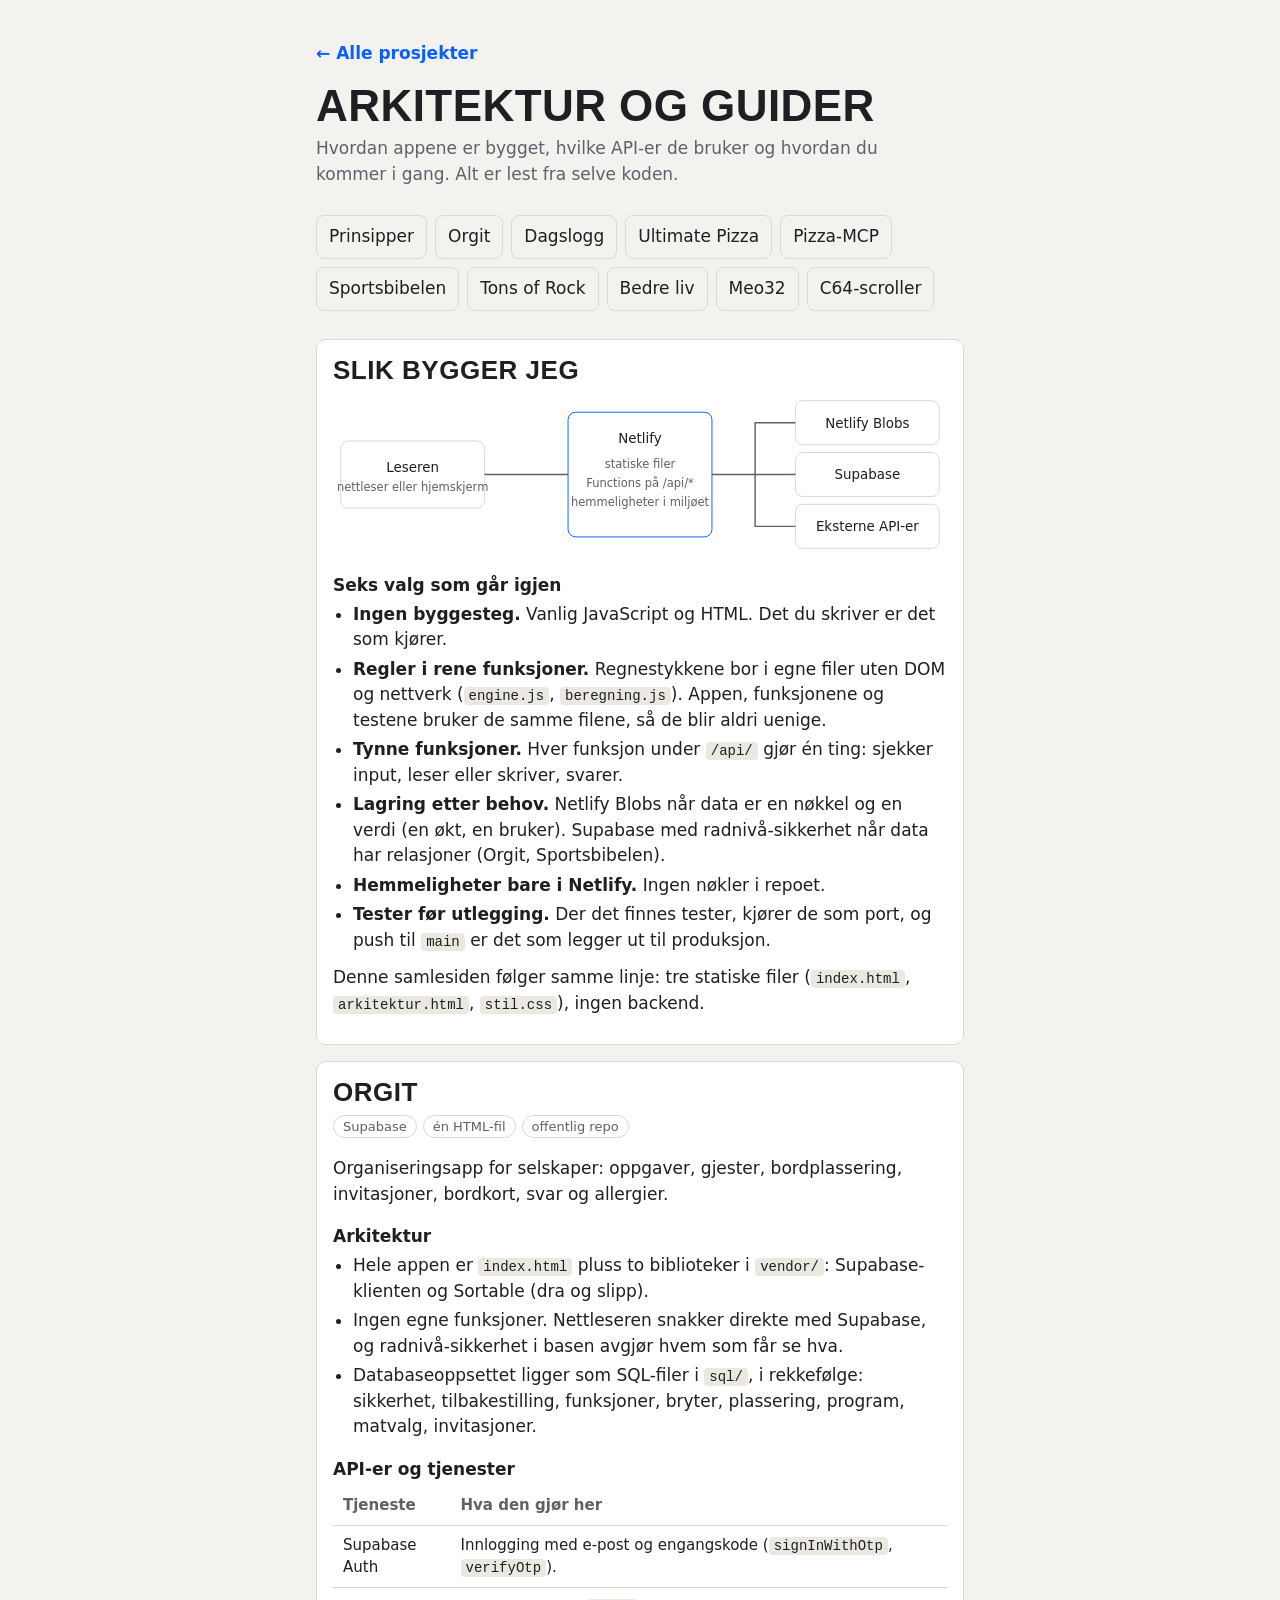
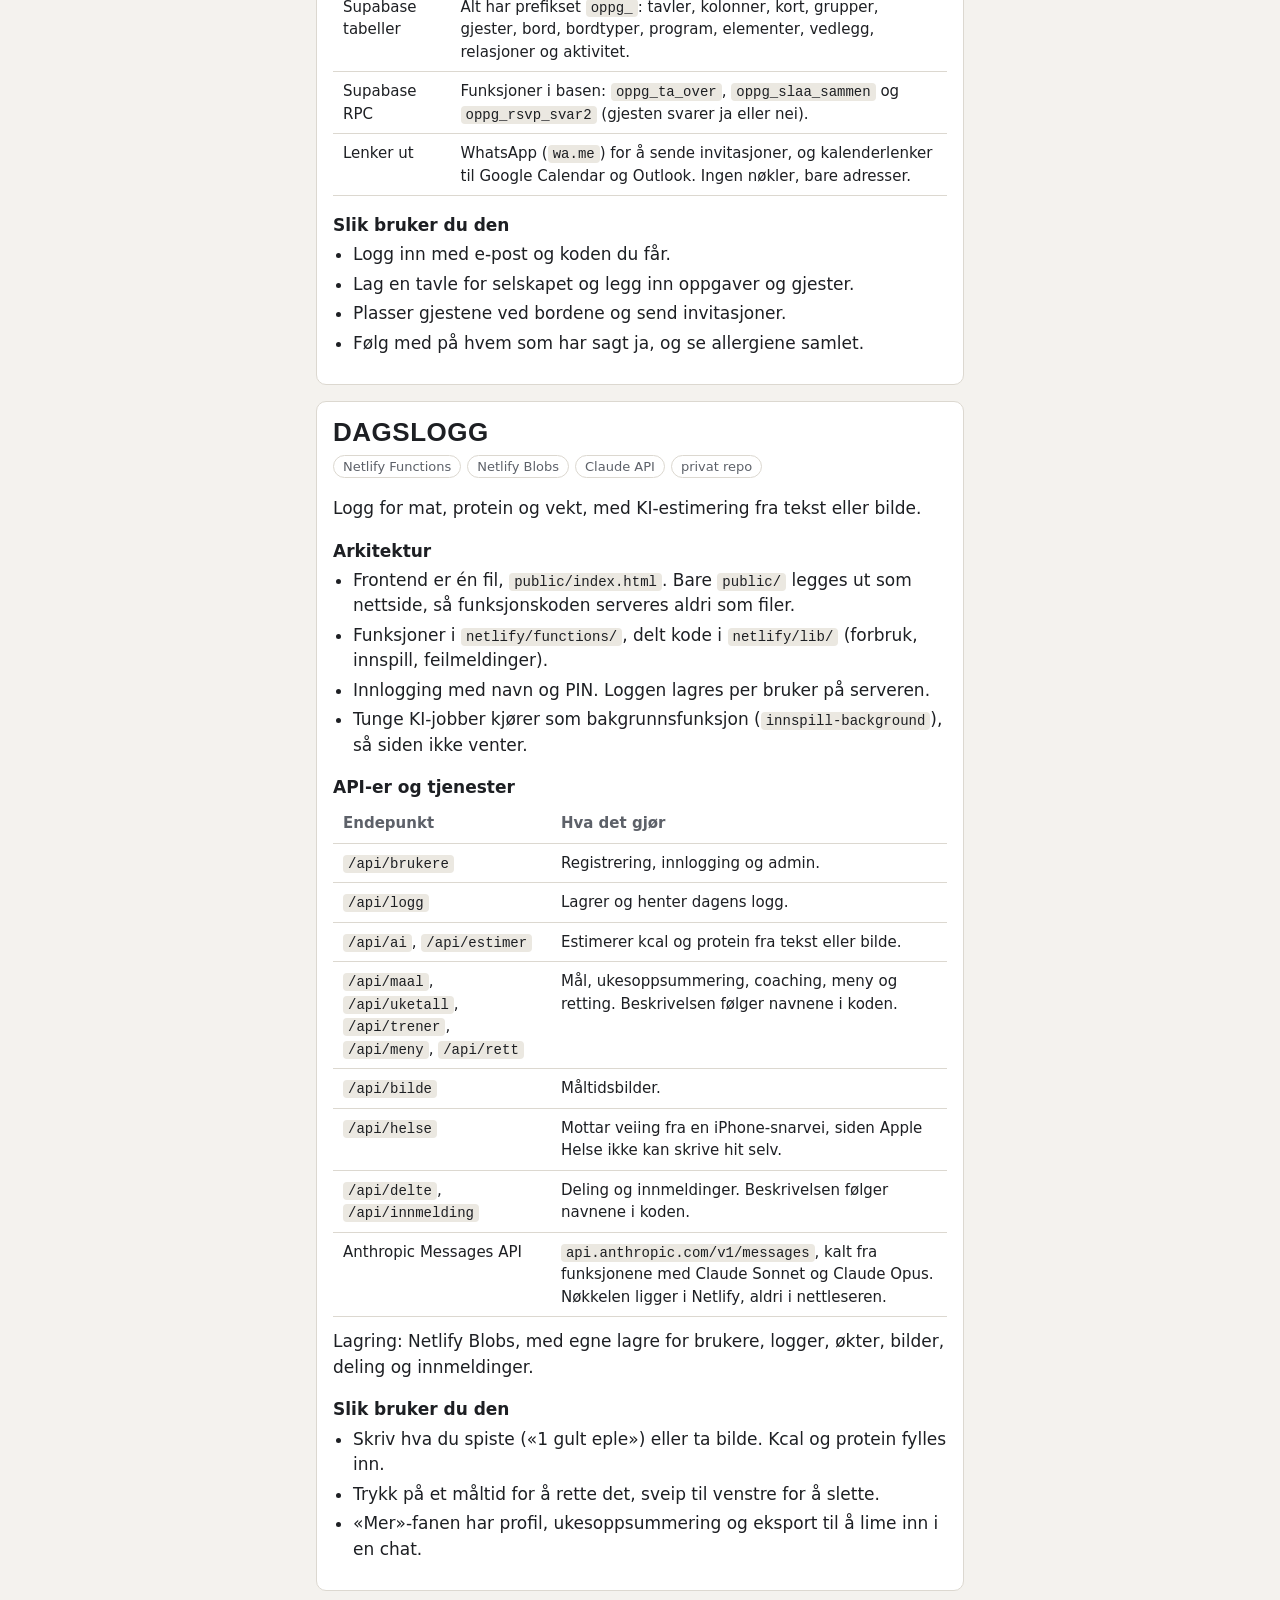
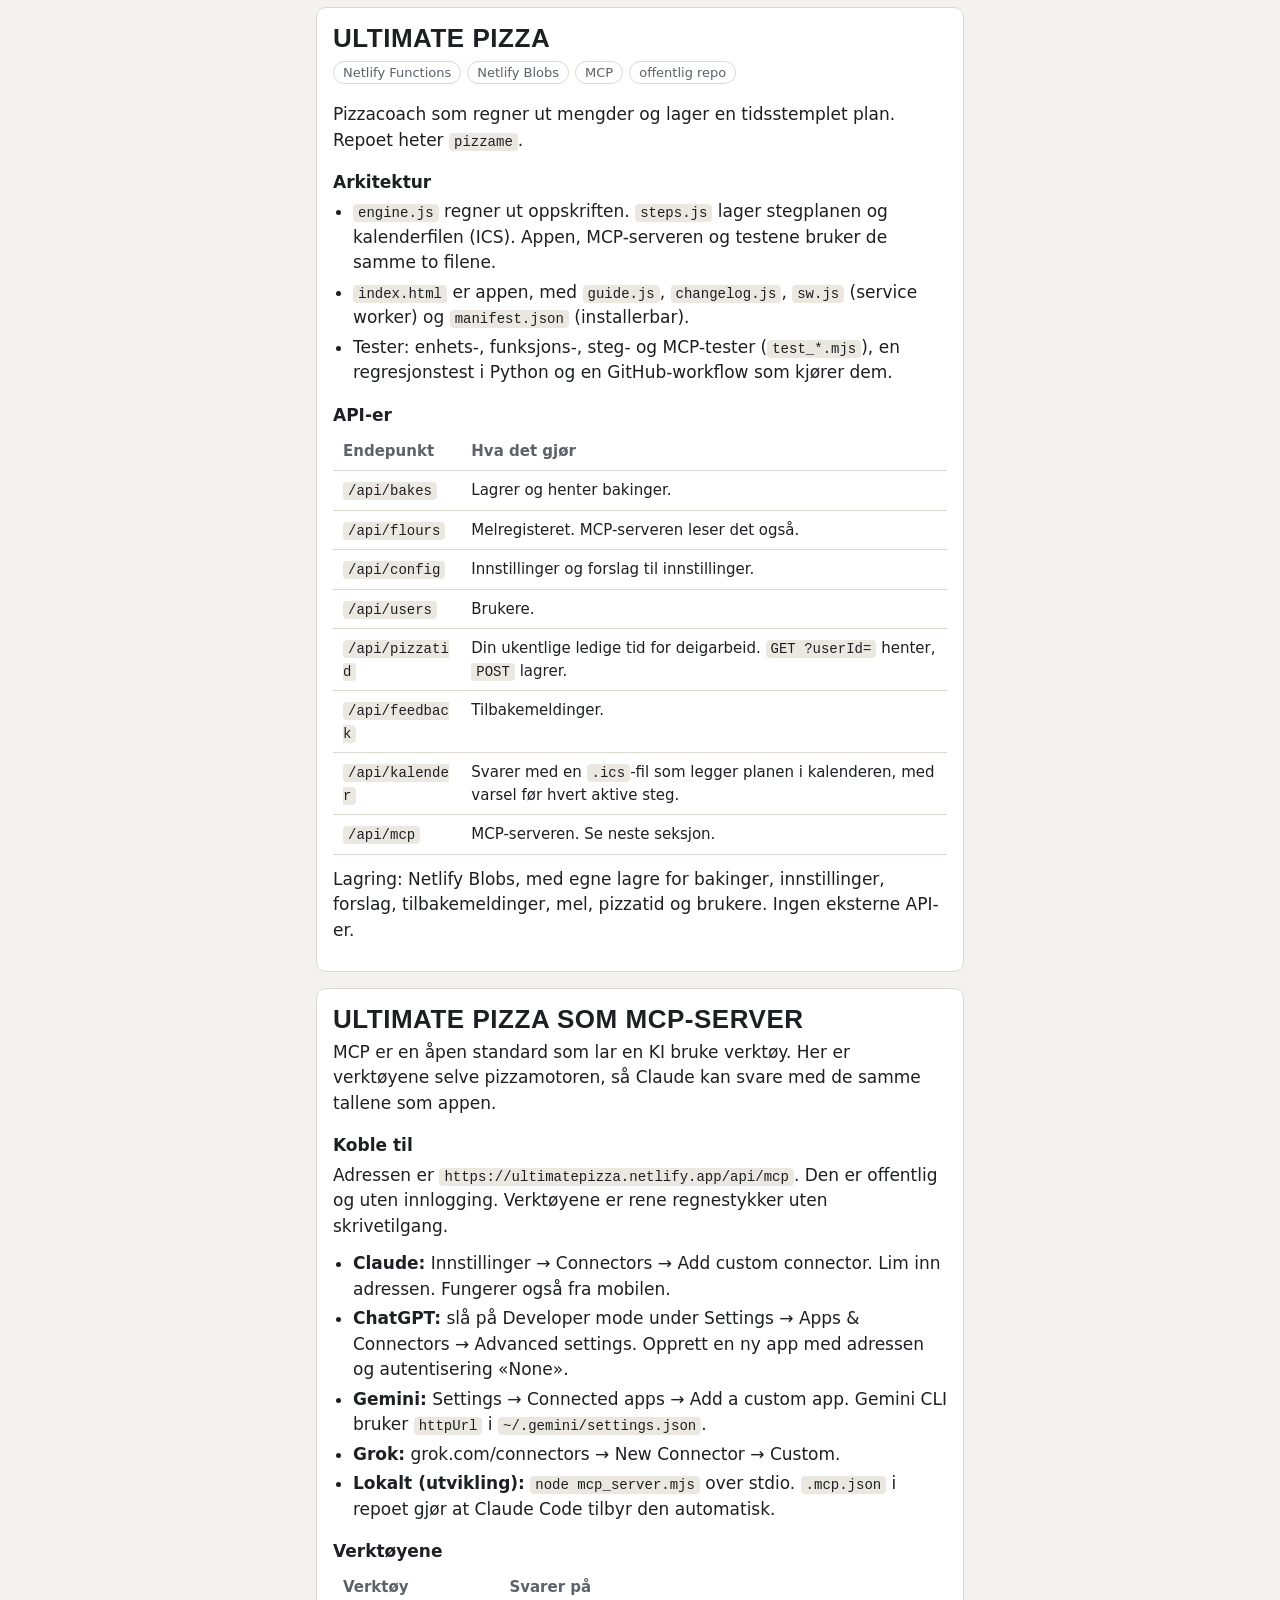
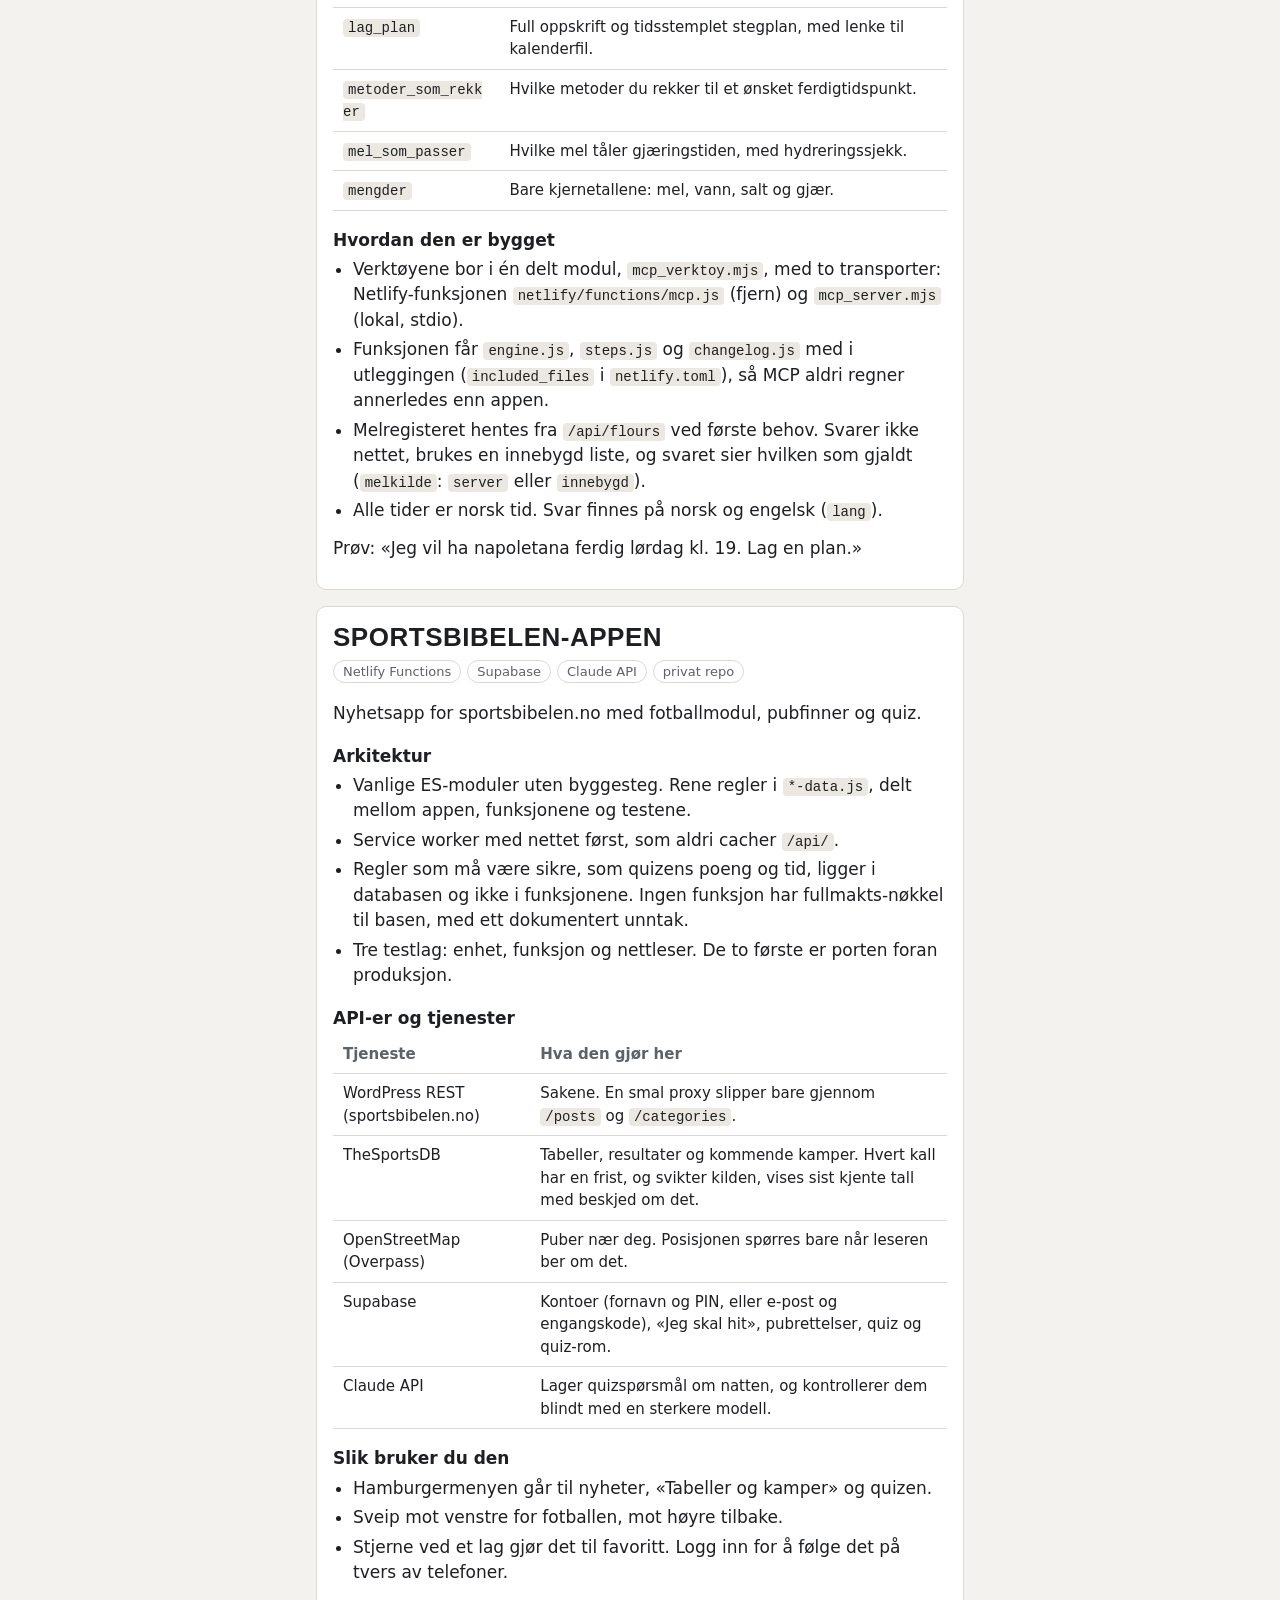
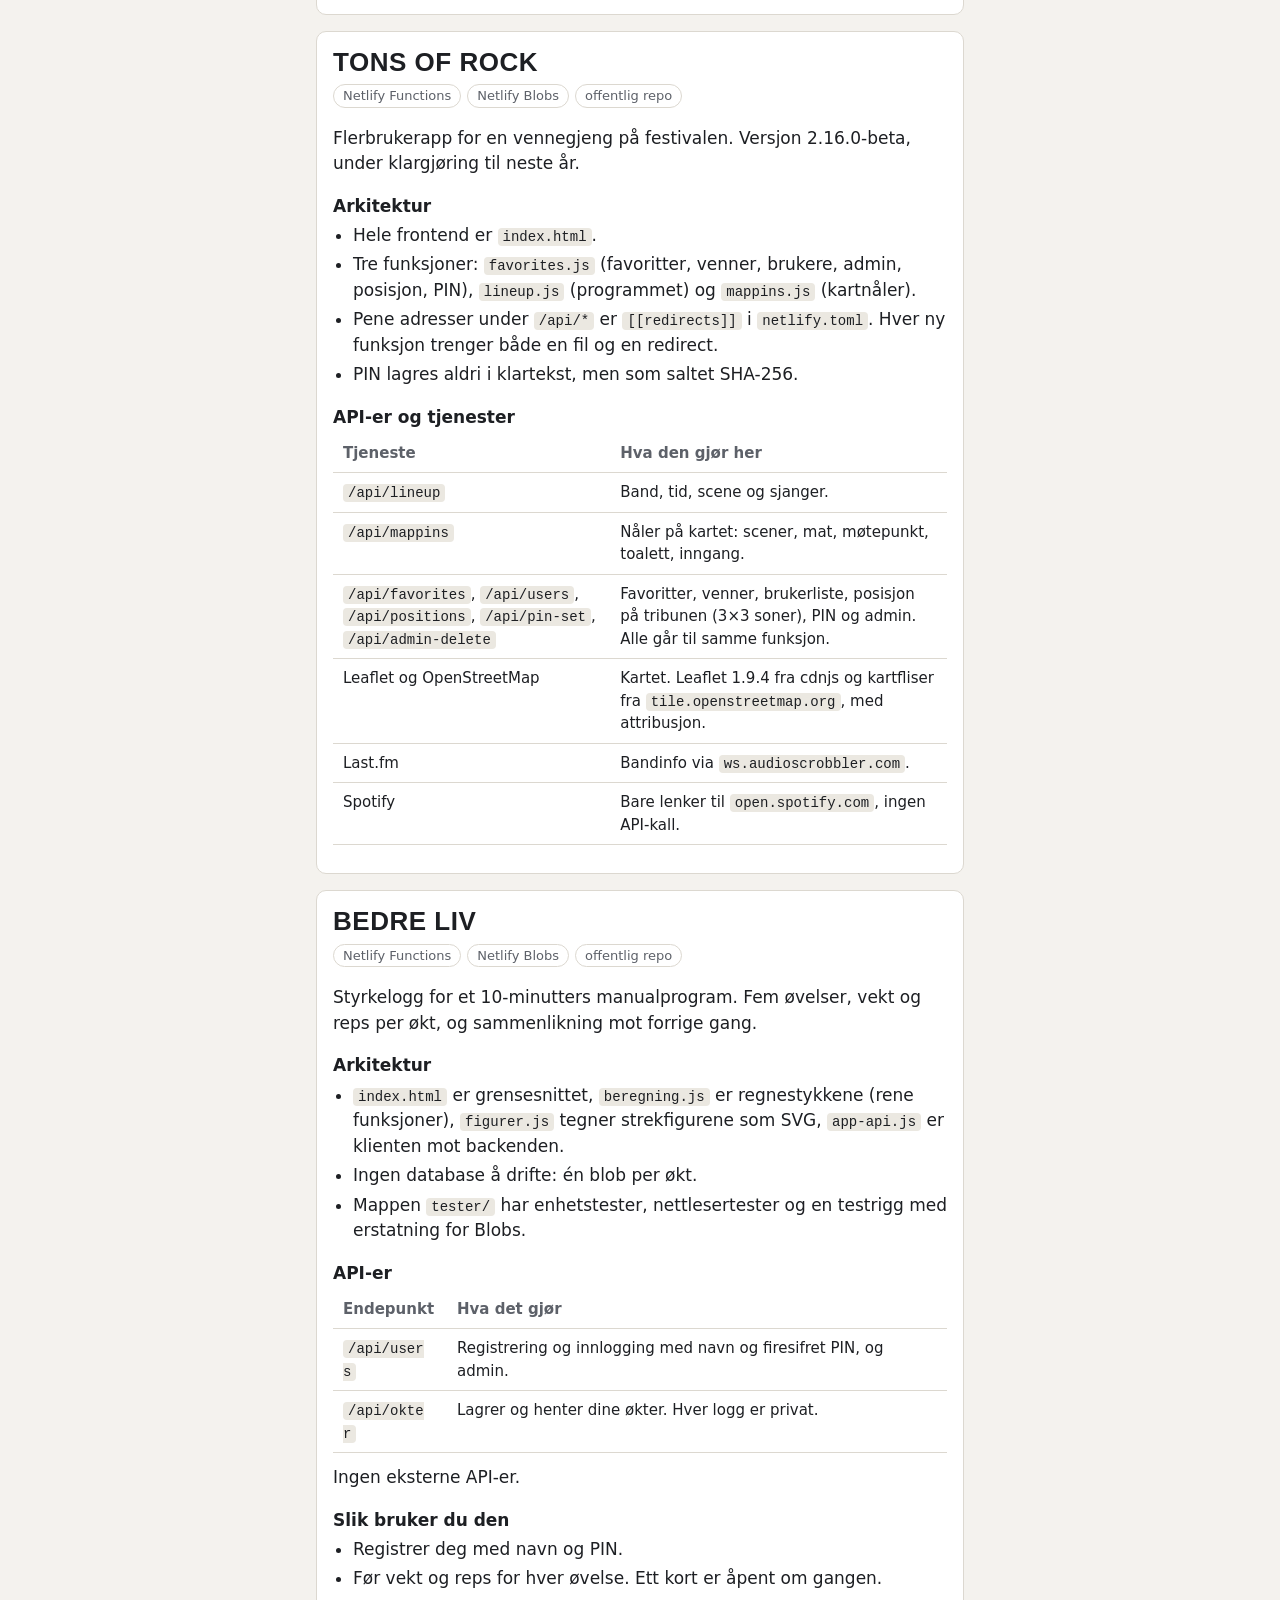
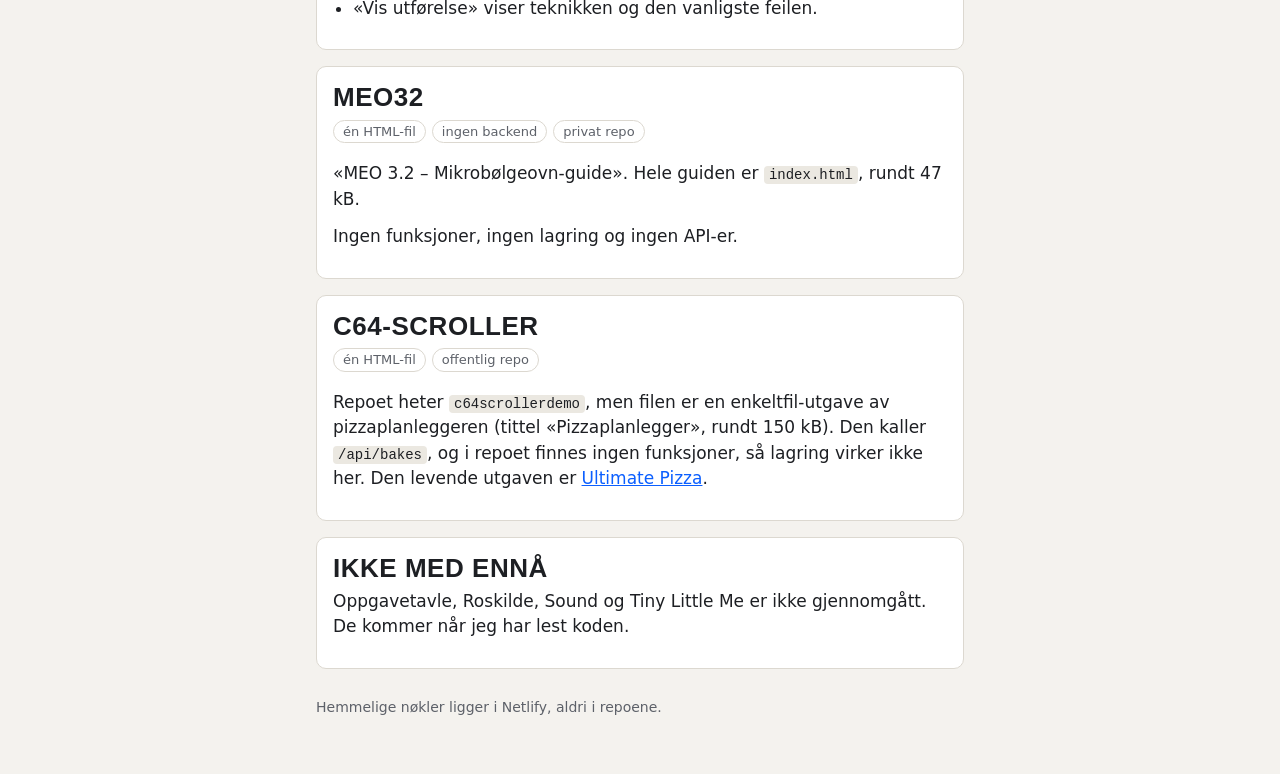
==== arkitektur.html @ e64f01d4 "Arkitektur- og guidesider, MCP-guide for Ultimate Pizza og felles stilark Co-Authored-By: Claude Son" ====
<!DOCTYPE html>
<html lang="nb">
<head>
<meta charset="utf-8">
<meta name="viewport" content="width=device-width, initial-scale=1">
<title>Arkitektur og guider</title>
<link rel="stylesheet" href="stil.css">
</head>
<body>
<main>
  <a class="tilbake" href="./">← Alle prosjekter</a>
  <h1>Arkitektur og guider</h1>
  <p class="ingress">Hvordan appene er bygget, hvilke API-er de bruker og hvordan du kommer i gang. Alt er lest fra selve koden.</p>

  <ul class="innhold">
    <li><a href="#prinsipper">Prinsipper</a></li>
    <li><a href="#orgit">Orgit</a></li>
    <li><a href="#dagslogg">Dagslogg</a></li>
    <li><a href="#pizza">Ultimate Pizza</a></li>
    <li><a href="#mcp">Pizza-MCP</a></li>
    <li><a href="#sportsbibelen">Sportsbibelen</a></li>
    <li><a href="#tonsofrock">Tons of Rock</a></li>
    <li><a href="#bedreliv">Bedre liv</a></li>
    <li><a href="#meo32">Meo32</a></li>
    <li><a href="#c64">C64-scroller</a></li>
  </ul>

  <section class="app" id="prinsipper">
    <h2>Slik bygger jeg</h2>
    <svg class="diagram" viewBox="0 0 640 170" role="img" aria-label="Leseren åpner en nettside på Netlify. Siden kaller funksjoner under /api. Funksjonene bruker lagring eller eksterne API-er.">
      <rect x="8" y="50" width="150" height="70" rx="8"/>
      <text x="83" y="82" text-anchor="middle">Leseren</text>
      <text class="liten" x="83" y="102" text-anchor="middle">nettleser eller hjemskjerm</text>
      <rect class="aksent" x="245" y="20" width="150" height="130" rx="8"/>
      <text x="320" y="52" text-anchor="middle">Netlify</text>
      <text class="liten" x="320" y="78" text-anchor="middle">statiske filer</text>
      <text class="liten" x="320" y="98" text-anchor="middle">Functions på /api/*</text>
      <text class="liten" x="320" y="118" text-anchor="middle">hemmeligheter i miljøet</text>
      <rect x="482" y="8" width="150" height="46" rx="8"/>
      <text x="557" y="36" text-anchor="middle">Netlify Blobs</text>
      <rect x="482" y="62" width="150" height="46" rx="8"/>
      <text x="557" y="90" text-anchor="middle">Supabase</text>
      <rect x="482" y="116" width="150" height="46" rx="8"/>
      <text x="557" y="144" text-anchor="middle">Eksterne API-er</text>
      <path d="M158 85 H245"/>
      <path d="M395 85 H440 V31 H482 M440 85 H482 M440 85 V139 H482"/>
    </svg>
    <h3>Seks valg som går igjen</h3>
    <ul class="liste">
      <li><strong>Ingen byggesteg.</strong> Vanlig JavaScript og HTML. Det du skriver er det som kjører.</li>
      <li><strong>Regler i rene funksjoner.</strong> Regnestykkene bor i egne filer uten DOM og nettverk (<code>engine.js</code>, <code>beregning.js</code>). Appen, funksjonene og testene bruker de samme filene, så de blir aldri uenige.</li>
      <li><strong>Tynne funksjoner.</strong> Hver funksjon under <code>/api/</code> gjør én ting: sjekker input, leser eller skriver, svarer.</li>
      <li><strong>Lagring etter behov.</strong> Netlify Blobs når data er en nøkkel og en verdi (en økt, en bruker). Supabase med radnivå-sikkerhet når data har relasjoner (Orgit, Sportsbibelen).</li>
      <li><strong>Hemmeligheter bare i Netlify.</strong> Ingen nøkler i repoet.</li>
      <li><strong>Tester før utlegging.</strong> Der det finnes tester, kjører de som port, og push til <code>main</code> er det som legger ut til produksjon.</li>
    </ul>
    <p>Denne samlesiden følger samme linje: tre statiske filer (<code>index.html</code>, <code>arkitektur.html</code>, <code>stil.css</code>), ingen backend.</p>
  </section>

  <section class="app" id="orgit">
    <h2>Orgit</h2>
    <p><span class="merke">Supabase</span><span class="merke">én HTML-fil</span><span class="merke">offentlig repo</span></p>
    <p>Organiseringsapp for selskaper: oppgaver, gjester, bordplassering, invitasjoner, bordkort, svar og allergier.</p>
    <h3>Arkitektur</h3>
    <ul class="liste">
      <li>Hele appen er <code>index.html</code> pluss to biblioteker i <code>vendor/</code>: Supabase-klienten og Sortable (dra og slipp).</li>
      <li>Ingen egne funksjoner. Nettleseren snakker direkte med Supabase, og radnivå-sikkerhet i basen avgjør hvem som får se hva.</li>
      <li>Databaseoppsettet ligger som SQL-filer i <code>sql/</code>, i rekkefølge: sikkerhet, tilbakestilling, funksjoner, bryter, plassering, program, matvalg, invitasjoner.</li>
    </ul>
    <h3>API-er og tjenester</h3>
    <div class="tabell"><table>
      <tr><th>Tjeneste</th><th>Hva den gjør her</th></tr>
      <tr><td>Supabase Auth</td><td>Innlogging med e-post og engangskode (<code>signInWithOtp</code>, <code>verifyOtp</code>).</td></tr>
      <tr><td>Supabase tabeller</td><td>Alt har prefikset <code>oppg_</code>: tavler, kolonner, kort, grupper, gjester, bord, bordtyper, program, elementer, vedlegg, relasjoner og aktivitet.</td></tr>
      <tr><td>Supabase RPC</td><td>Funksjoner i basen: <code>oppg_ta_over</code>, <code>oppg_slaa_sammen</code> og <code>oppg_rsvp_svar2</code> (gjesten svarer ja eller nei).</td></tr>
      <tr><td>Lenker ut</td><td>WhatsApp (<code>wa.me</code>) for å sende invitasjoner, og kalenderlenker til Google Calendar og Outlook. Ingen nøkler, bare adresser.</td></tr>
    </table></div>
    <h3>Slik bruker du den</h3>
    <ul class="liste">
      <li>Logg inn med e-post og koden du får.</li>
      <li>Lag en tavle for selskapet og legg inn oppgaver og gjester.</li>
      <li>Plasser gjestene ved bordene og send invitasjoner.</li>
      <li>Følg med på hvem som har sagt ja, og se allergiene samlet.</li>
    </ul>
  </section>

  <section class="app" id="dagslogg">
    <h2>Dagslogg</h2>
    <p><span class="merke">Netlify Functions</span><span class="merke">Netlify Blobs</span><span class="merke">Claude API</span><span class="merke">privat repo</span></p>
    <p>Logg for mat, protein og vekt, med KI-estimering fra tekst eller bilde.</p>
    <h3>Arkitektur</h3>
    <ul class="liste">
      <li>Frontend er én fil, <code>public/index.html</code>. Bare <code>public/</code> legges ut som nettside, så funksjonskoden serveres aldri som filer.</li>
      <li>Funksjoner i <code>netlify/functions/</code>, delt kode i <code>netlify/lib/</code> (forbruk, innspill, feilmeldinger).</li>
      <li>Innlogging med navn og PIN. Loggen lagres per bruker på serveren.</li>
      <li>Tunge KI-jobber kjører som bakgrunnsfunksjon (<code>innspill-background</code>), så siden ikke venter.</li>
    </ul>
    <h3>API-er og tjenester</h3>
    <div class="tabell"><table>
      <tr><th>Endepunkt</th><th>Hva det gjør</th></tr>
      <tr><td><code>/api/brukere</code></td><td>Registrering, innlogging og admin.</td></tr>
      <tr><td><code>/api/logg</code></td><td>Lagrer og henter dagens logg.</td></tr>
      <tr><td><code>/api/ai</code>, <code>/api/estimer</code></td><td>Estimerer kcal og protein fra tekst eller bilde.</td></tr>
      <tr><td><code>/api/maal</code>, <code>/api/uketall</code>, <code>/api/trener</code>, <code>/api/meny</code>, <code>/api/rett</code></td><td>Mål, ukesoppsummering, coaching, meny og retting. Beskrivelsen følger navnene i koden.</td></tr>
      <tr><td><code>/api/bilde</code></td><td>Måltidsbilder.</td></tr>
      <tr><td><code>/api/helse</code></td><td>Mottar veiing fra en iPhone-snarvei, siden Apple Helse ikke kan skrive hit selv.</td></tr>
      <tr><td><code>/api/delte</code>, <code>/api/innmelding</code></td><td>Deling og innmeldinger. Beskrivelsen følger navnene i koden.</td></tr>
      <tr><td>Anthropic Messages API</td><td><code>api.anthropic.com/v1/messages</code>, kalt fra funksjonene med Claude Sonnet og Claude Opus. Nøkkelen ligger i Netlify, aldri i nettleseren.</td></tr>
    </table></div>
    <p>Lagring: Netlify Blobs, med egne lagre for brukere, logger, økter, bilder, deling og innmeldinger.</p>
    <h3>Slik bruker du den</h3>
    <ul class="liste">
      <li>Skriv hva du spiste («1 gult eple») eller ta bilde. Kcal og protein fylles inn.</li>
      <li>Trykk på et måltid for å rette det, sveip til venstre for å slette.</li>
      <li>«Mer»-fanen har profil, ukesoppsummering og eksport til å lime inn i en chat.</li>
    </ul>
  </section>

  <section class="app" id="pizza">
    <h2>Ultimate Pizza</h2>
    <p><span class="merke">Netlify Functions</span><span class="merke">Netlify Blobs</span><span class="merke">MCP</span><span class="merke">offentlig repo</span></p>
    <p>Pizzacoach som regner ut mengder og lager en tidsstemplet plan. Repoet heter <code>pizzame</code>.</p>
    <h3>Arkitektur</h3>
    <ul class="liste">
      <li><code>engine.js</code> regner ut oppskriften. <code>steps.js</code> lager stegplanen og kalenderfilen (ICS). Appen, MCP-serveren og testene bruker de samme to filene.</li>
      <li><code>index.html</code> er appen, med <code>guide.js</code>, <code>changelog.js</code>, <code>sw.js</code> (service worker) og <code>manifest.json</code> (installerbar).</li>
      <li>Tester: enhets-, funksjons-, steg- og MCP-tester (<code>test_*.mjs</code>), en regresjonstest i Python og en GitHub-workflow som kjører dem.</li>
    </ul>
    <h3>API-er</h3>
    <div class="tabell"><table>
      <tr><th>Endepunkt</th><th>Hva det gjør</th></tr>
      <tr><td><code>/api/bakes</code></td><td>Lagrer og henter bakinger.</td></tr>
      <tr><td><code>/api/flours</code></td><td>Melregisteret. MCP-serveren leser det også.</td></tr>
      <tr><td><code>/api/config</code></td><td>Innstillinger og forslag til innstillinger.</td></tr>
      <tr><td><code>/api/users</code></td><td>Brukere.</td></tr>
      <tr><td><code>/api/pizzatid</code></td><td>Din ukentlige ledige tid for deigarbeid. <code>GET ?userId=</code> henter, <code>POST</code> lagrer.</td></tr>
      <tr><td><code>/api/feedback</code></td><td>Tilbakemeldinger.</td></tr>
      <tr><td><code>/api/kalender</code></td><td>Svarer med en <code>.ics</code>-fil som legger planen i kalenderen, med varsel før hvert aktive steg.</td></tr>
      <tr><td><code>/api/mcp</code></td><td>MCP-serveren. Se neste seksjon.</td></tr>
    </table></div>
    <p>Lagring: Netlify Blobs, med egne lagre for bakinger, innstillinger, forslag, tilbakemeldinger, mel, pizzatid og brukere. Ingen eksterne API-er.</p>
  </section>

  <section class="app" id="mcp">
    <h2>Ultimate Pizza som MCP-server</h2>
    <p>MCP er en åpen standard som lar en KI bruke verktøy. Her er verktøyene selve pizzamotoren, så Claude kan svare med de samme tallene som appen.</p>
    <h3>Koble til</h3>
    <p>Adressen er <code>https://ultimatepizza.netlify.app/api/mcp</code>. Den er offentlig og uten innlogging. Verktøyene er rene regnestykker uten skrivetilgang.</p>
    <ul class="liste">
      <li><strong>Claude:</strong> Innstillinger → Connectors → Add custom connector. Lim inn adressen. Fungerer også fra mobilen.</li>
      <li><strong>ChatGPT:</strong> slå på Developer mode under Settings → Apps &amp; Connectors → Advanced settings. Opprett en ny app med adressen og autentisering «None».</li>
      <li><strong>Gemini:</strong> Settings → Connected apps → Add a custom app. Gemini CLI bruker <code>httpUrl</code> i <code>~/.gemini/settings.json</code>.</li>
      <li><strong>Grok:</strong> grok.com/connectors → New Connector → Custom.</li>
      <li><strong>Lokalt (utvikling):</strong> <code>node mcp_server.mjs</code> over stdio. <code>.mcp.json</code> i repoet gjør at Claude Code tilbyr den automatisk.</li>
    </ul>
    <h3>Verktøyene</h3>
    <div class="tabell"><table>
      <tr><th>Verktøy</th><th>Svarer på</th></tr>
      <tr><td><code>lag_plan</code></td><td>Full oppskrift og tidsstemplet stegplan, med lenke til kalenderfil.</td></tr>
      <tr><td><code>metoder_som_rekker</code></td><td>Hvilke metoder du rekker til et ønsket ferdigtidspunkt.</td></tr>
      <tr><td><code>mel_som_passer</code></td><td>Hvilke mel tåler gjæringstiden, med hydreringssjekk.</td></tr>
      <tr><td><code>mengder</code></td><td>Bare kjernetallene: mel, vann, salt og gjær.</td></tr>
    </table></div>
    <h3>Hvordan den er bygget</h3>
    <ul class="liste">
      <li>Verktøyene bor i én delt modul, <code>mcp_verktoy.mjs</code>, med to transporter: Netlify-funksjonen <code>netlify/functions/mcp.js</code> (fjern) og <code>mcp_server.mjs</code> (lokal, stdio).</li>
      <li>Funksjonen får <code>engine.js</code>, <code>steps.js</code> og <code>changelog.js</code> med i utleggingen (<code>included_files</code> i <code>netlify.toml</code>), så MCP aldri regner annerledes enn appen.</li>
      <li>Melregisteret hentes fra <code>/api/flours</code> ved første behov. Svarer ikke nettet, brukes en innebygd liste, og svaret sier hvilken som gjaldt (<code>melkilde</code>: <code>server</code> eller <code>innebygd</code>).</li>
      <li>Alle tider er norsk tid. Svar finnes på norsk og engelsk (<code>lang</code>).</li>
    </ul>
    <p>Prøv: «Jeg vil ha napoletana ferdig lørdag kl. 19. Lag en plan.»</p>
  </section>

  <section class="app" id="sportsbibelen">
    <h2>Sportsbibelen-appen</h2>
    <p><span class="merke">Netlify Functions</span><span class="merke">Supabase</span><span class="merke">Claude API</span><span class="merke">privat repo</span></p>
    <p>Nyhetsapp for sportsbibelen.no med fotballmodul, pubfinner og quiz.</p>
    <h3>Arkitektur</h3>
    <ul class="liste">
      <li>Vanlige ES-moduler uten byggesteg. Rene regler i <code>*-data.js</code>, delt mellom appen, funksjonene og testene.</li>
      <li>Service worker med nettet først, som aldri cacher <code>/api/</code>.</li>
      <li>Regler som må være sikre, som quizens poeng og tid, ligger i databasen og ikke i funksjonene. Ingen funksjon har fullmakts-nøkkel til basen, med ett dokumentert unntak.</li>
      <li>Tre testlag: enhet, funksjon og nettleser. De to første er porten foran produksjon.</li>
    </ul>
    <h3>API-er og tjenester</h3>
    <div class="tabell"><table>
      <tr><th>Tjeneste</th><th>Hva den gjør her</th></tr>
      <tr><td>WordPress REST (sportsbibelen.no)</td><td>Sakene. En smal proxy slipper bare gjennom <code>/posts</code> og <code>/categories</code>.</td></tr>
      <tr><td>TheSportsDB</td><td>Tabeller, resultater og kommende kamper. Hvert kall har en frist, og svikter kilden, vises sist kjente tall med beskjed om det.</td></tr>
      <tr><td>OpenStreetMap (Overpass)</td><td>Puber nær deg. Posisjonen spørres bare når leseren ber om det.</td></tr>
      <tr><td>Supabase</td><td>Kontoer (fornavn og PIN, eller e-post og engangskode), «Jeg skal hit», pubrettelser, quiz og quiz-rom.</td></tr>
      <tr><td>Claude API</td><td>Lager quizspørsmål om natten, og kontrollerer dem blindt med en sterkere modell.</td></tr>
    </table></div>
    <h3>Slik bruker du den</h3>
    <ul class="liste">
      <li>Hamburgermenyen går til nyheter, «Tabeller og kamper» og quizen.</li>
      <li>Sveip mot venstre for fotballen, mot høyre tilbake.</li>
      <li>Stjerne ved et lag gjør det til favoritt. Logg inn for å følge det på tvers av telefoner.</li>
    </ul>
  </section>

  <section class="app" id="tonsofrock">
    <h2>Tons of Rock</h2>
    <p><span class="merke">Netlify Functions</span><span class="merke">Netlify Blobs</span><span class="merke">offentlig repo</span></p>
    <p>Flerbrukerapp for en vennegjeng på festivalen. Versjon 2.16.0-beta, under klargjøring til neste år.</p>
    <h3>Arkitektur</h3>
    <ul class="liste">
      <li>Hele frontend er <code>index.html</code>.</li>
      <li>Tre funksjoner: <code>favorites.js</code> (favoritter, venner, brukere, admin, posisjon, PIN), <code>lineup.js</code> (programmet) og <code>mappins.js</code> (kartnåler).</li>
      <li>Pene adresser under <code>/api/*</code> er <code>[[redirects]]</code> i <code>netlify.toml</code>. Hver ny funksjon trenger både en fil og en redirect.</li>
      <li>PIN lagres aldri i klartekst, men som saltet SHA-256.</li>
    </ul>
    <h3>API-er og tjenester</h3>
    <div class="tabell"><table>
      <tr><th>Tjeneste</th><th>Hva den gjør her</th></tr>
      <tr><td><code>/api/lineup</code></td><td>Band, tid, scene og sjanger.</td></tr>
      <tr><td><code>/api/mappins</code></td><td>Nåler på kartet: scener, mat, møtepunkt, toalett, inngang.</td></tr>
      <tr><td><code>/api/favorites</code>, <code>/api/users</code>, <code>/api/positions</code>, <code>/api/pin-set</code>, <code>/api/admin-delete</code></td><td>Favoritter, venner, brukerliste, posisjon på tribunen (3×3 soner), PIN og admin. Alle går til samme funksjon.</td></tr>
      <tr><td>Leaflet og OpenStreetMap</td><td>Kartet. Leaflet 1.9.4 fra cdnjs og kartfliser fra <code>tile.openstreetmap.org</code>, med attribusjon.</td></tr>
      <tr><td>Last.fm</td><td>Bandinfo via <code>ws.audioscrobbler.com</code>.</td></tr>
      <tr><td>Spotify</td><td>Bare lenker til <code>open.spotify.com</code>, ingen API-kall.</td></tr>
    </table></div>
  </section>

  <section class="app" id="bedreliv">
    <h2>Bedre liv</h2>
    <p><span class="merke">Netlify Functions</span><span class="merke">Netlify Blobs</span><span class="merke">offentlig repo</span></p>
    <p>Styrkelogg for et 10-minutters manualprogram. Fem øvelser, vekt og reps per økt, og sammenlikning mot forrige gang.</p>
    <h3>Arkitektur</h3>
    <ul class="liste">
      <li><code>index.html</code> er grensesnittet, <code>beregning.js</code> er regnestykkene (rene funksjoner), <code>figurer.js</code> tegner strekfigurene som SVG, <code>app-api.js</code> er klienten mot backenden.</li>
      <li>Ingen database å drifte: én blob per økt.</li>
      <li>Mappen <code>tester/</code> har enhetstester, nettlesertester og en testrigg med erstatning for Blobs.</li>
    </ul>
    <h3>API-er</h3>
    <div class="tabell"><table>
      <tr><th>Endepunkt</th><th>Hva det gjør</th></tr>
      <tr><td><code>/api/users</code></td><td>Registrering og innlogging med navn og firesifret PIN, og admin.</td></tr>
      <tr><td><code>/api/okter</code></td><td>Lagrer og henter dine økter. Hver logg er privat.</td></tr>
    </table></div>
    <p>Ingen eksterne API-er.</p>
    <h3>Slik bruker du den</h3>
    <ul class="liste">
      <li>Registrer deg med navn og PIN.</li>
      <li>Før vekt og reps for hver øvelse. Ett kort er åpent om gangen.</li>
      <li>«Vis utførelse» viser teknikken og den vanligste feilen.</li>
    </ul>
  </section>

  <section class="app" id="meo32">
    <h2>Meo32</h2>
    <p><span class="merke">én HTML-fil</span><span class="merke">ingen backend</span><span class="merke">privat repo</span></p>
    <p>«MEO 3.2 – Mikrobølgeovn-guide». Hele guiden er <code>index.html</code>, rundt 47 kB.</p>
    <p>Ingen funksjoner, ingen lagring og ingen API-er.</p>
  </section>

  <section class="app" id="c64">
    <h2>C64-scroller</h2>
    <p><span class="merke">én HTML-fil</span><span class="merke">offentlig repo</span></p>
    <p>Repoet heter <code>c64scrollerdemo</code>, men filen er en enkeltfil-utgave av pizzaplanleggeren (tittel «Pizzaplanlegger», rundt 150 kB). Den kaller <code>/api/bakes</code>, og i repoet finnes ingen funksjoner, så lagring virker ikke her. Den levende utgaven er <a href="#pizza">Ultimate Pizza</a>.</p>
  </section>

  <section class="app">
    <h2>Ikke med ennå</h2>
    <p>Oppgavetavle, Roskilde, Sound og Tiny Little Me er ikke gjennomgått. De kommer når jeg har lest koden.</p>
  </section>

  <footer>Hemmelige nøkler ligger i Netlify, aldri i repoene.</footer>
</main>
</body>
</html>
---- stil.css ----
/* Felles stil for alle sidene. Fargene er variabler; mørkt tema overstyrer bare dem. */
:root {
  --bg: #f4f2ee;
  --kort: #ffffff;
  --tekst: #1d1f23;
  --dempet: #5d6169;
  --linje: #dcd8d0;
  --aksent: #0b5fff;
  --kode-bg: #ebe8e1;
  --display: "Barlow Condensed", "Arial Narrow", sans-serif;
  --brodtekst: system-ui, -apple-system, "Segoe UI", sans-serif;
  --mono: ui-monospace, SFMono-Regular, Menlo, monospace;
}
@media (prefers-color-scheme: dark) {
  :root:not([data-theme="light"]) {
    --bg: #14161a; --kort: #1d2025; --tekst: #eceae5; --dempet: #a2a6ad; --linje: #2e3239; --aksent: #6c9bff; --kode-bg: #262a31;
    color-scheme: dark;
  }
}
:root[data-theme="dark"] {
  --bg: #14161a; --kort: #1d2025; --tekst: #eceae5; --dempet: #a2a6ad; --linje: #2e3239; --aksent: #6c9bff; --kode-bg: #262a31;
  color-scheme: dark;
}
* { box-sizing: border-box; }
html { scroll-padding-top: 16px; }
body { margin: 0; background: var(--bg); color: var(--tekst); font: 17px/1.5 var(--brodtekst); }
main { max-width: 680px; margin: 0 auto; padding: 32px 16px 56px; }
h1 { font: 700 44px/1 var(--display); letter-spacing: .01em; margin: 0 0 8px; text-wrap: balance; text-transform: uppercase; }
h2 { font: 700 26px/1.1 var(--display); letter-spacing: .02em; margin: 0 0 6px; text-transform: uppercase; text-wrap: balance; }
h3 { font: 600 17px/1.3 var(--brodtekst); margin: 18px 0 6px; }
p { margin: 0 0 12px; }
ul.liste { margin: 0 0 12px; padding-left: 20px; }
ul.liste li { margin: 0 0 4px; }
.ingress { color: var(--dempet); margin: 0 0 28px; max-width: 52ch; }
.kortliste { list-style: none; margin: 0; padding: 0; display: grid; gap: 12px; }
.kortliste > li, section.app, .boks { background: var(--kort); border: 1px solid var(--linje); border-radius: 10px; padding: 16px; }
section.app { margin: 0 0 16px; }
.lenker { display: flex; flex-wrap: wrap; gap: 8px; }
a { color: var(--aksent); }
.knapp { font-weight: 600; text-decoration: none; padding: 10px 14px; min-height: 44px; display: inline-flex; align-items: center; border: 1px solid var(--aksent); border-radius: 8px; }
.knapp.sekundaer { border-color: var(--linje); color: var(--dempet); font-weight: 500; }
.knapp.fylt { background: var(--aksent); color: var(--bg); }
a:focus-visible { outline: 3px solid var(--aksent); outline-offset: 2px; }
code { font: 14px var(--mono); background: var(--kode-bg); padding: 1px 5px; border-radius: 4px; overflow-wrap: anywhere; }
.tabell { overflow-x: auto; margin: 0 0 12px; }
table { border-collapse: collapse; width: 100%; font-size: 15px; }
th, td { text-align: left; padding: 8px 10px; border-bottom: 1px solid var(--linje); vertical-align: top; }
th { color: var(--dempet); font-weight: 600; white-space: nowrap; }
.merke { display: inline-block; font-size: 13px; color: var(--dempet); border: 1px solid var(--linje); border-radius: 999px; padding: 1px 9px; margin: 0 6px 6px 0; }
.innhold { display: flex; flex-wrap: wrap; gap: 8px; margin: 0 0 28px; padding: 0; list-style: none; }
.innhold a { text-decoration: none; padding: 8px 12px; min-height: 44px; display: inline-flex; align-items: center; border: 1px solid var(--linje); border-radius: 8px; color: var(--tekst); }
.diagram { width: 100%; height: auto; display: block; margin: 8px 0 4px; }
.diagram rect { fill: var(--kort); stroke: var(--linje); }
.diagram rect.aksent { stroke: var(--aksent); }
.diagram text { fill: var(--tekst); font: 14px var(--brodtekst); }
.diagram text.liten { fill: var(--dempet); font-size: 12px; }
.diagram path { stroke: var(--dempet); fill: none; stroke-width: 1.5; }
.tilbake { display: inline-flex; align-items: center; min-height: 44px; margin-bottom: 8px; text-decoration: none; font-weight: 600; }
footer { margin-top: 28px; color: var(--dempet); font-size: 14px; }
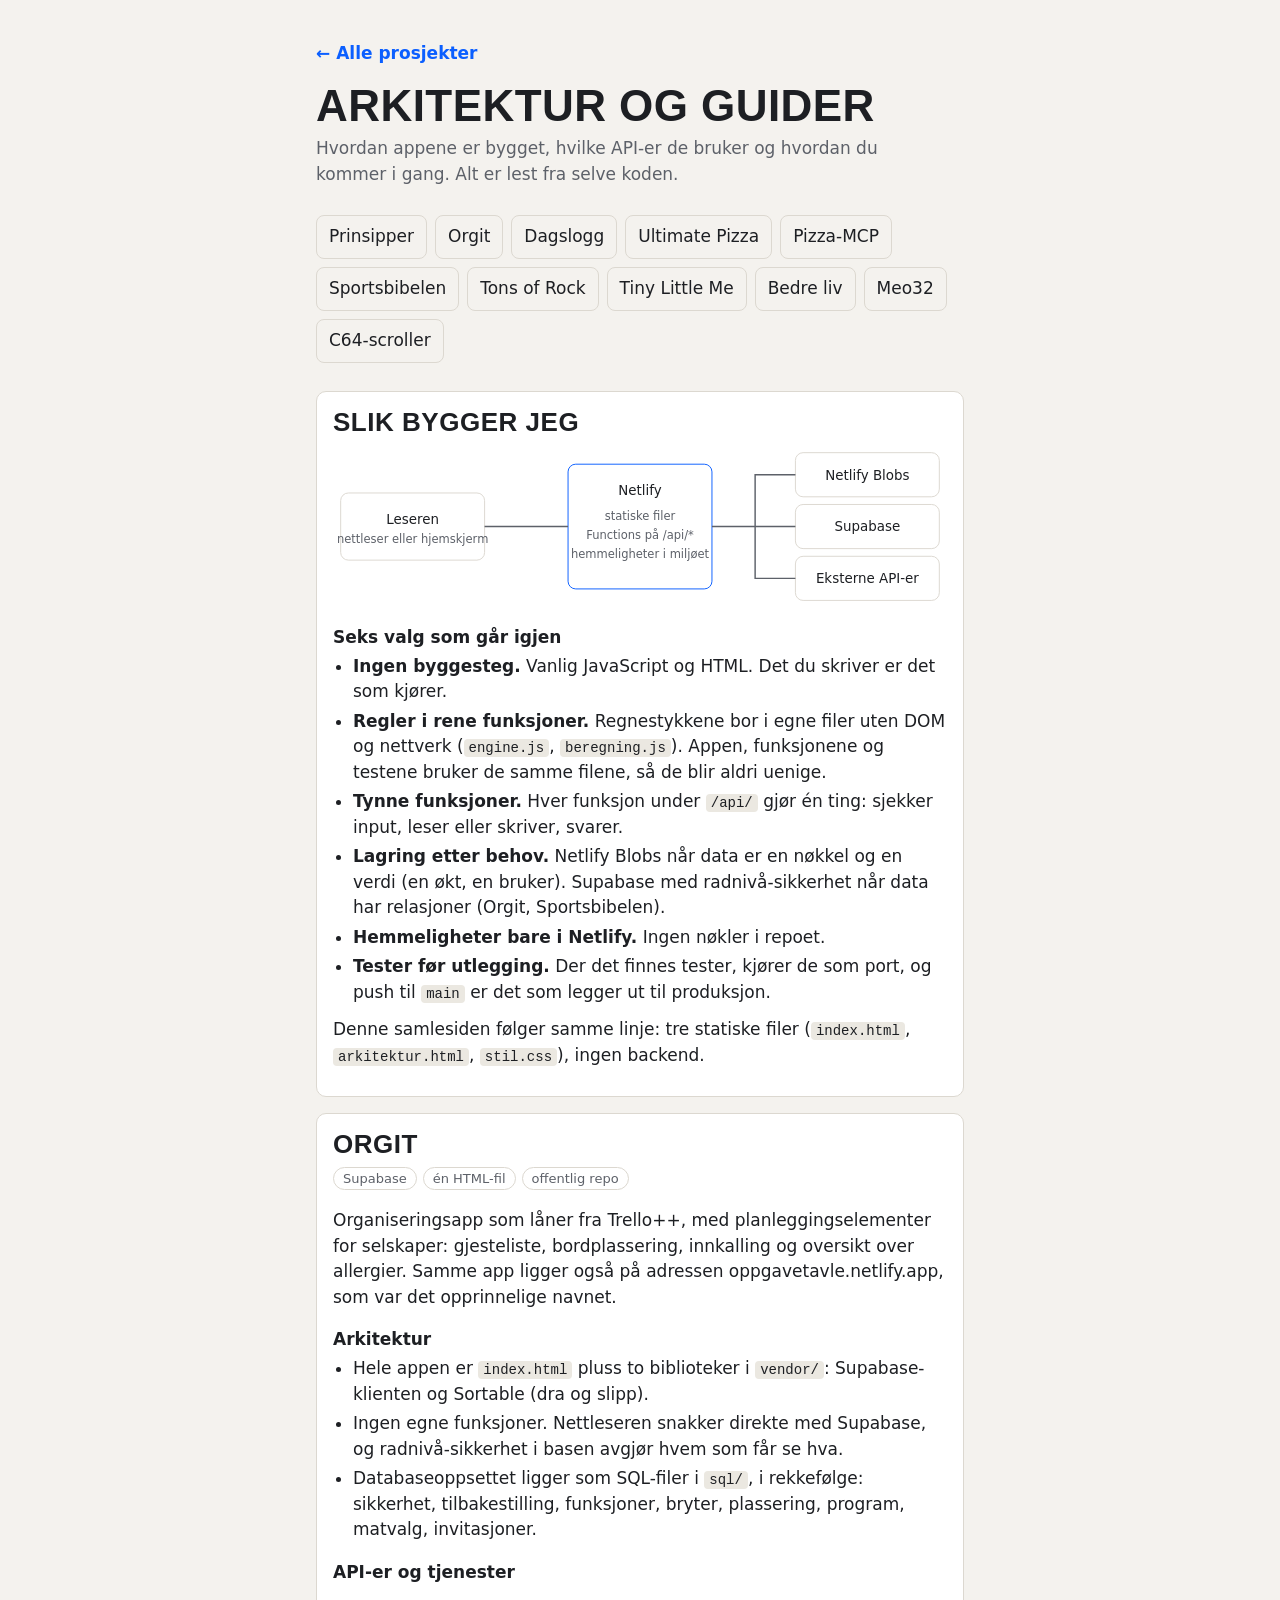
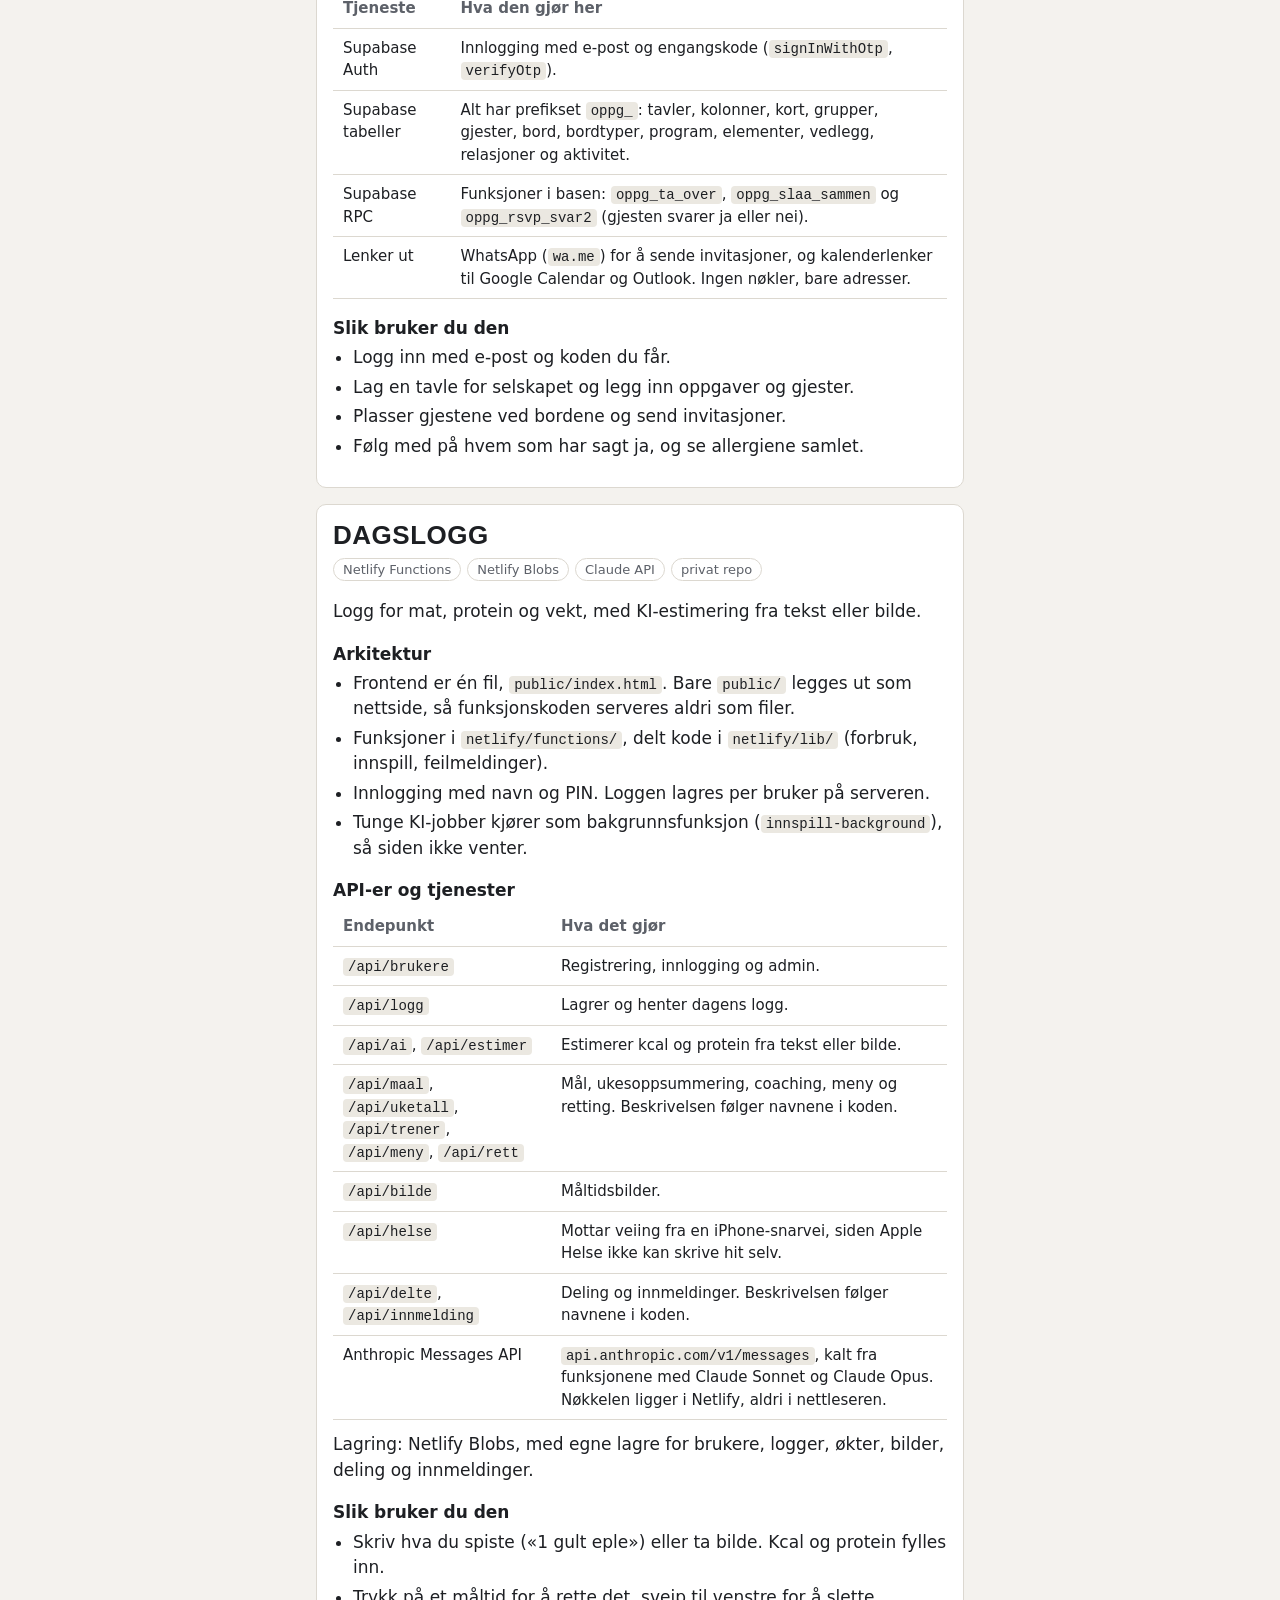
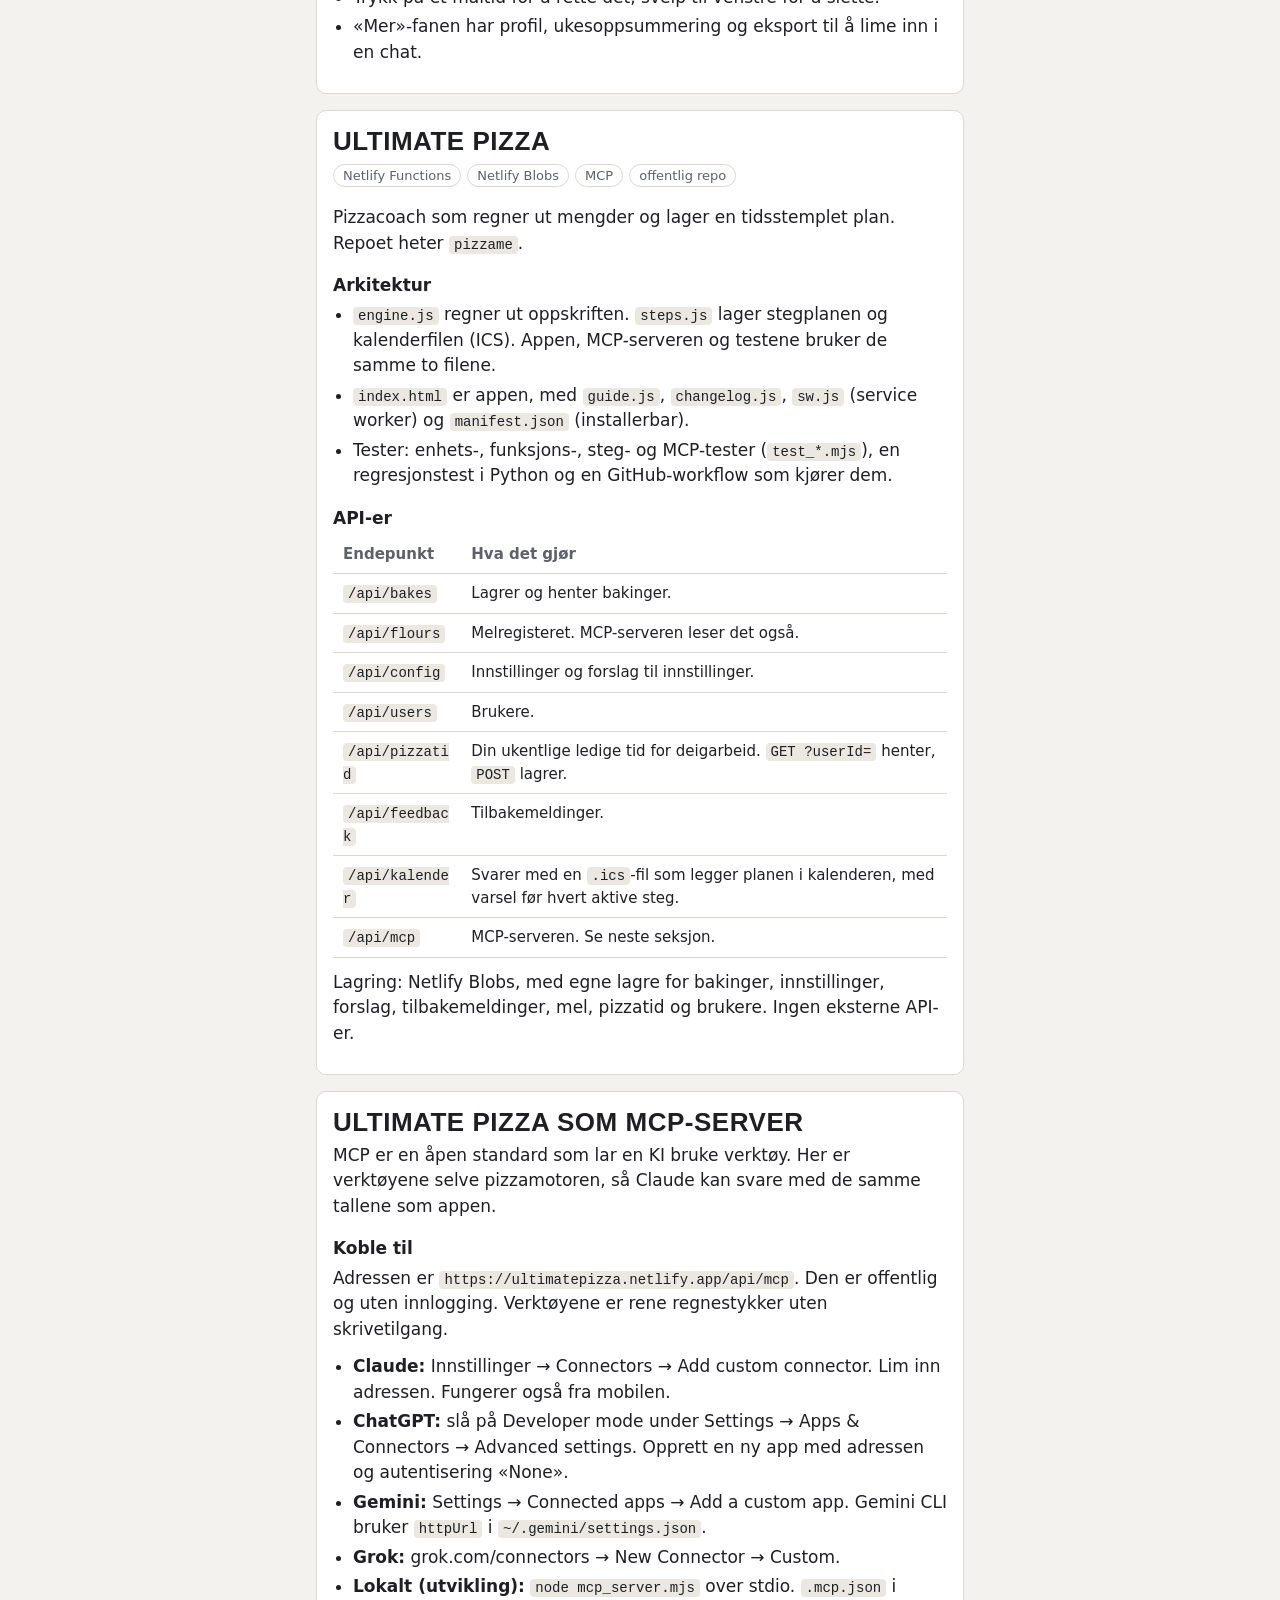
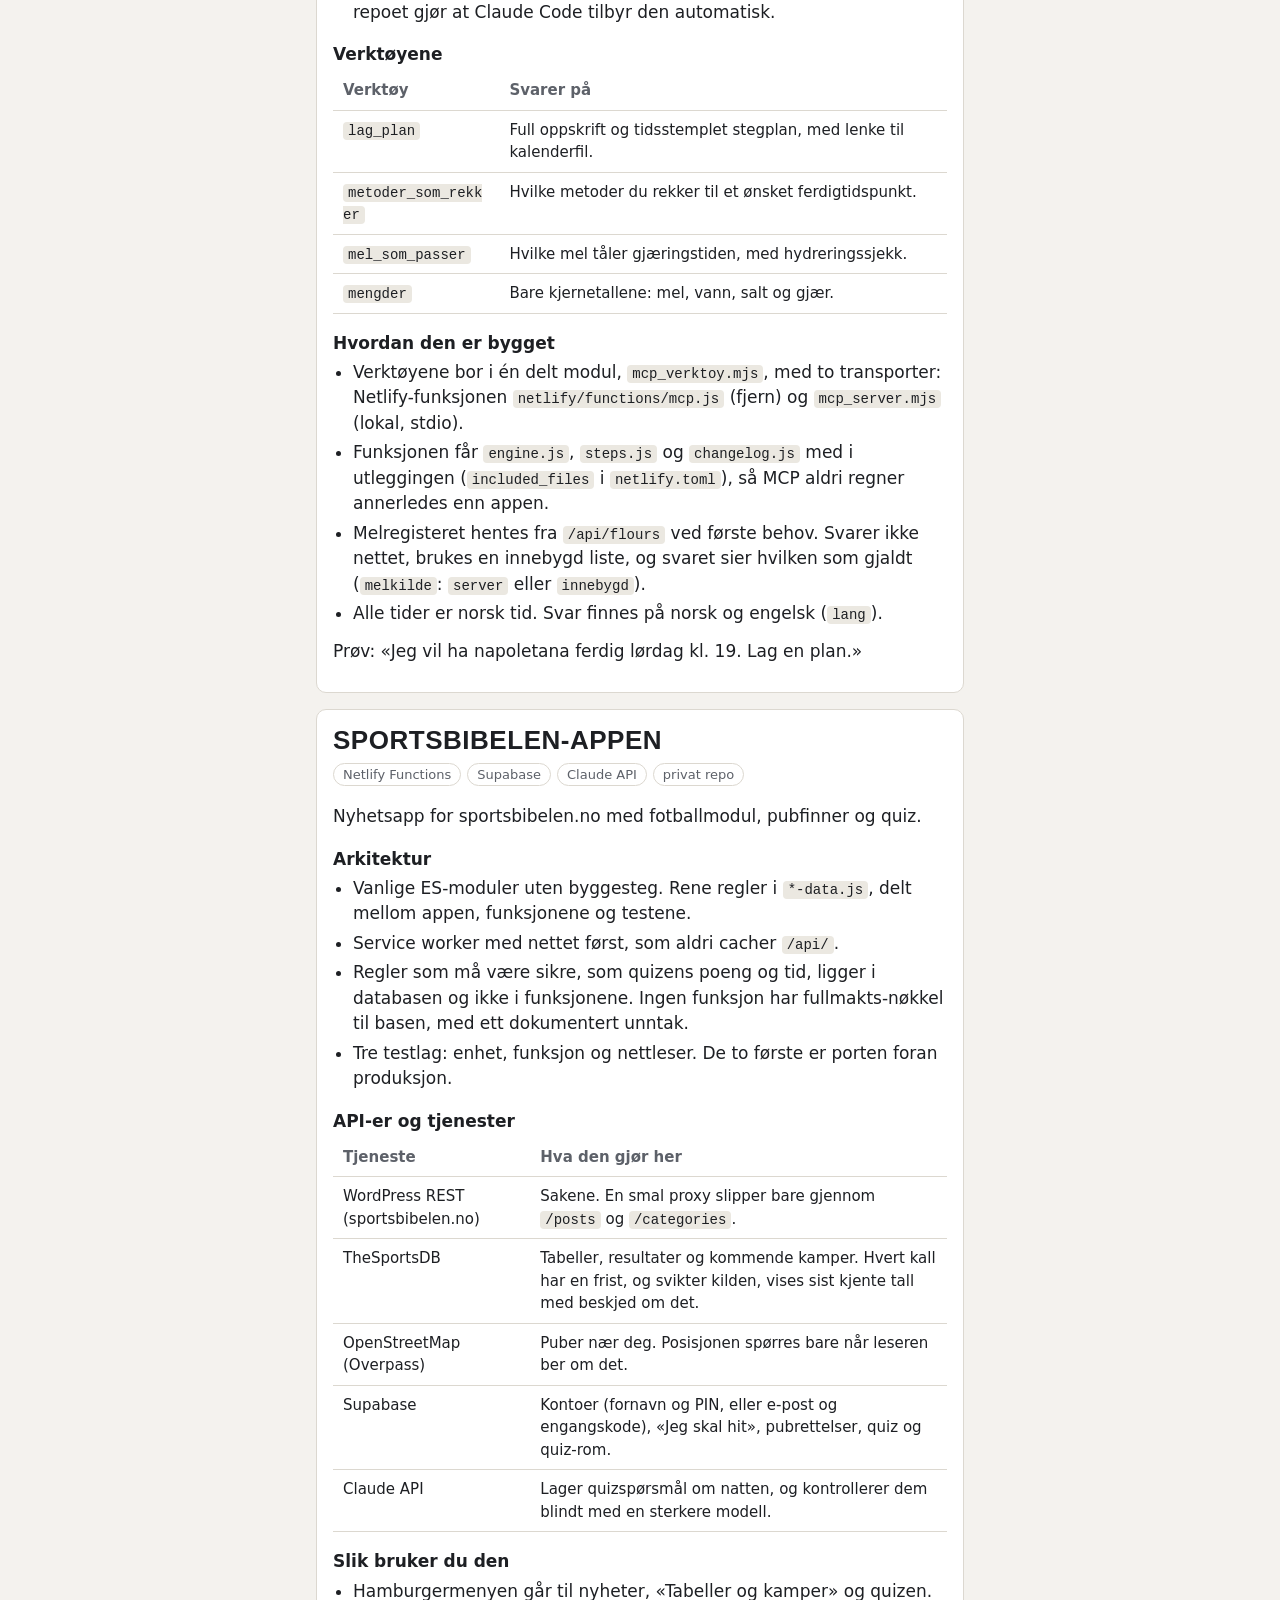
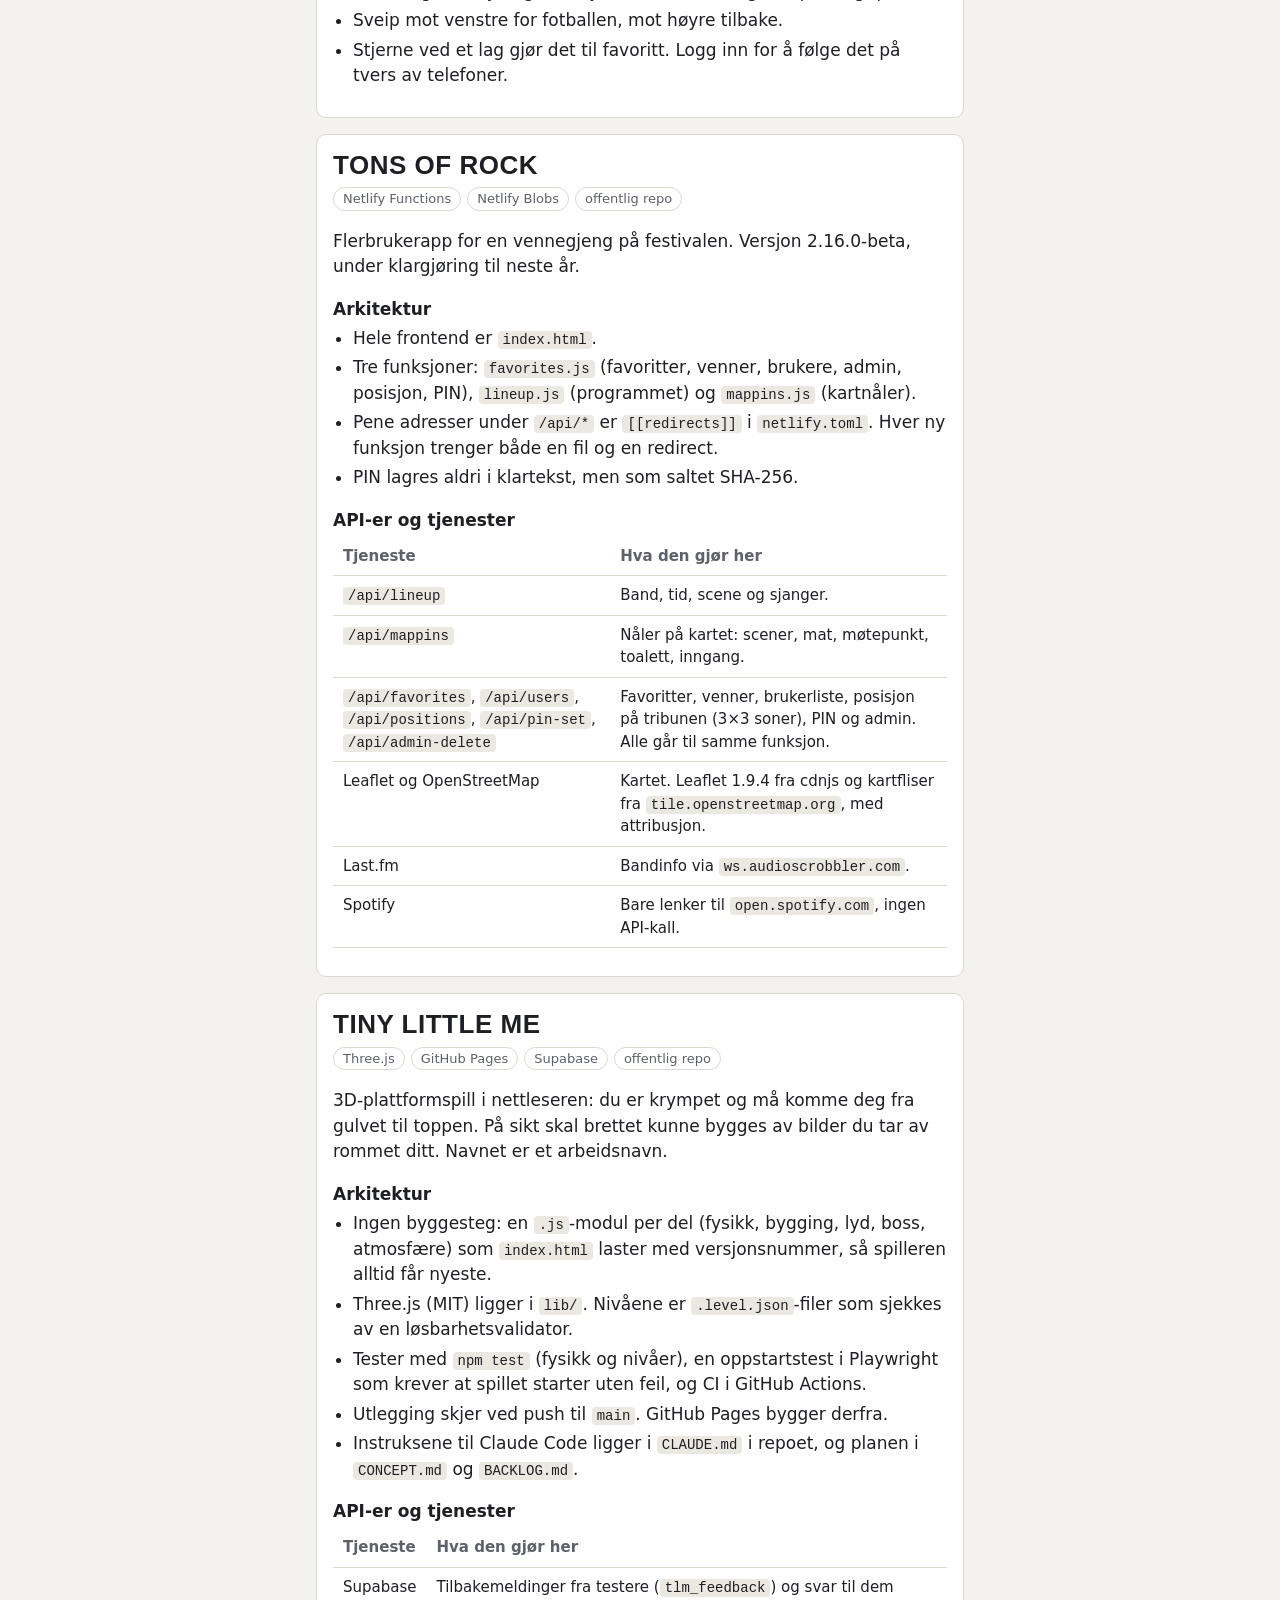
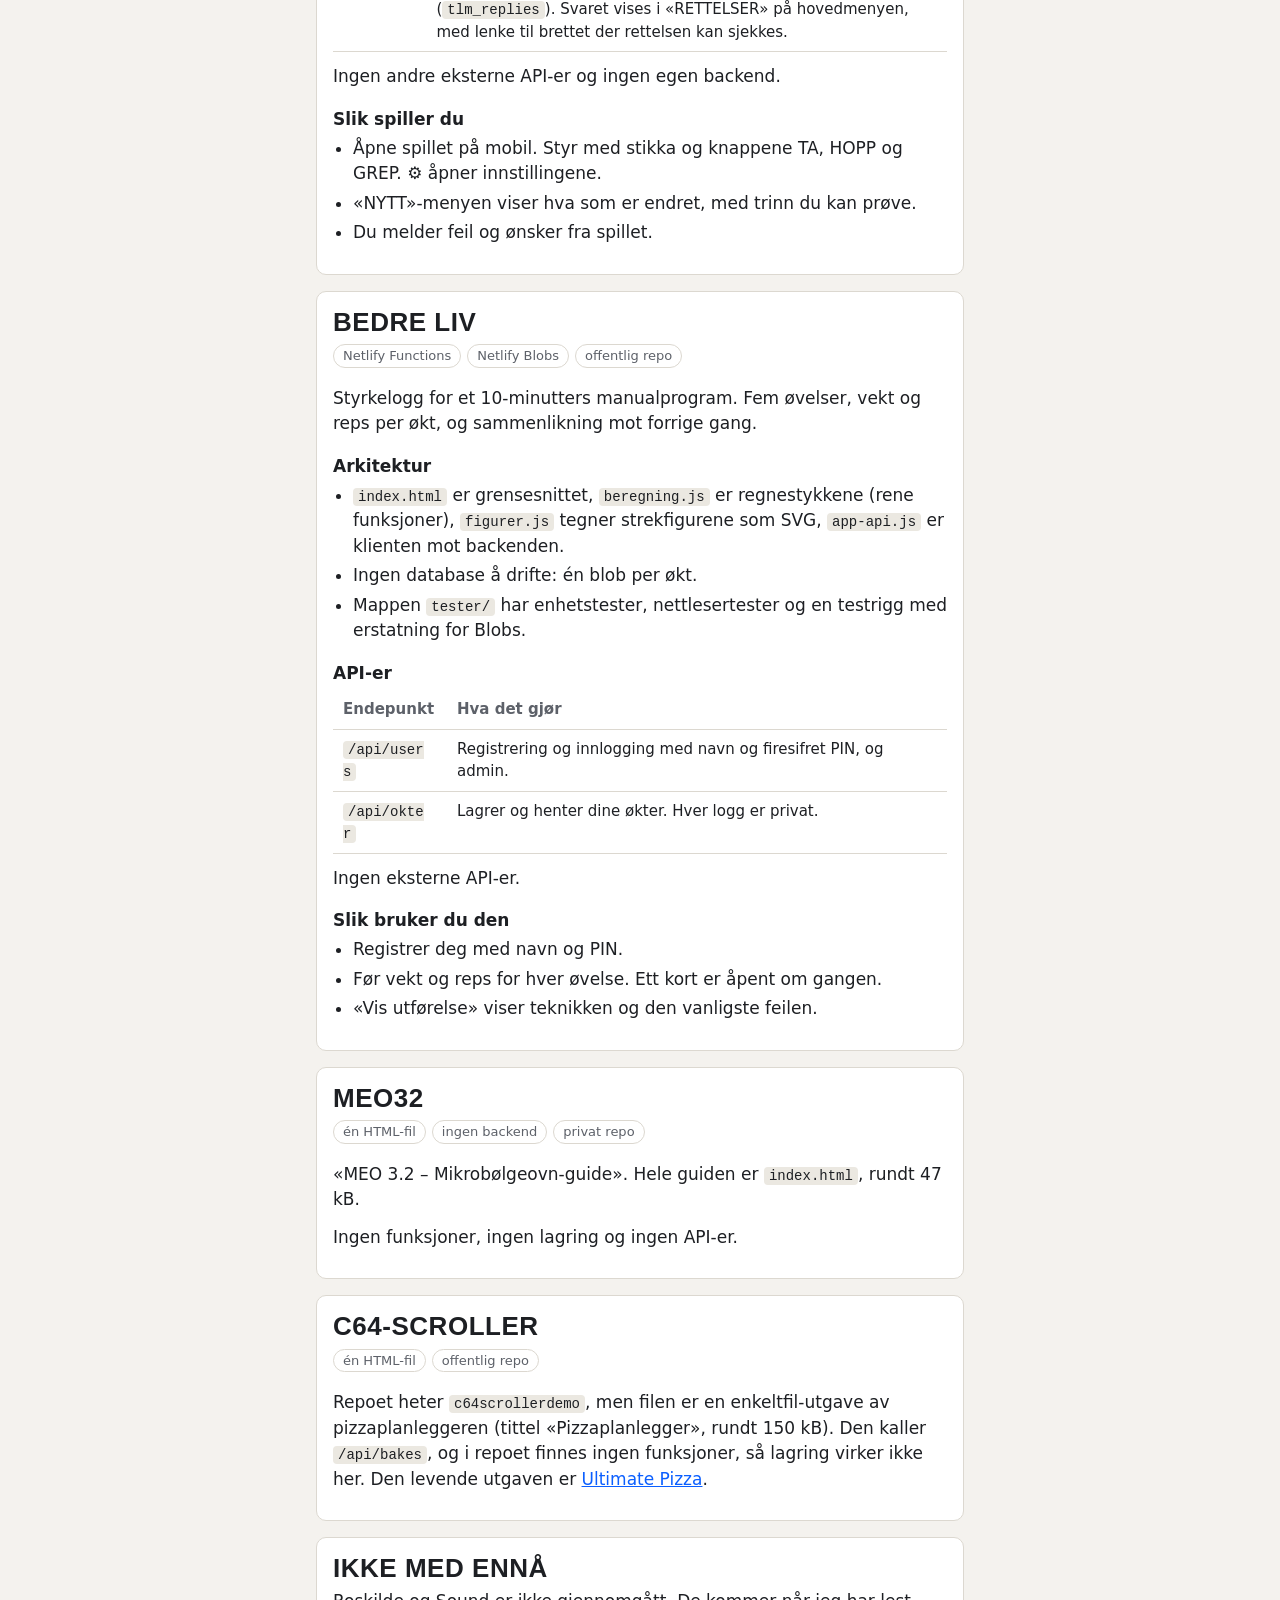
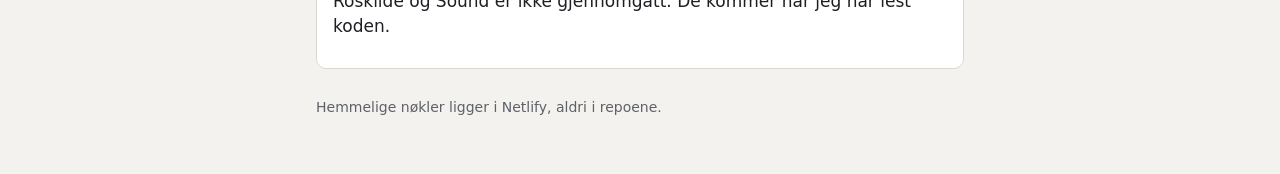
==== commit de14a130: "Orgit slått sammen med Oppgavetavle, Tiny Little Me med beskrivelse og guide Co-Authored-By: Claude " ====
--- a/arkitektur.html
+++ b/arkitektur.html
@@ -20,6 +20,7 @@
     <li><a href="#mcp">Pizza-MCP</a></li>
     <li><a href="#sportsbibelen">Sportsbibelen</a></li>
     <li><a href="#tonsofrock">Tons of Rock</a></li>
+    <li><a href="#tinylittleme">Tiny Little Me</a></li>
     <li><a href="#bedreliv">Bedre liv</a></li>
     <li><a href="#meo32">Meo32</a></li>
     <li><a href="#c64">C64-scroller</a></li>
@@ -60,7 +61,7 @@
   <section class="app" id="orgit">
     <h2>Orgit</h2>
     <p><span class="merke">Supabase</span><span class="merke">én HTML-fil</span><span class="merke">offentlig repo</span></p>
-    <p>Organiseringsapp for selskaper: oppgaver, gjester, bordplassering, invitasjoner, bordkort, svar og allergier.</p>
+    <p>Organiseringsapp som låner fra Trello++, med planleggingselementer for selskaper: gjesteliste, bordplassering, innkalling og oversikt over allergier. Samme app ligger også på adressen oppgavetavle.netlify.app, som var det opprinnelige navnet.</p>
     <h3>Arkitektur</h3>
     <ul class="liste">
       <li>Hele appen er <code>index.html</code> pluss to biblioteker i <code>vendor/</code>: Supabase-klienten og Sortable (dra og slipp).</li>
@@ -222,6 +223,32 @@
     </table></div>
   </section>
 
+  <section class="app" id="tinylittleme">
+    <h2>Tiny Little Me</h2>
+    <p><span class="merke">Three.js</span><span class="merke">GitHub Pages</span><span class="merke">Supabase</span><span class="merke">offentlig repo</span></p>
+    <p>3D-plattformspill i nettleseren: du er krympet og må komme deg fra gulvet til toppen. På sikt skal brettet kunne bygges av bilder du tar av rommet ditt. Navnet er et arbeidsnavn.</p>
+    <h3>Arkitektur</h3>
+    <ul class="liste">
+      <li>Ingen byggesteg: en <code>.js</code>-modul per del (fysikk, bygging, lyd, boss, atmosfære) som <code>index.html</code> laster med versjonsnummer, så spilleren alltid får nyeste.</li>
+      <li>Three.js (MIT) ligger i <code>lib/</code>. Nivåene er <code>.level.json</code>-filer som sjekkes av en løsbarhetsvalidator.</li>
+      <li>Tester med <code>npm test</code> (fysikk og nivåer), en oppstartstest i Playwright som krever at spillet starter uten feil, og CI i GitHub Actions.</li>
+      <li>Utlegging skjer ved push til <code>main</code>. GitHub Pages bygger derfra.</li>
+      <li>Instruksene til Claude Code ligger i <code>CLAUDE.md</code> i repoet, og planen i <code>CONCEPT.md</code> og <code>BACKLOG.md</code>.</li>
+    </ul>
+    <h3>API-er og tjenester</h3>
+    <div class="tabell"><table>
+      <tr><th>Tjeneste</th><th>Hva den gjør her</th></tr>
+      <tr><td>Supabase</td><td>Tilbakemeldinger fra testere (<code>tlm_feedback</code>) og svar til dem (<code>tlm_replies</code>). Svaret vises i «RETTELSER» på hovedmenyen, med lenke til brettet der rettelsen kan sjekkes.</td></tr>
+    </table></div>
+    <p>Ingen andre eksterne API-er og ingen egen backend.</p>
+    <h3>Slik spiller du</h3>
+    <ul class="liste">
+      <li>Åpne spillet på mobil. Styr med stikka og knappene TA, HOPP og GREP. ⚙ åpner innstillingene.</li>
+      <li>«NYTT»-menyen viser hva som er endret, med trinn du kan prøve.</li>
+      <li>Du melder feil og ønsker fra spillet.</li>
+    </ul>
+  </section>
+
   <section class="app" id="bedreliv">
     <h2>Bedre liv</h2>
     <p><span class="merke">Netlify Functions</span><span class="merke">Netlify Blobs</span><span class="merke">offentlig repo</span></p>
@@ -262,7 +289,7 @@
 
   <section class="app">
     <h2>Ikke med ennå</h2>
-    <p>Oppgavetavle, Roskilde, Sound og Tiny Little Me er ikke gjennomgått. De kommer når jeg har lest koden.</p>
+    <p>Roskilde og Sound er ikke gjennomgått. De kommer når jeg har lest koden.</p>
   </section>
 
   <footer>Hemmelige nøkler ligger i Netlify, aldri i repoene.</footer>
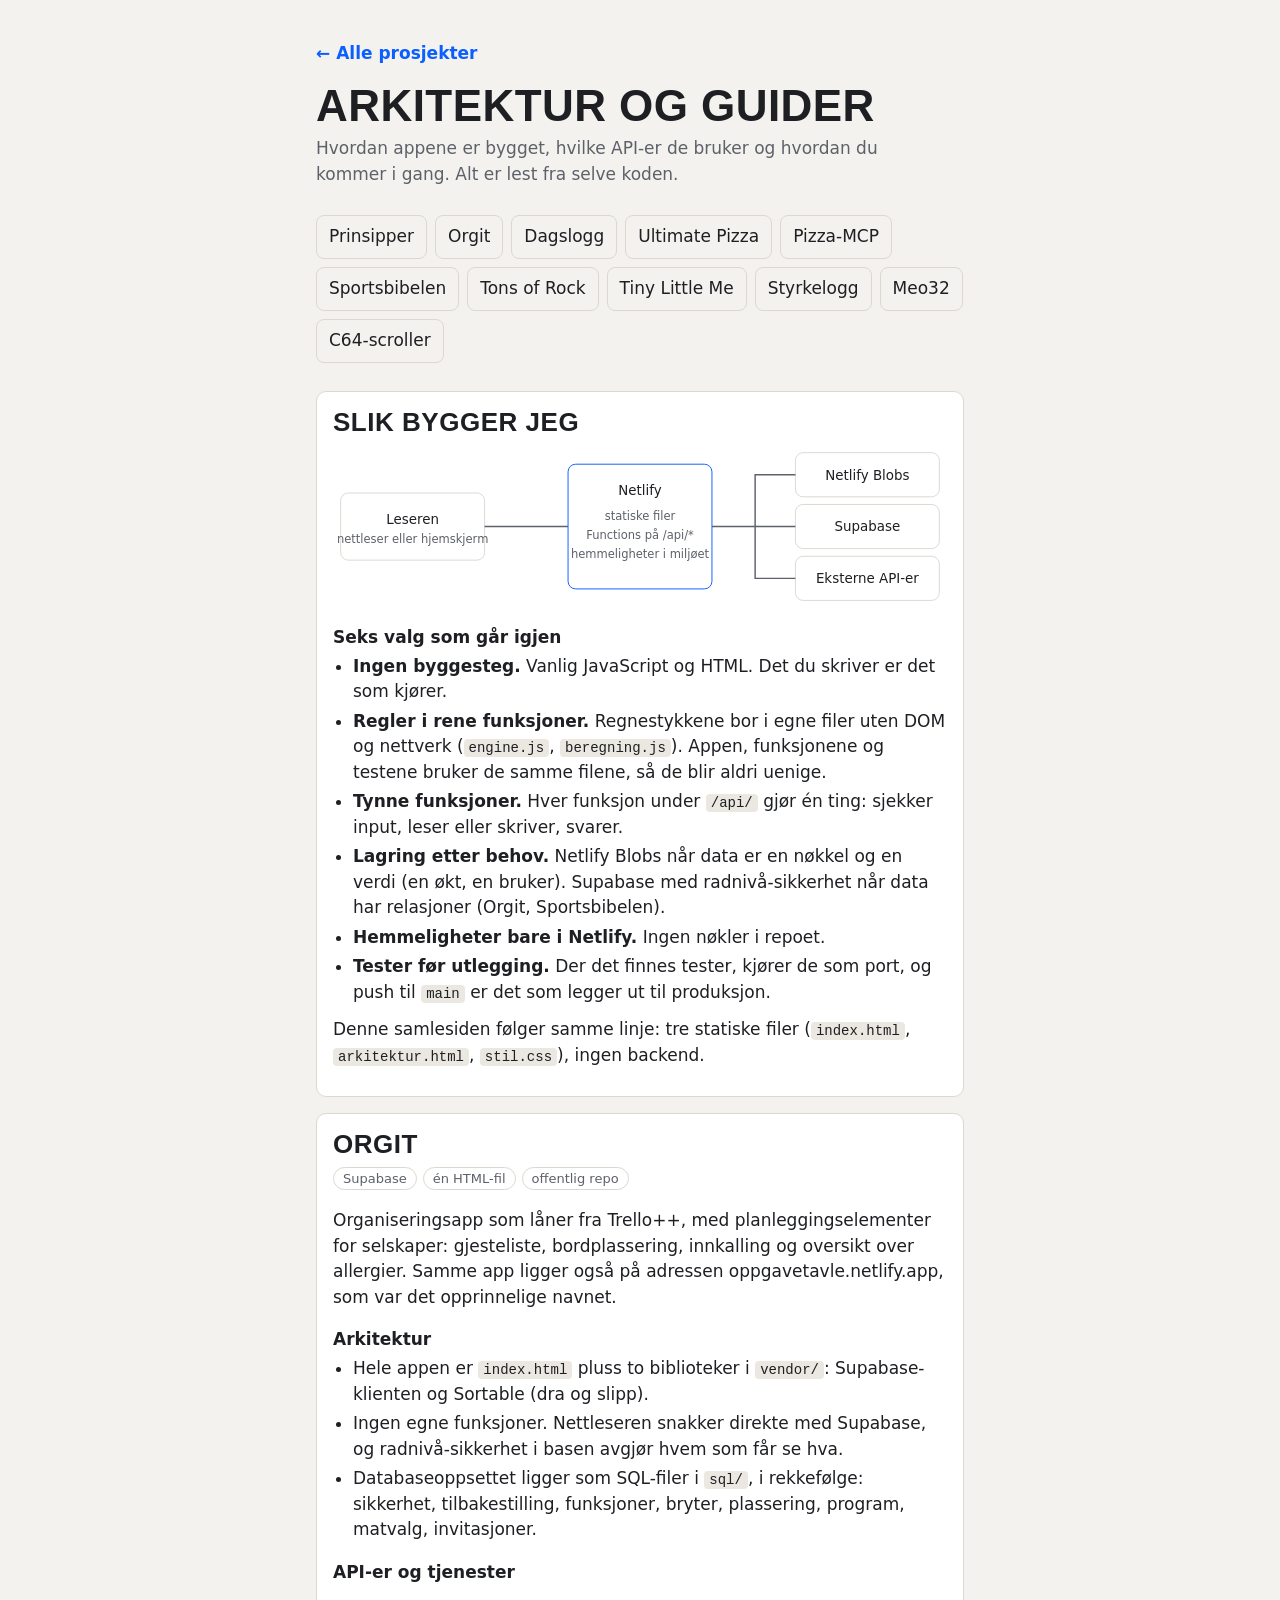
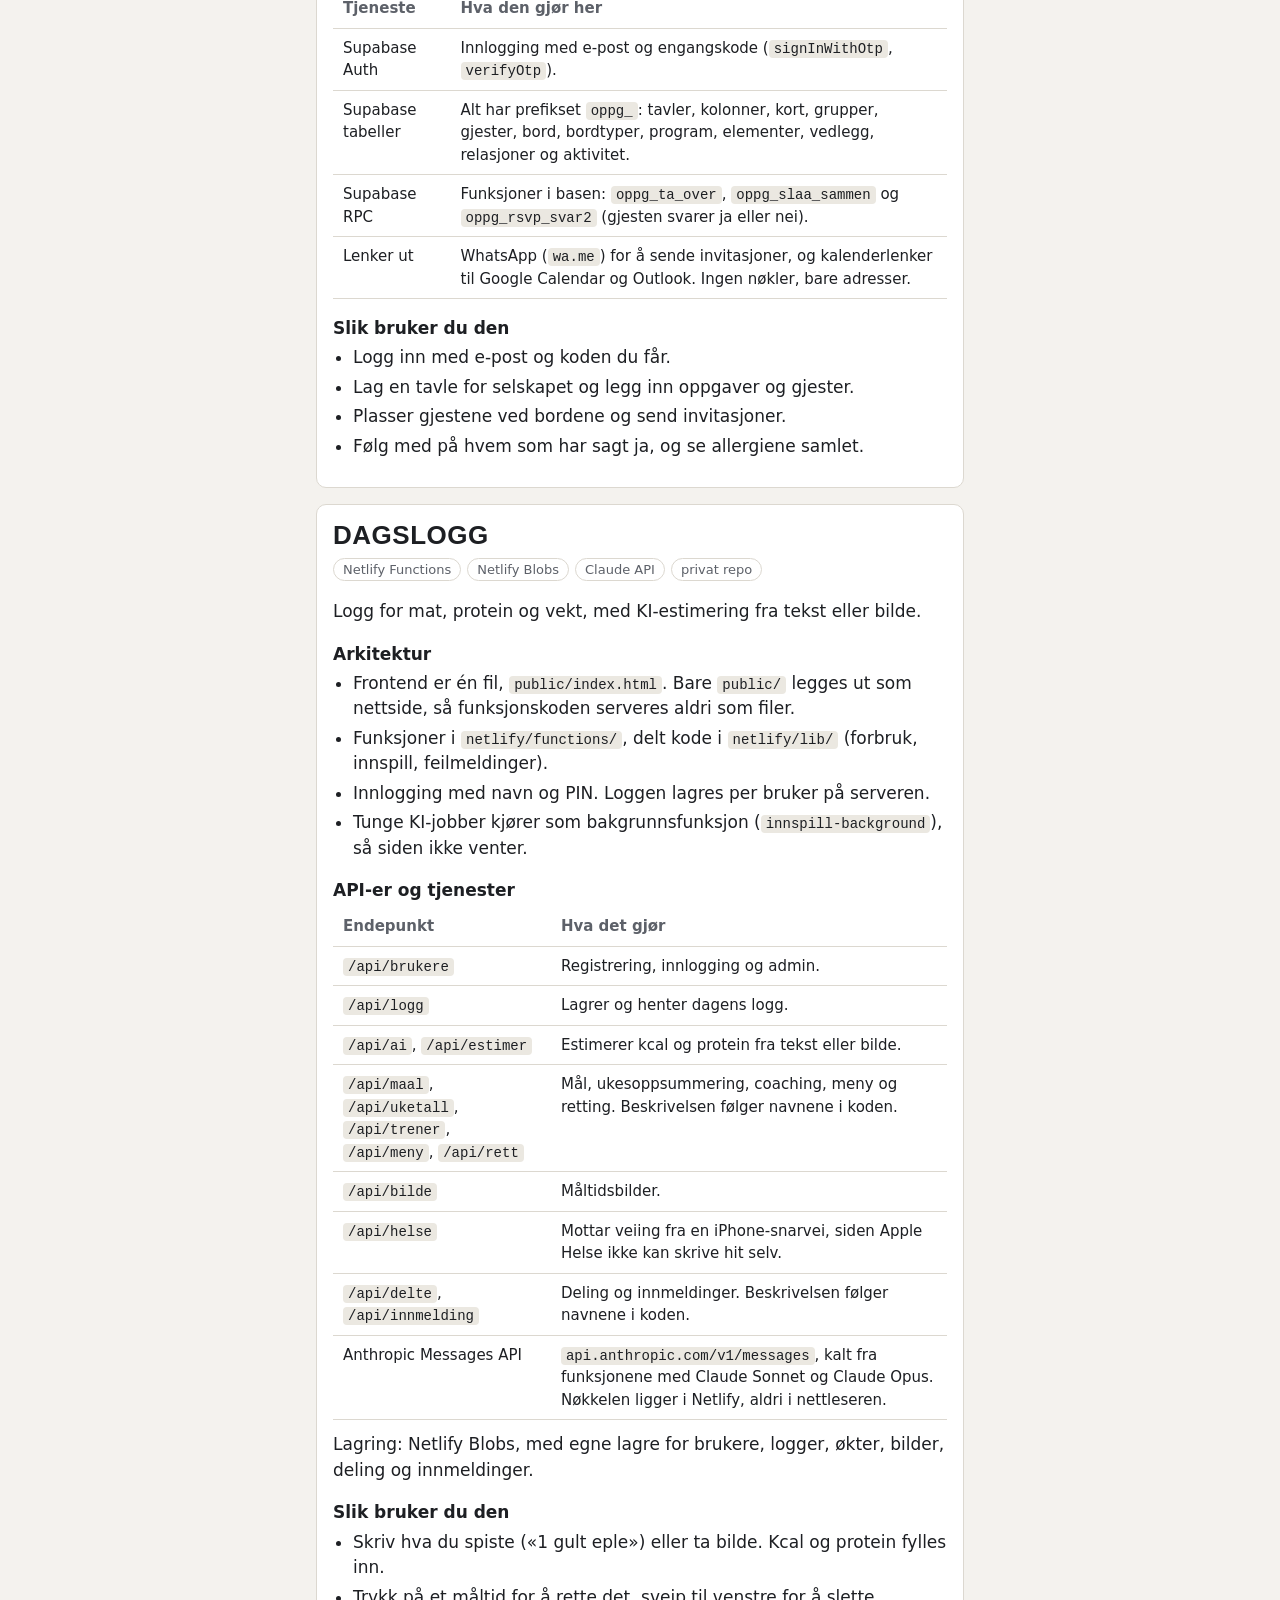
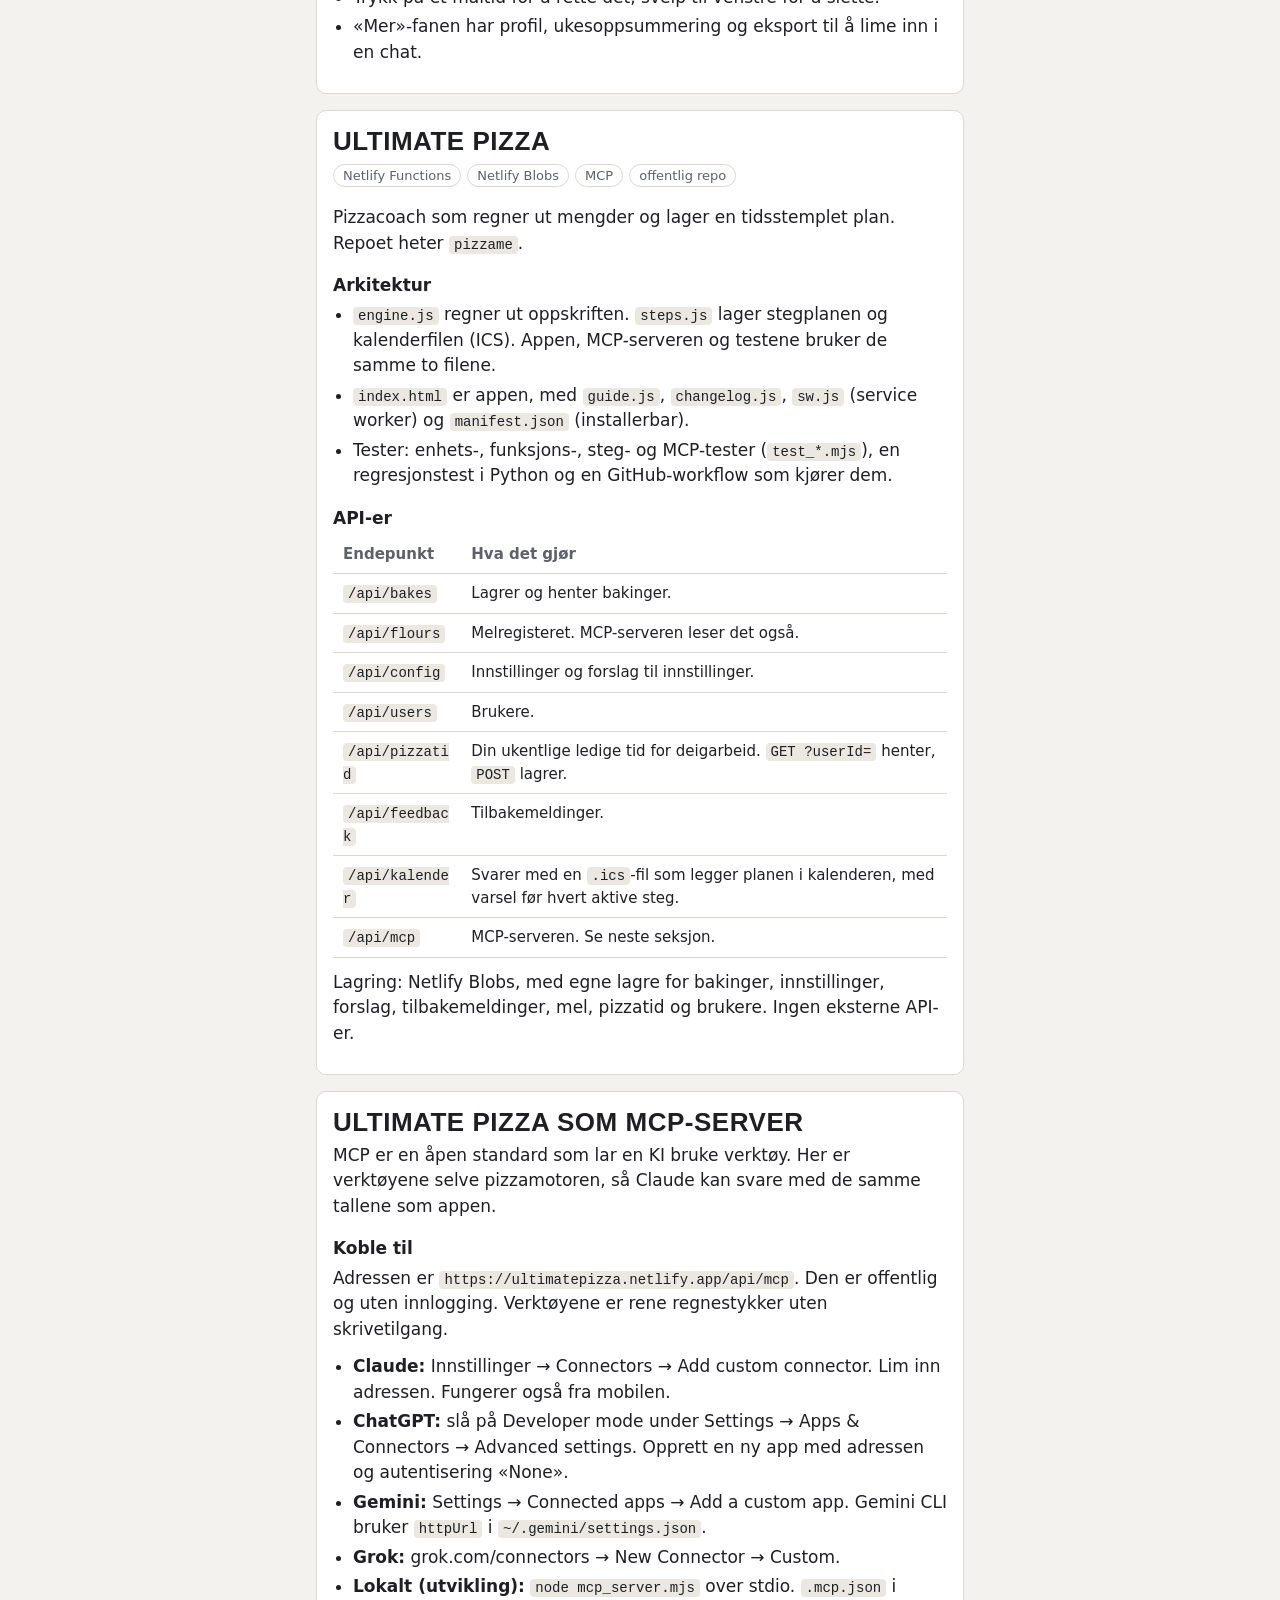
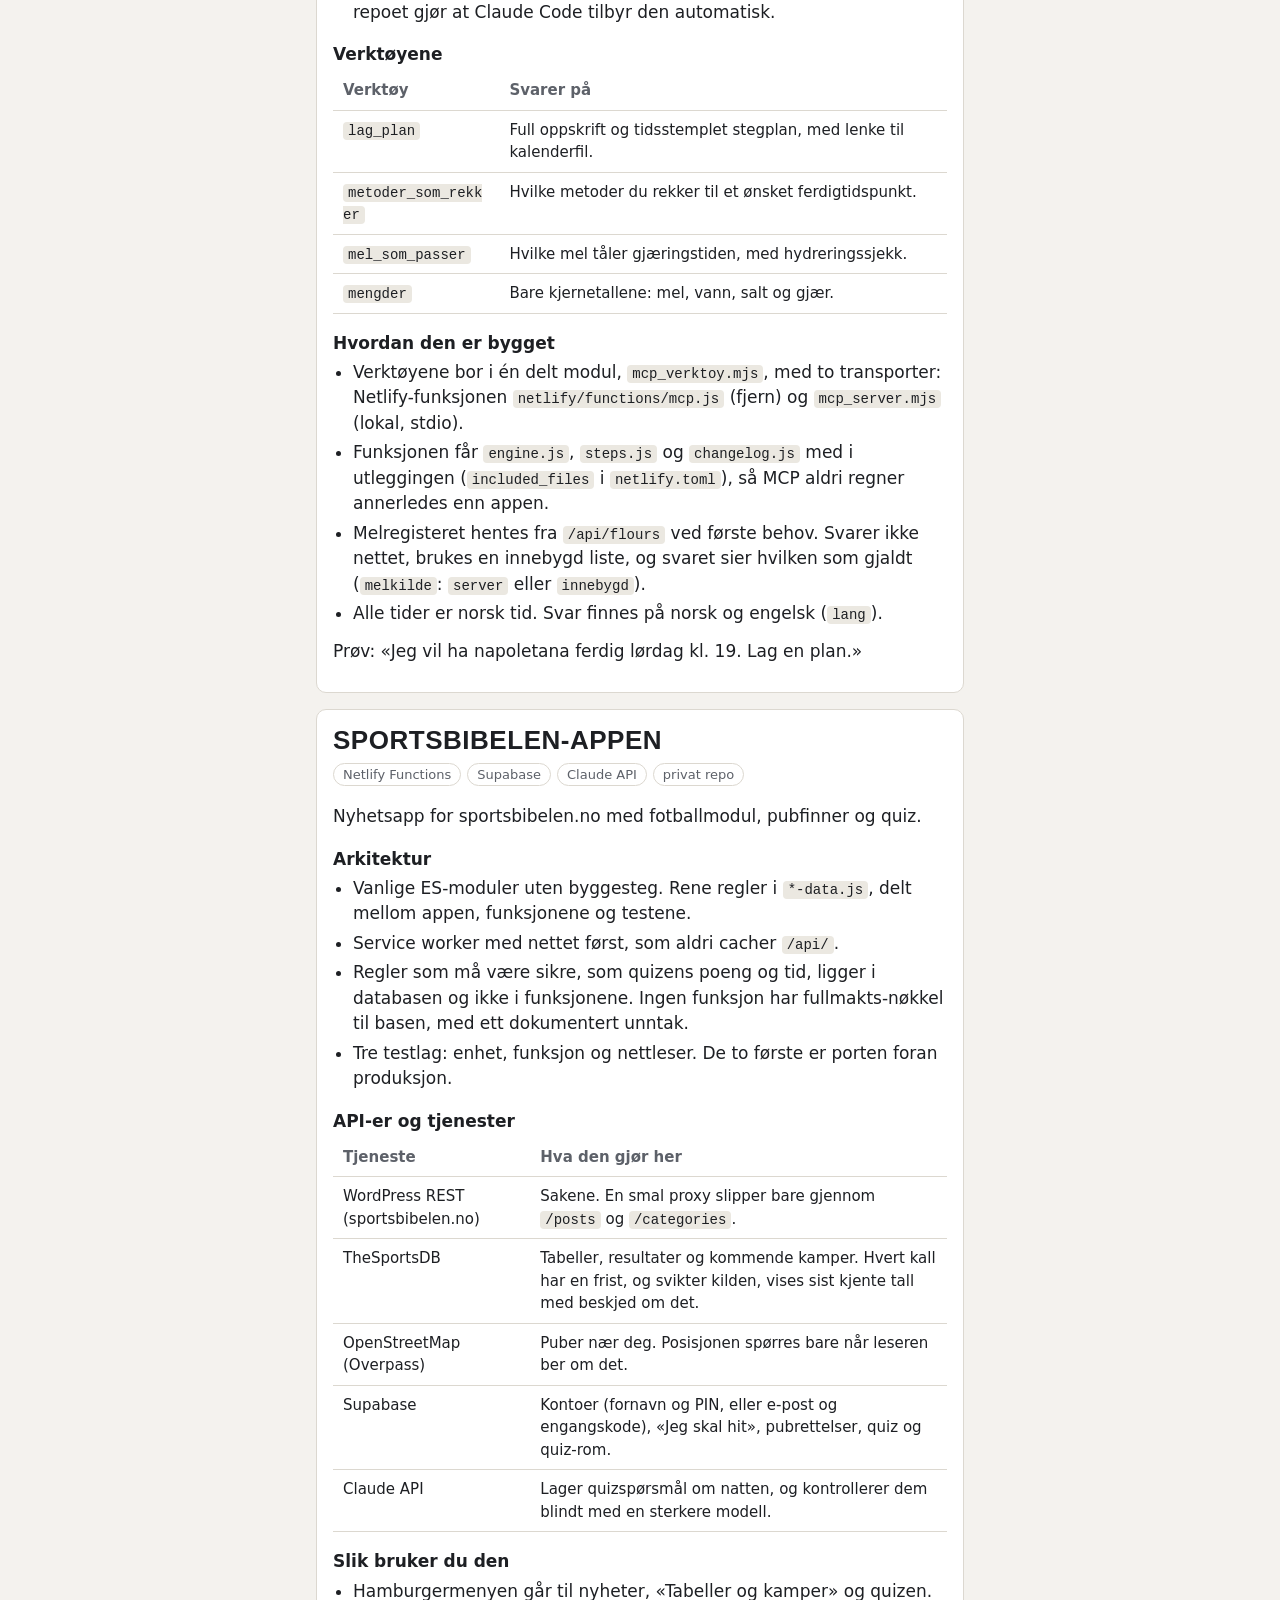
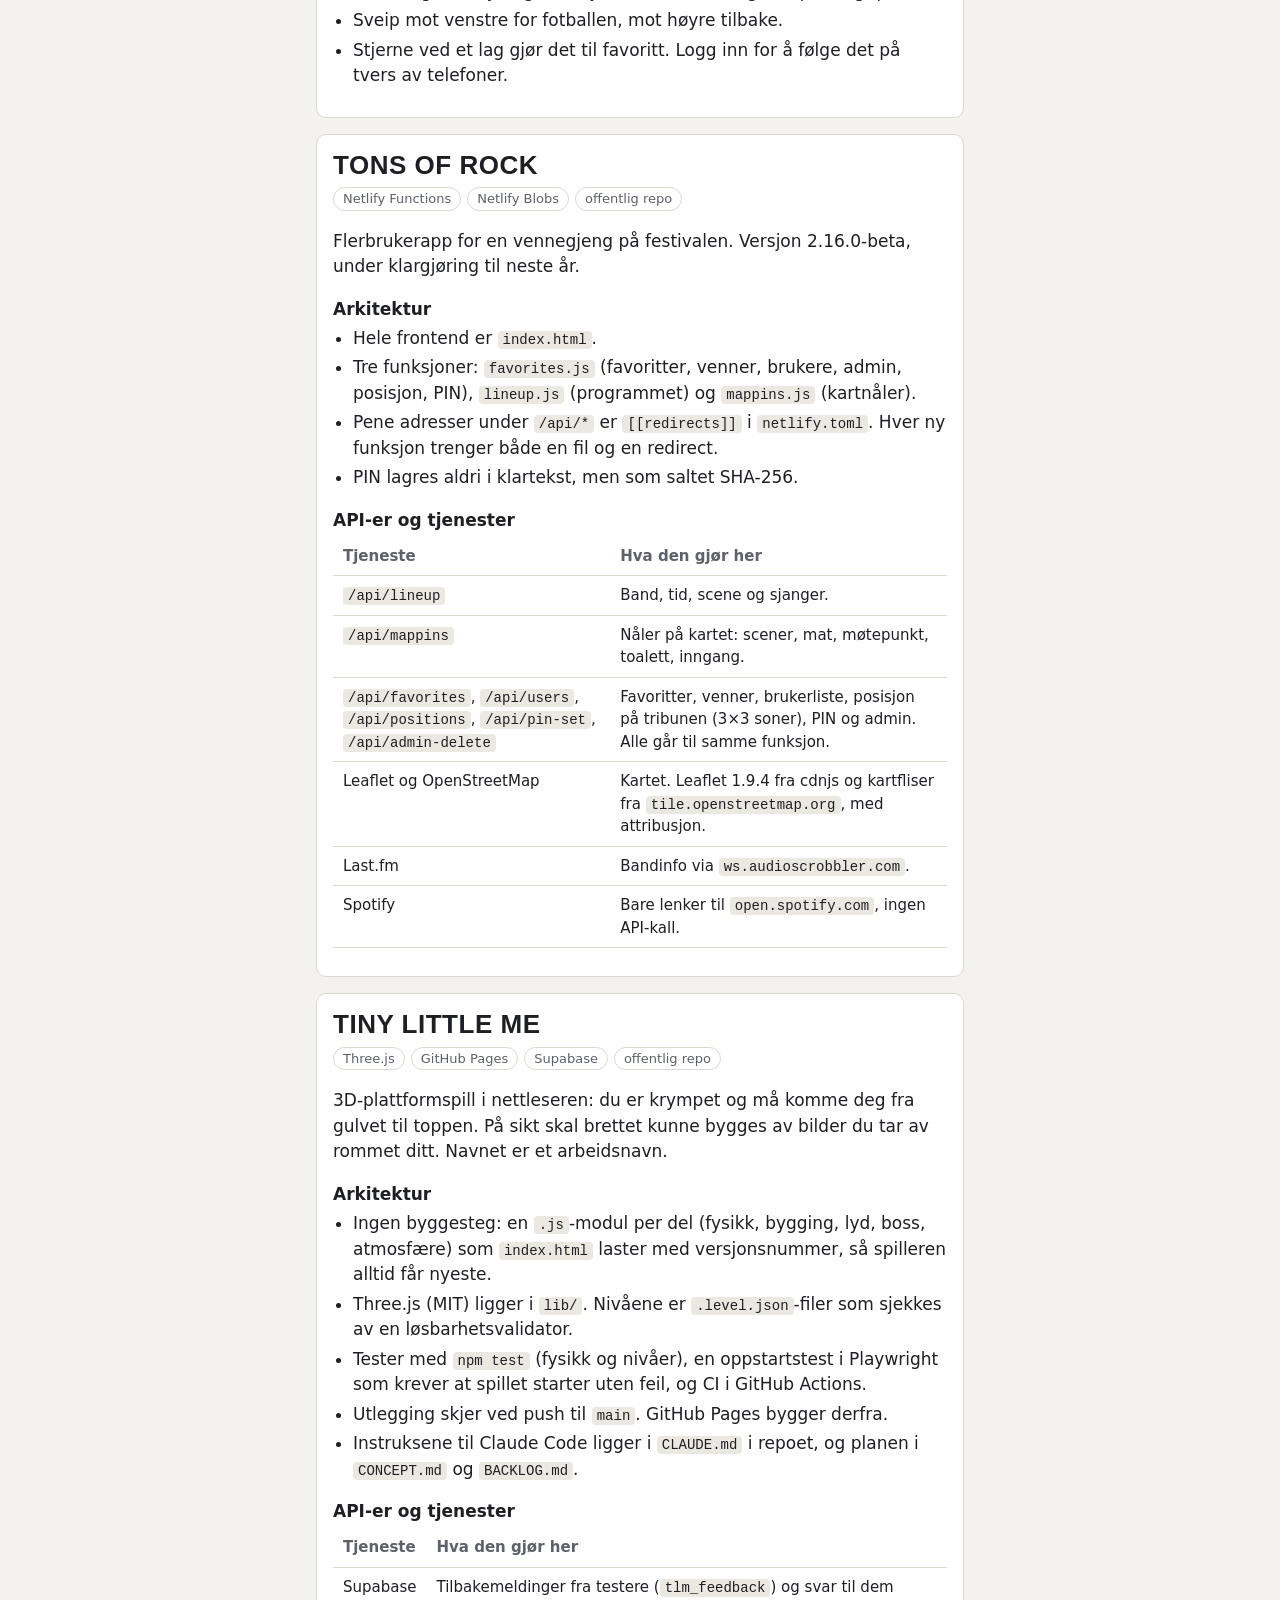
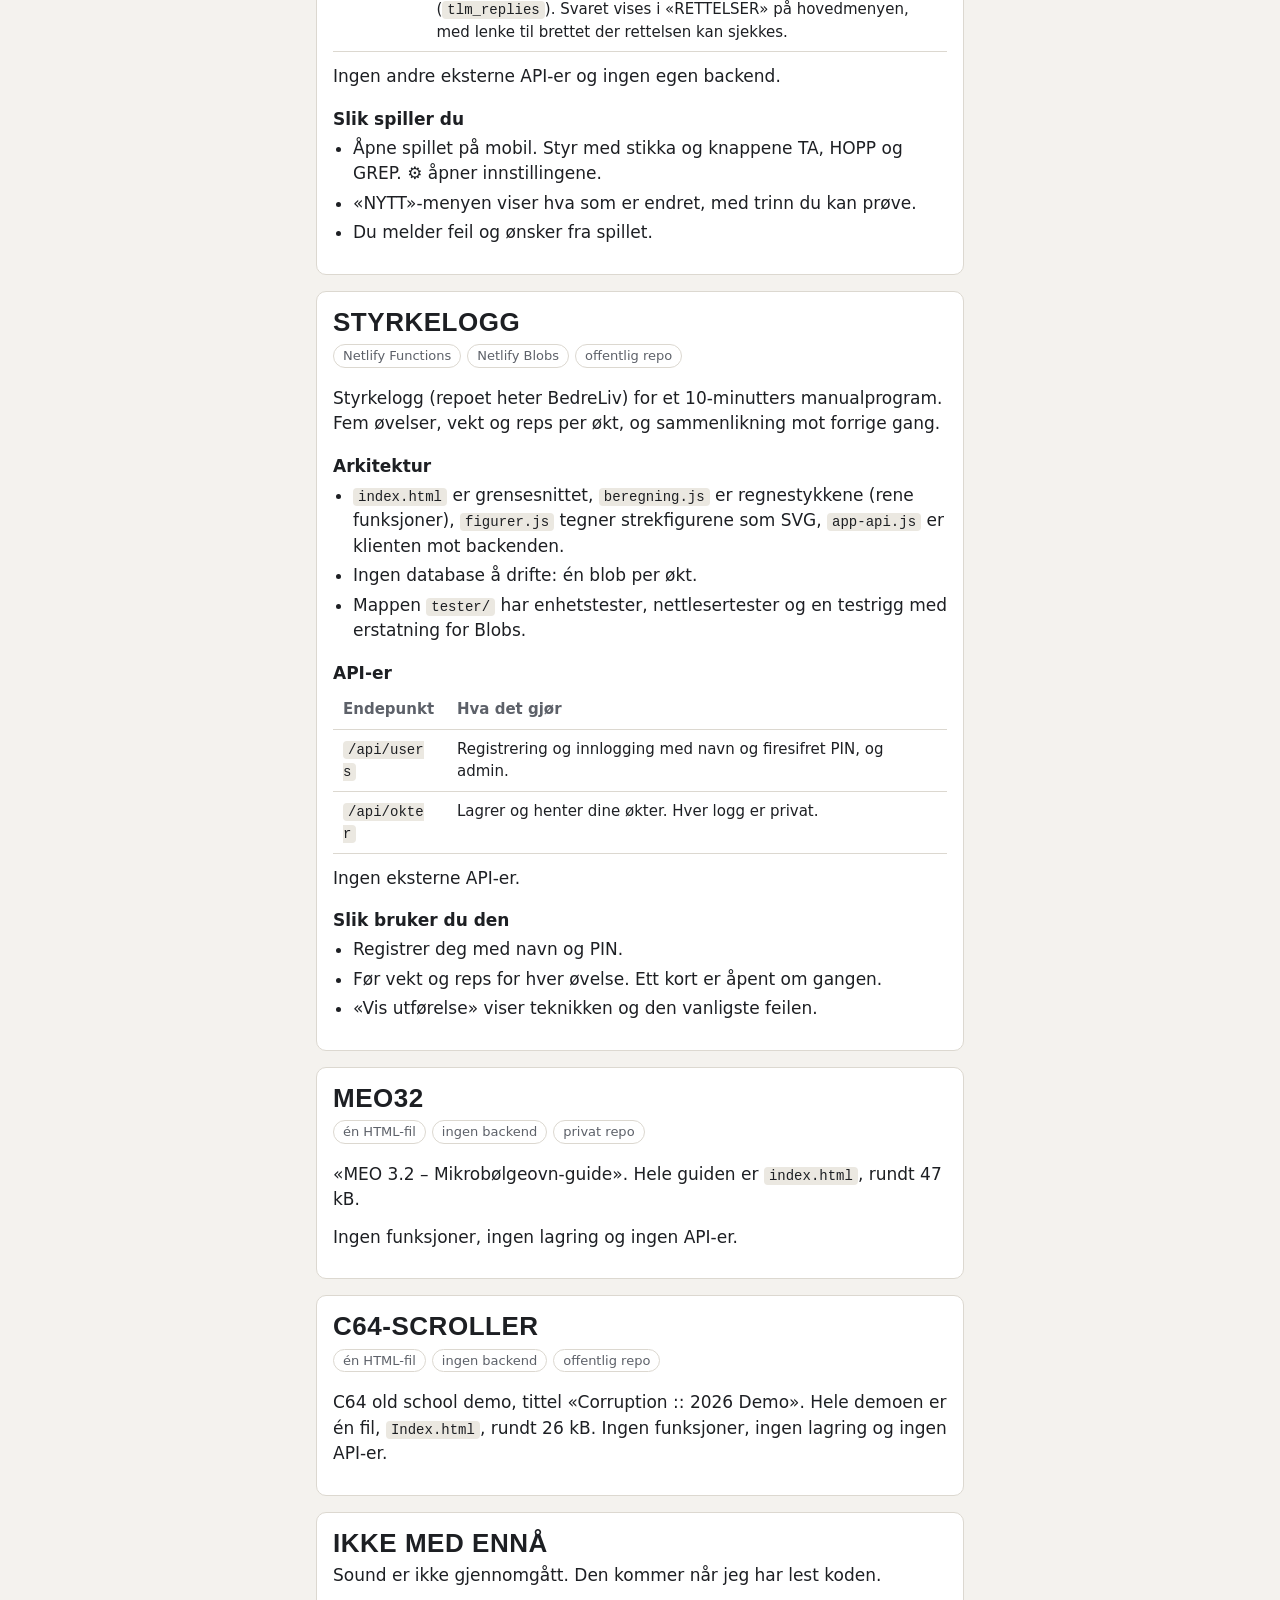
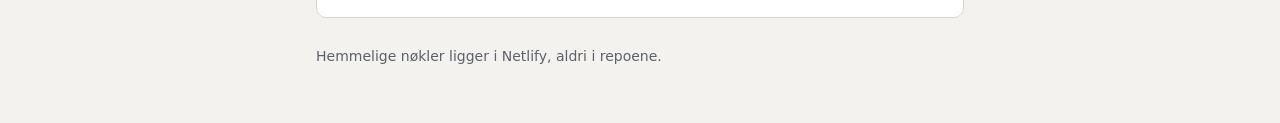
==== commit 97dc35d8: "C64-demo beskrevet, Roskilde fjernet, Bedre liv heter Styrkelogg Co-Authored-By: Claude Sonnet 5.5 <" ====
--- a/arkitektur.html
+++ b/arkitektur.html
@@ -21,7 +21,7 @@
     <li><a href="#sportsbibelen">Sportsbibelen</a></li>
     <li><a href="#tonsofrock">Tons of Rock</a></li>
     <li><a href="#tinylittleme">Tiny Little Me</a></li>
-    <li><a href="#bedreliv">Bedre liv</a></li>
+    <li><a href="#bedreliv">Styrkelogg</a></li>
     <li><a href="#meo32">Meo32</a></li>
     <li><a href="#c64">C64-scroller</a></li>
   </ul>
@@ -250,9 +250,9 @@
   </section>
 
   <section class="app" id="bedreliv">
-    <h2>Bedre liv</h2>
+    <h2>Styrkelogg</h2>
     <p><span class="merke">Netlify Functions</span><span class="merke">Netlify Blobs</span><span class="merke">offentlig repo</span></p>
-    <p>Styrkelogg for et 10-minutters manualprogram. Fem øvelser, vekt og reps per økt, og sammenlikning mot forrige gang.</p>
+    <p>Styrkelogg (repoet heter BedreLiv) for et 10-minutters manualprogram. Fem øvelser, vekt og reps per økt, og sammenlikning mot forrige gang.</p>
     <h3>Arkitektur</h3>
     <ul class="liste">
       <li><code>index.html</code> er grensesnittet, <code>beregning.js</code> er regnestykkene (rene funksjoner), <code>figurer.js</code> tegner strekfigurene som SVG, <code>app-api.js</code> er klienten mot backenden.</li>
@@ -283,13 +283,13 @@
 
   <section class="app" id="c64">
     <h2>C64-scroller</h2>
-    <p><span class="merke">én HTML-fil</span><span class="merke">offentlig repo</span></p>
-    <p>Repoet heter <code>c64scrollerdemo</code>, men filen er en enkeltfil-utgave av pizzaplanleggeren (tittel «Pizzaplanlegger», rundt 150 kB). Den kaller <code>/api/bakes</code>, og i repoet finnes ingen funksjoner, så lagring virker ikke her. Den levende utgaven er <a href="#pizza">Ultimate Pizza</a>.</p>
+    <p><span class="merke">én HTML-fil</span><span class="merke">ingen backend</span><span class="merke">offentlig repo</span></p>
+    <p>C64 old school demo, tittel «Corruption :: 2026 Demo». Hele demoen er én fil, <code>Index.html</code>, rundt 26 kB. Ingen funksjoner, ingen lagring og ingen API-er.</p>
   </section>
 
   <section class="app">
     <h2>Ikke med ennå</h2>
-    <p>Roskilde og Sound er ikke gjennomgått. De kommer når jeg har lest koden.</p>
+    <p>Sound er ikke gjennomgått. Den kommer når jeg har lest koden.</p>
   </section>
 
   <footer>Hemmelige nøkler ligger i Netlify, aldri i repoene.</footer>
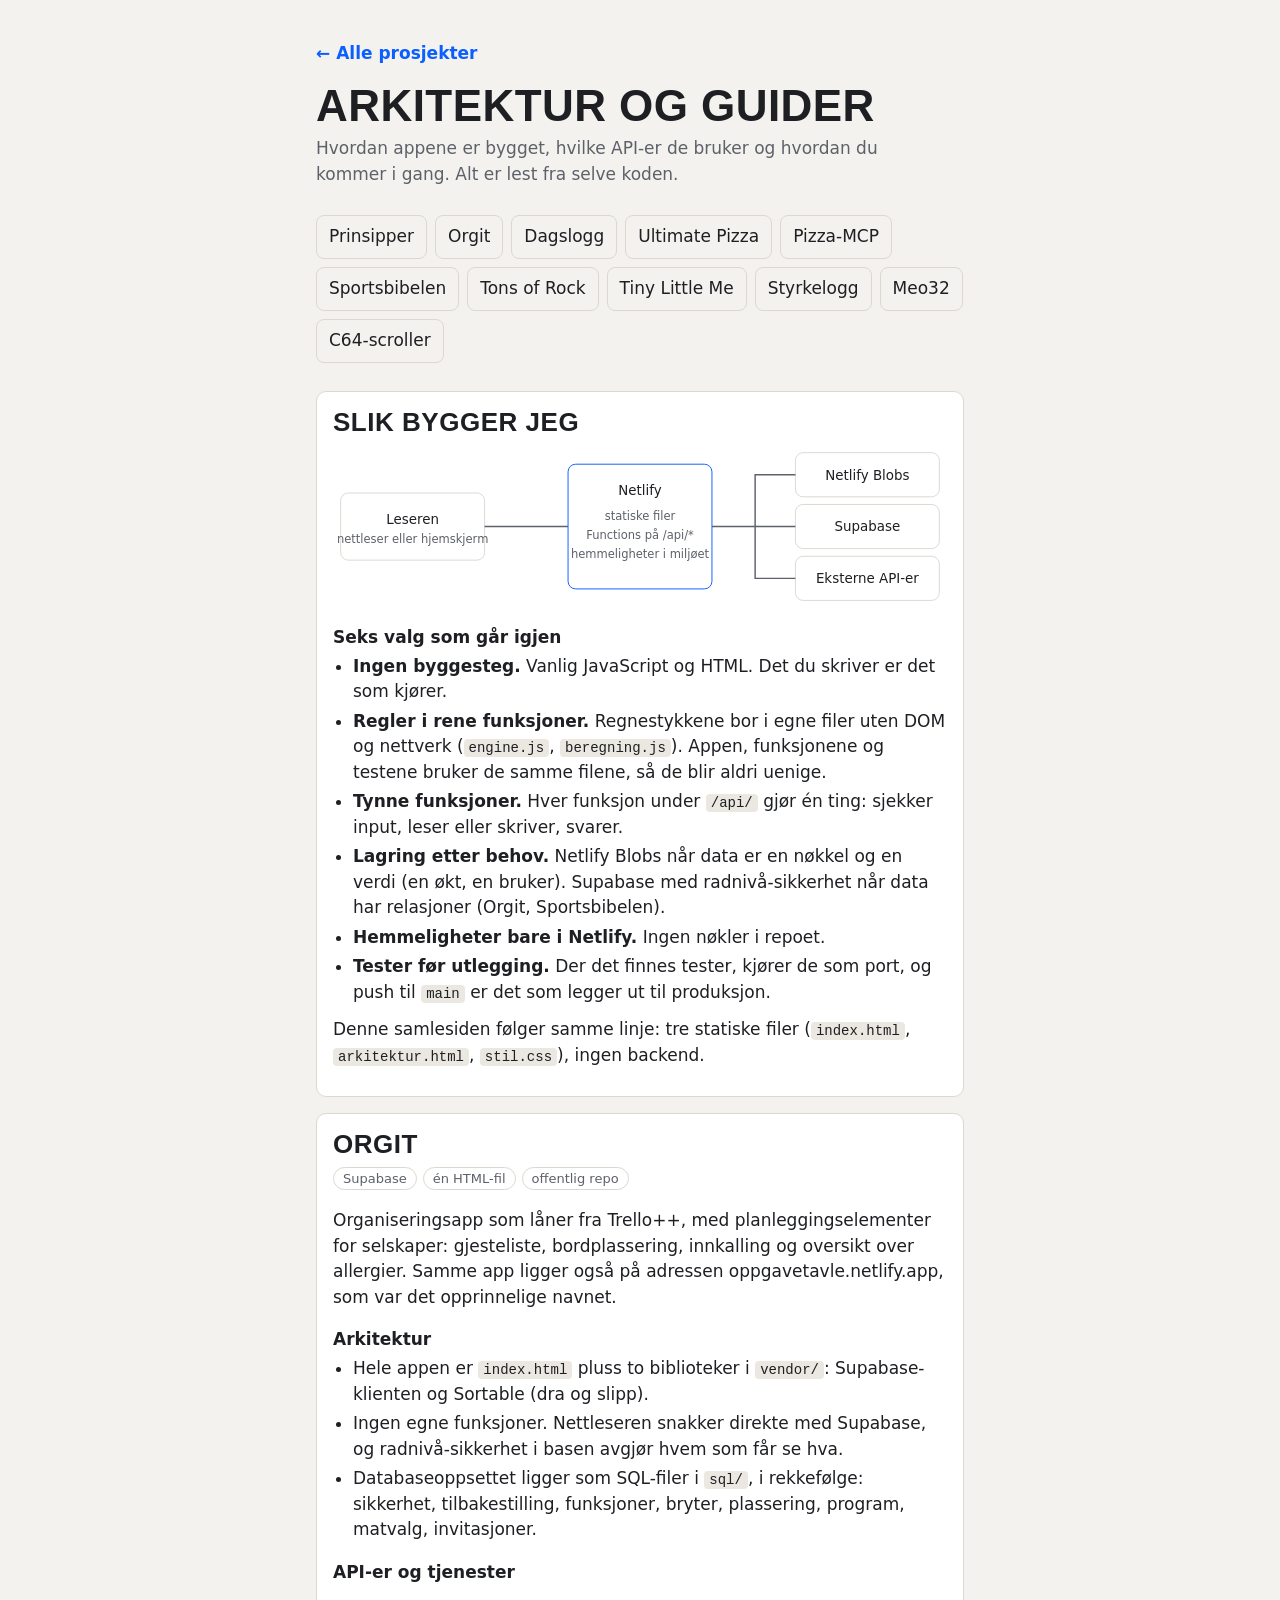
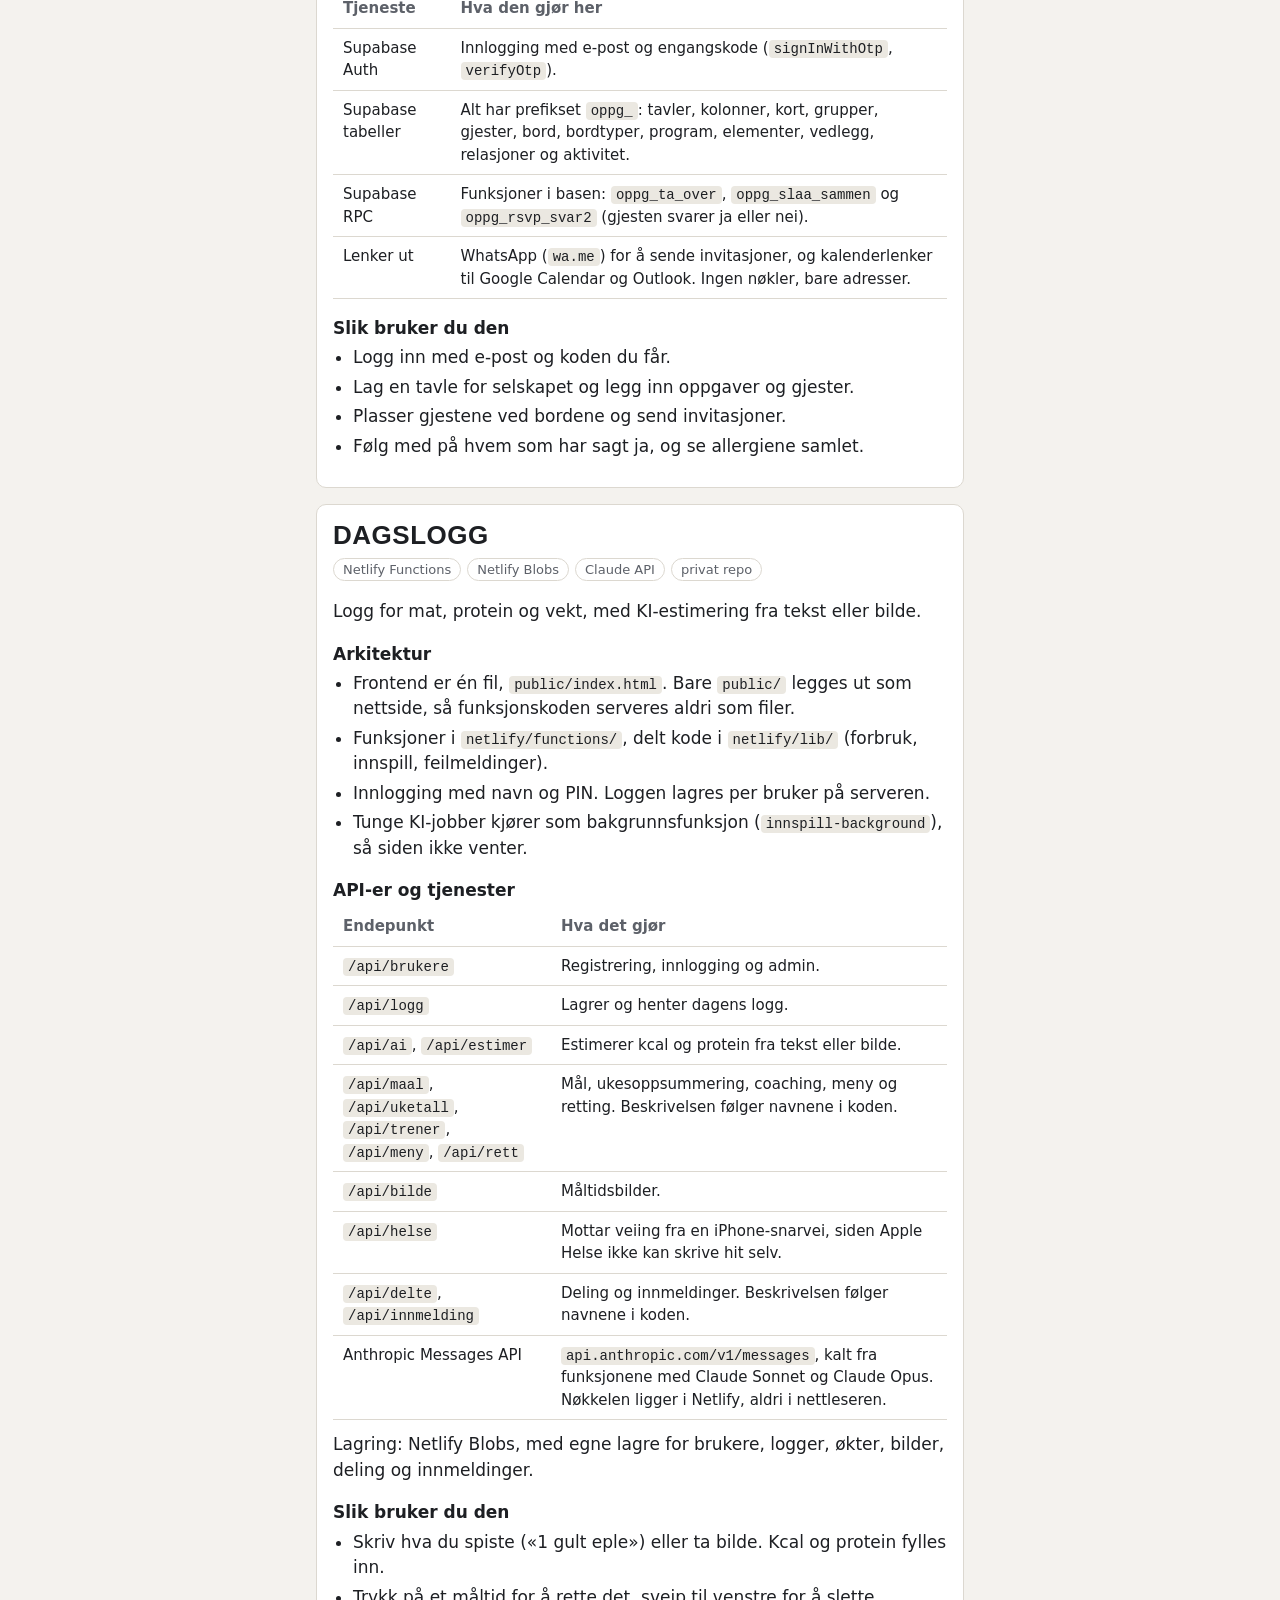
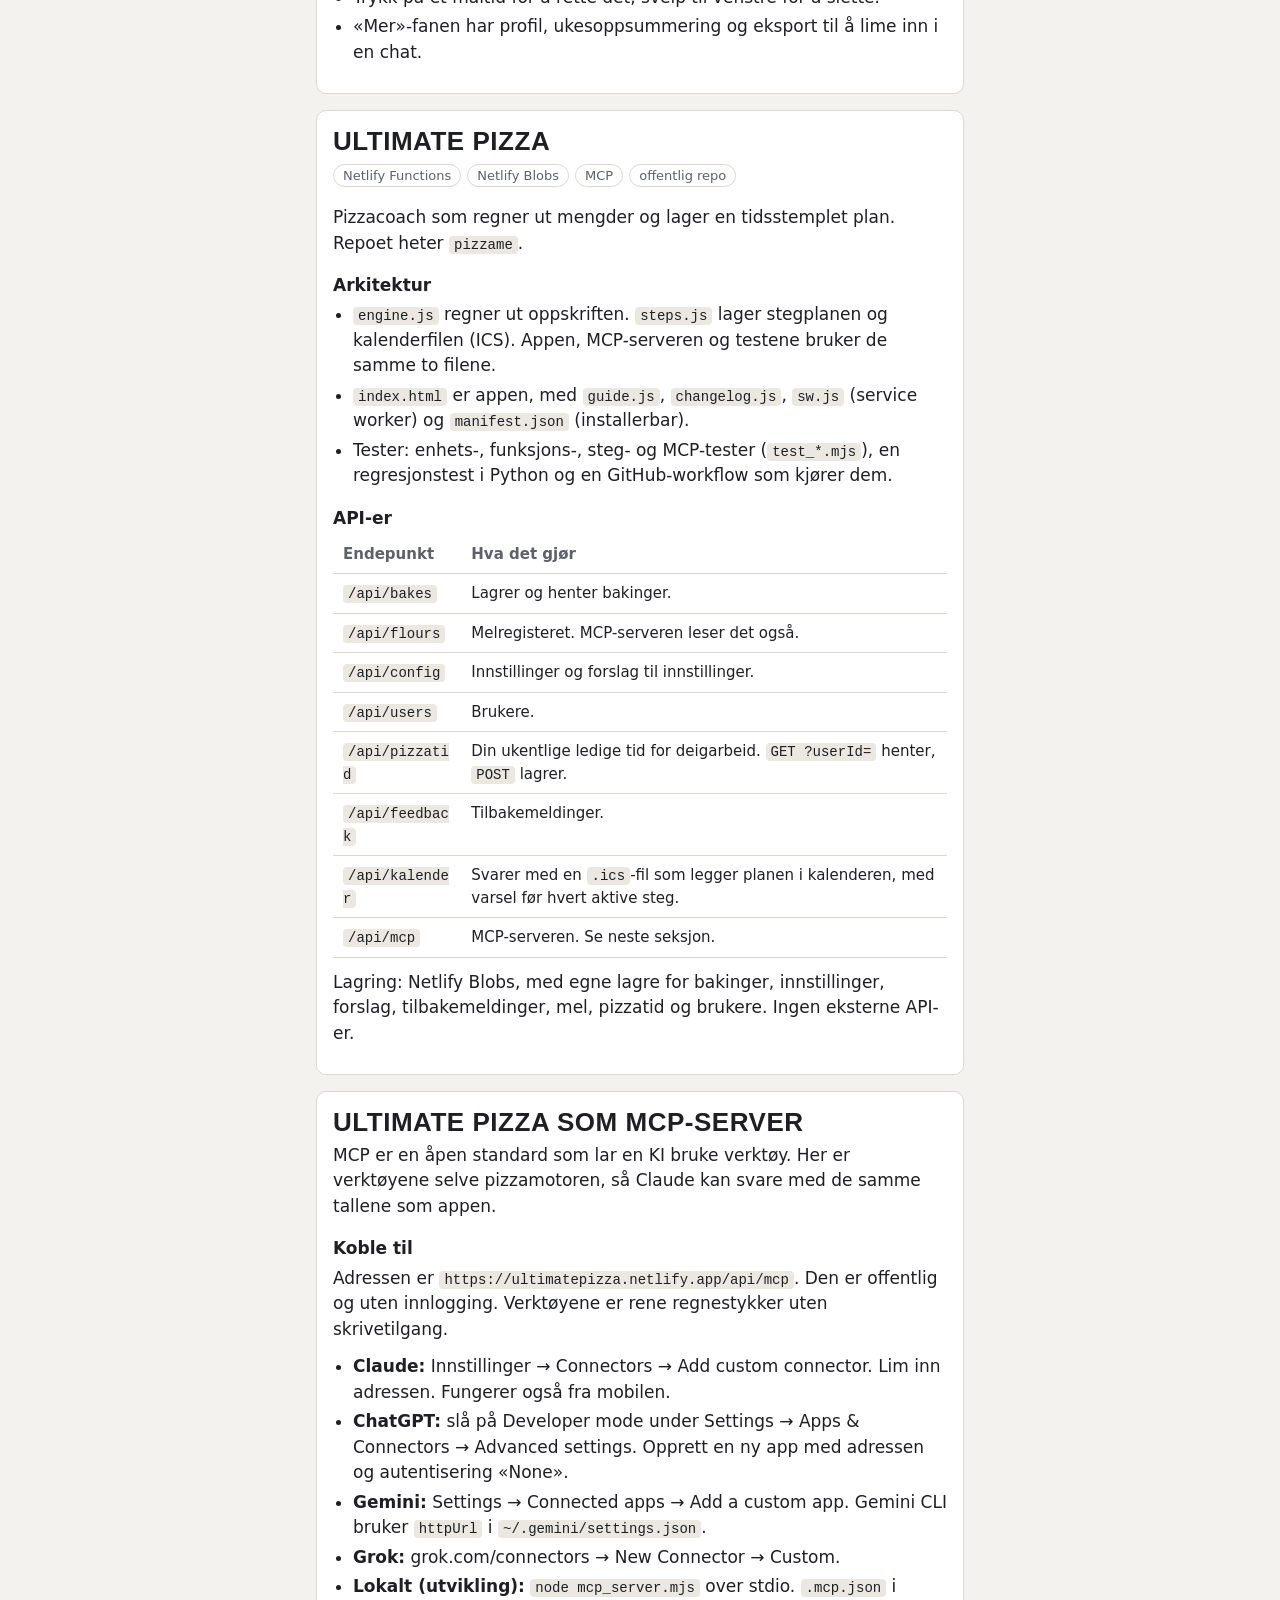
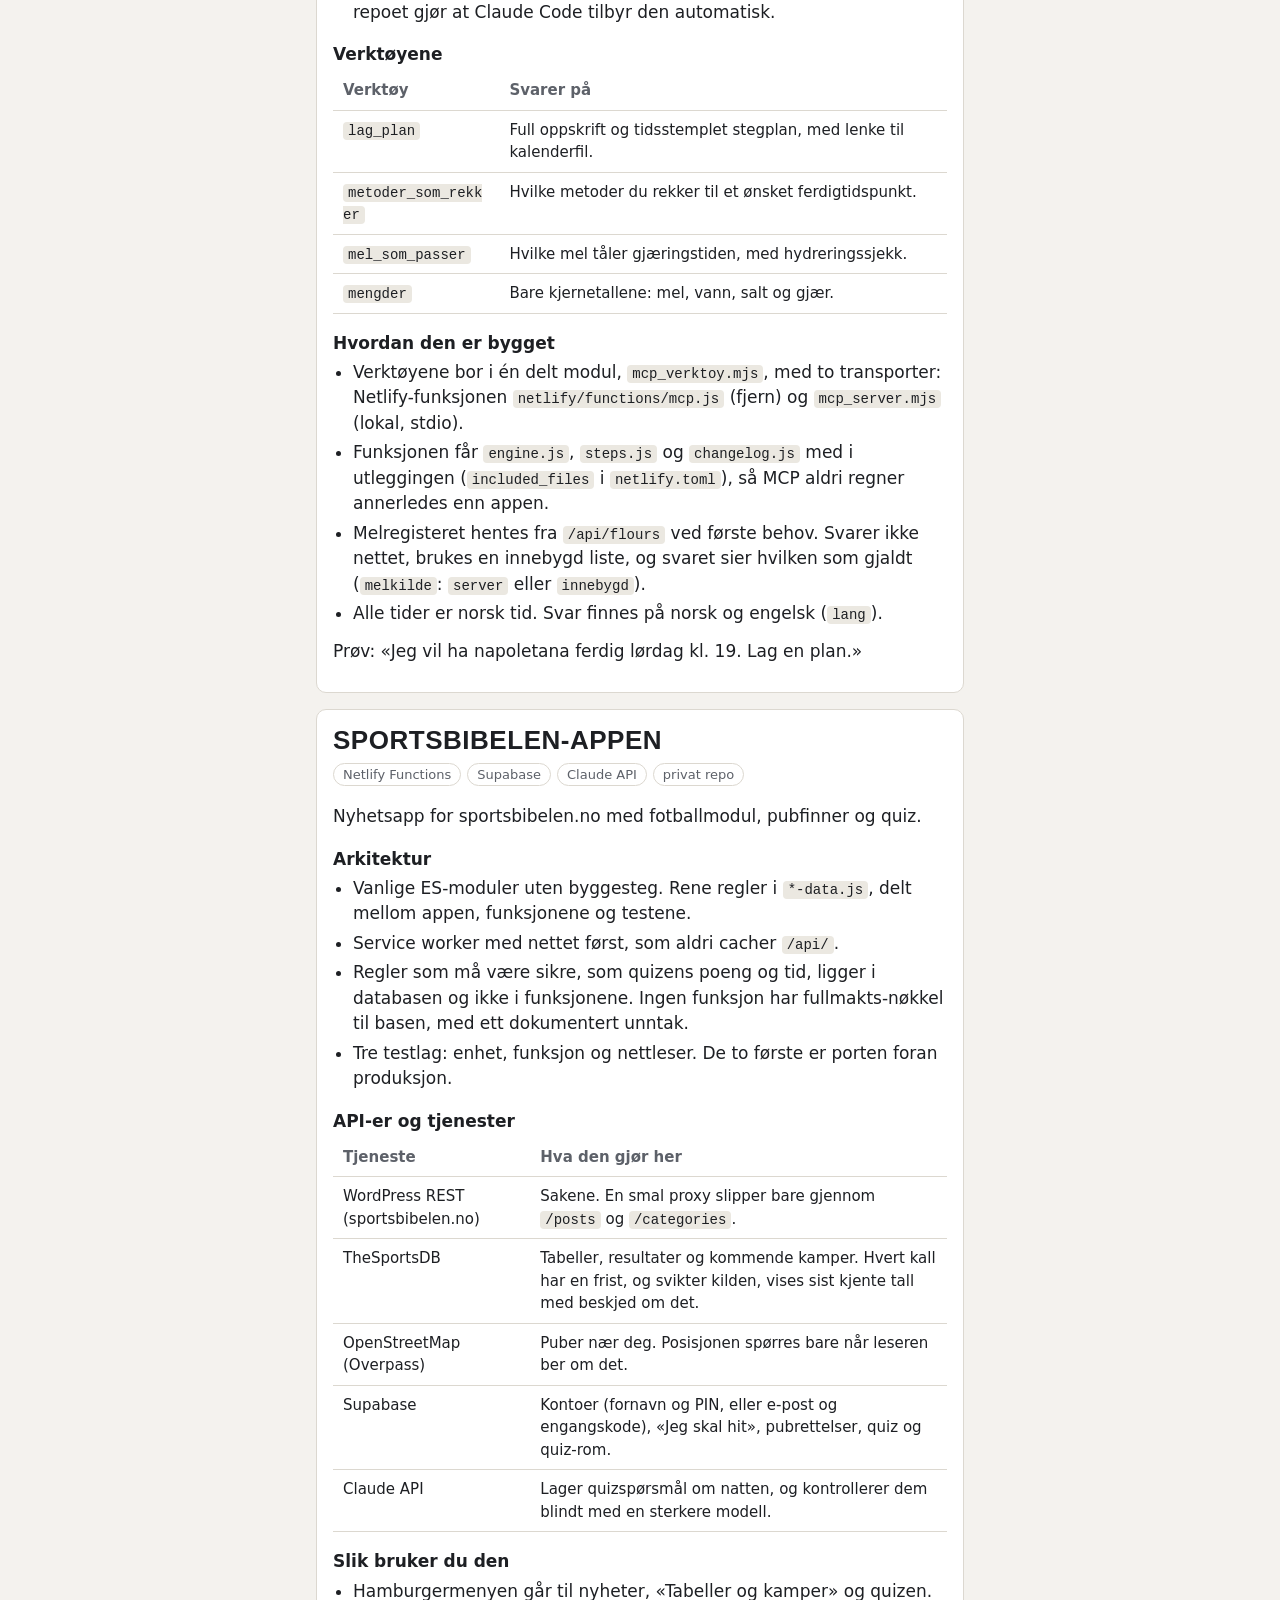
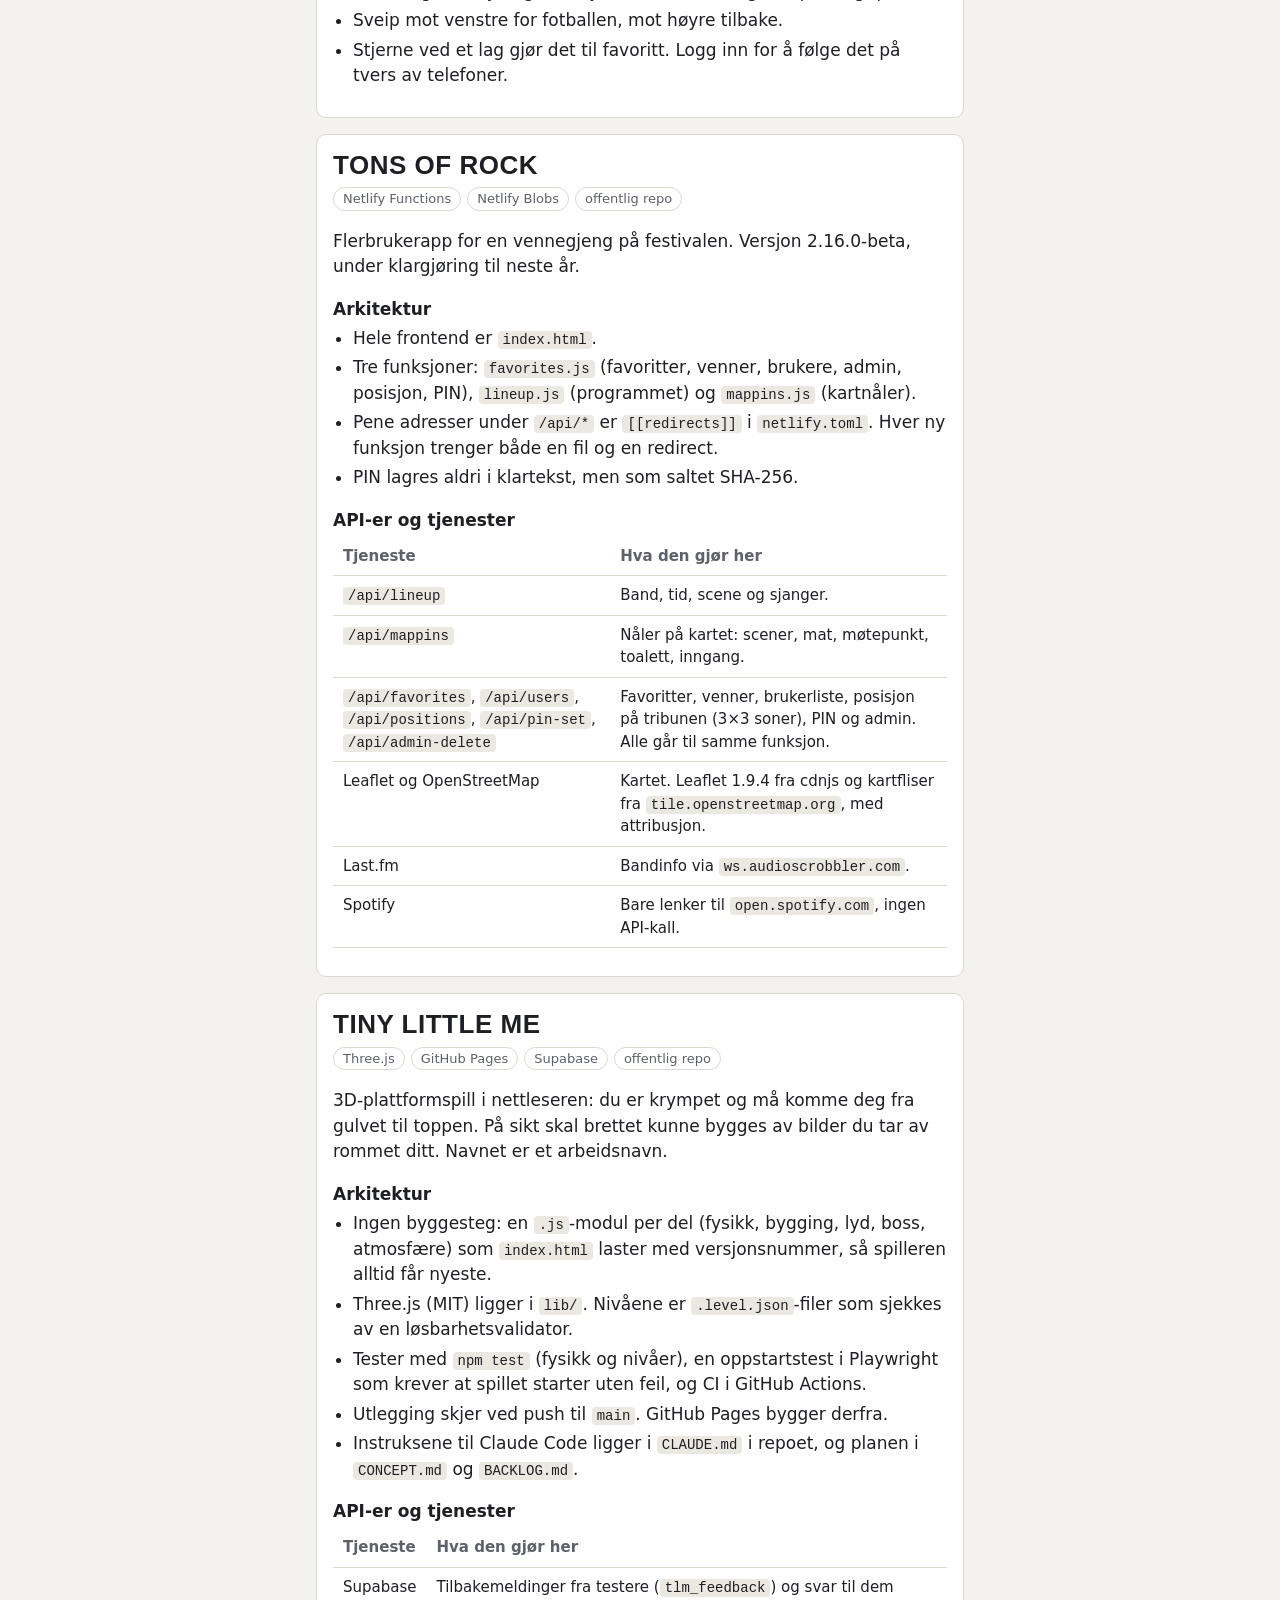
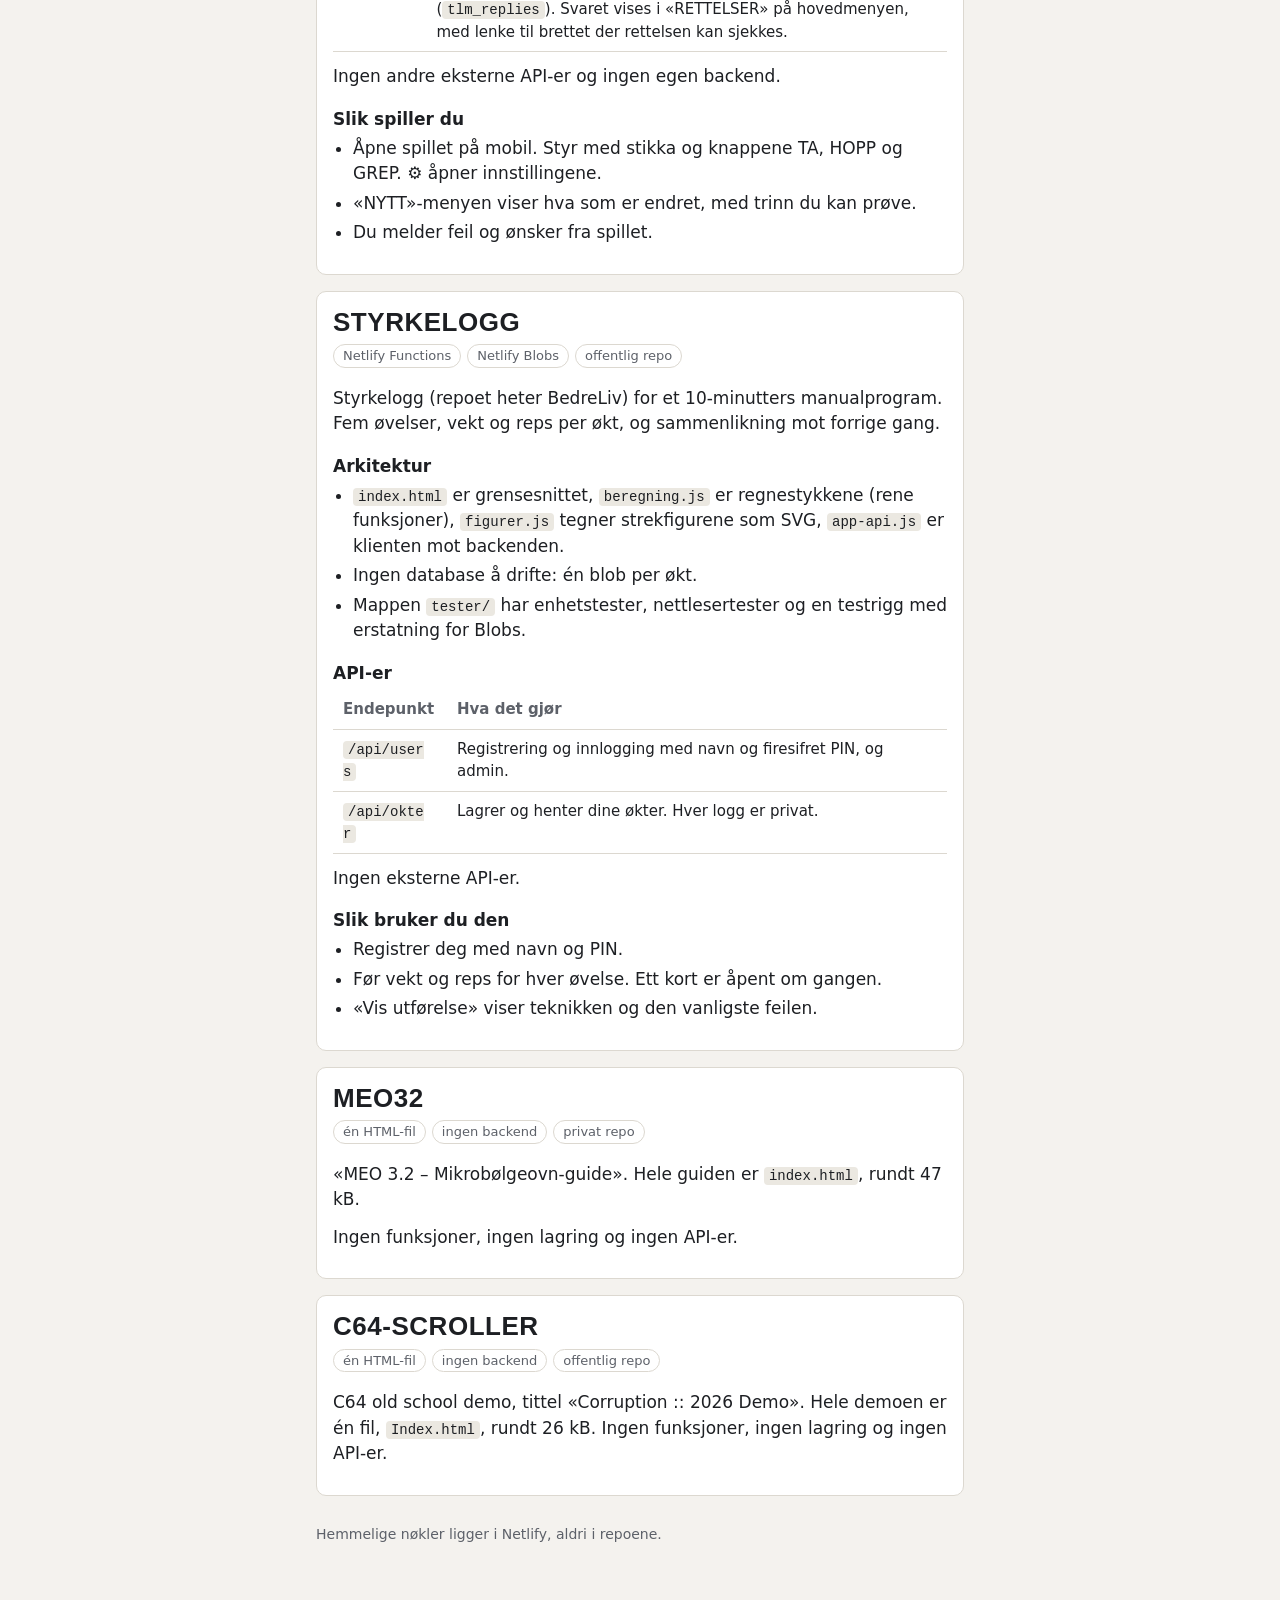
==== commit 4f580540: "Sound fjernet fra lista inntil videre Co-Authored-By: Claude Sonnet 5.5 <noreply@anthropic.com> Clau" ====
--- a/arkitektur.html
+++ b/arkitektur.html
@@ -287,11 +287,6 @@
     <p>C64 old school demo, tittel «Corruption :: 2026 Demo». Hele demoen er én fil, <code>Index.html</code>, rundt 26 kB. Ingen funksjoner, ingen lagring og ingen API-er.</p>
   </section>
 
-  <section class="app">
-    <h2>Ikke med ennå</h2>
-    <p>Sound er ikke gjennomgått. Den kommer når jeg har lest koden.</p>
-  </section>
-
   <footer>Hemmelige nøkler ligger i Netlify, aldri i repoene.</footer>
 </main>
 </body>
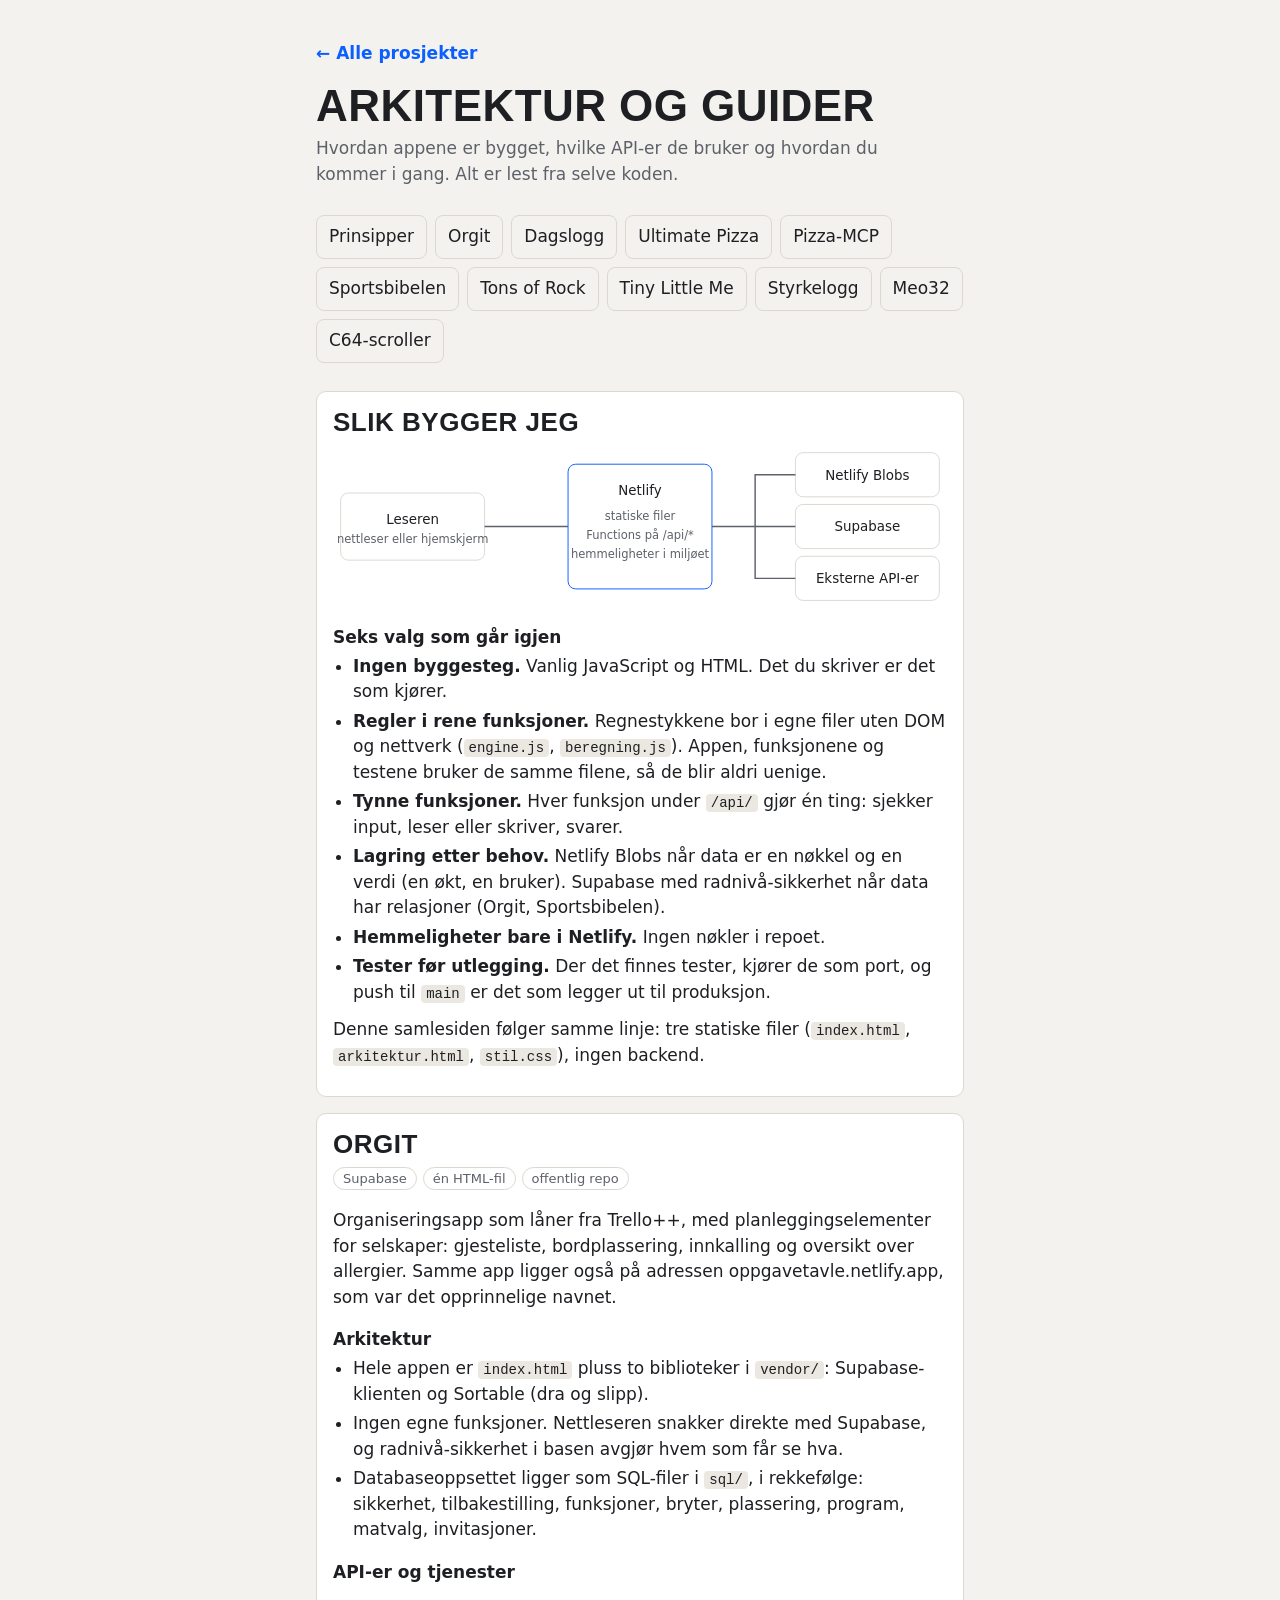
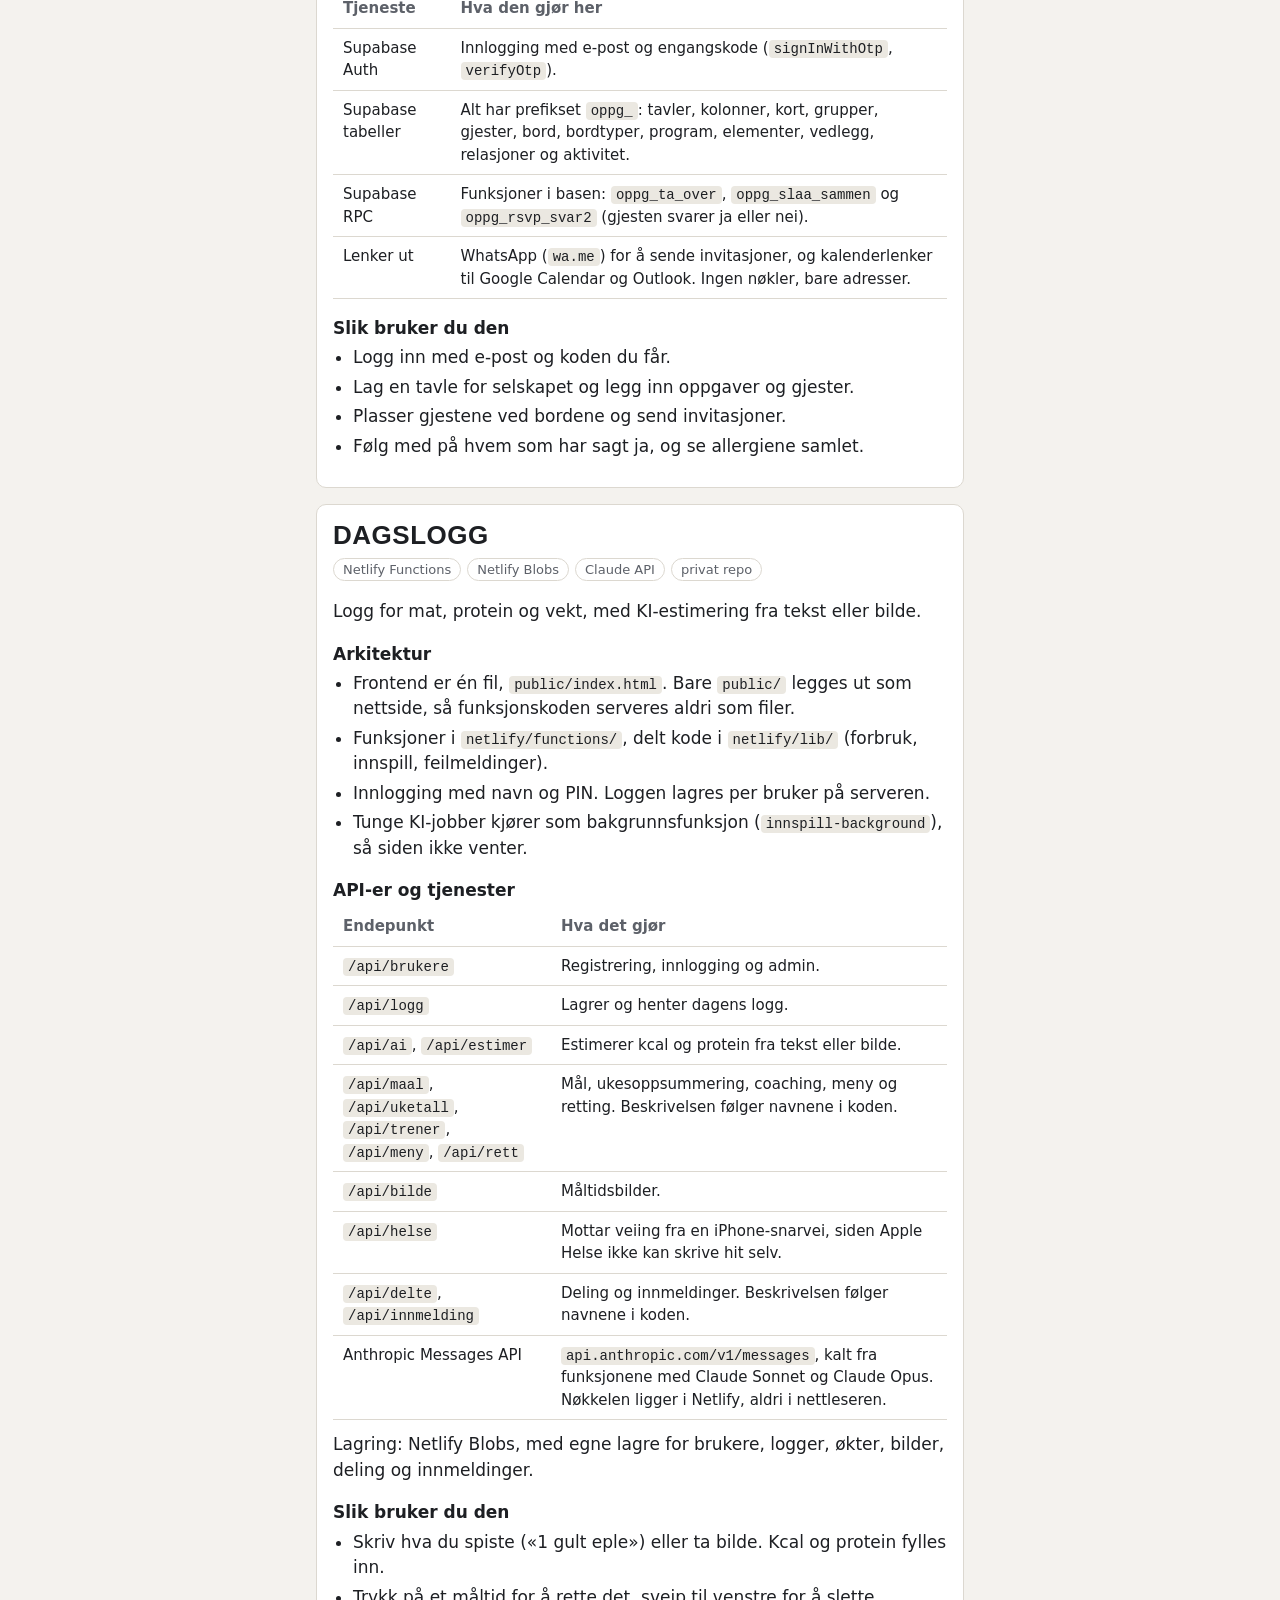
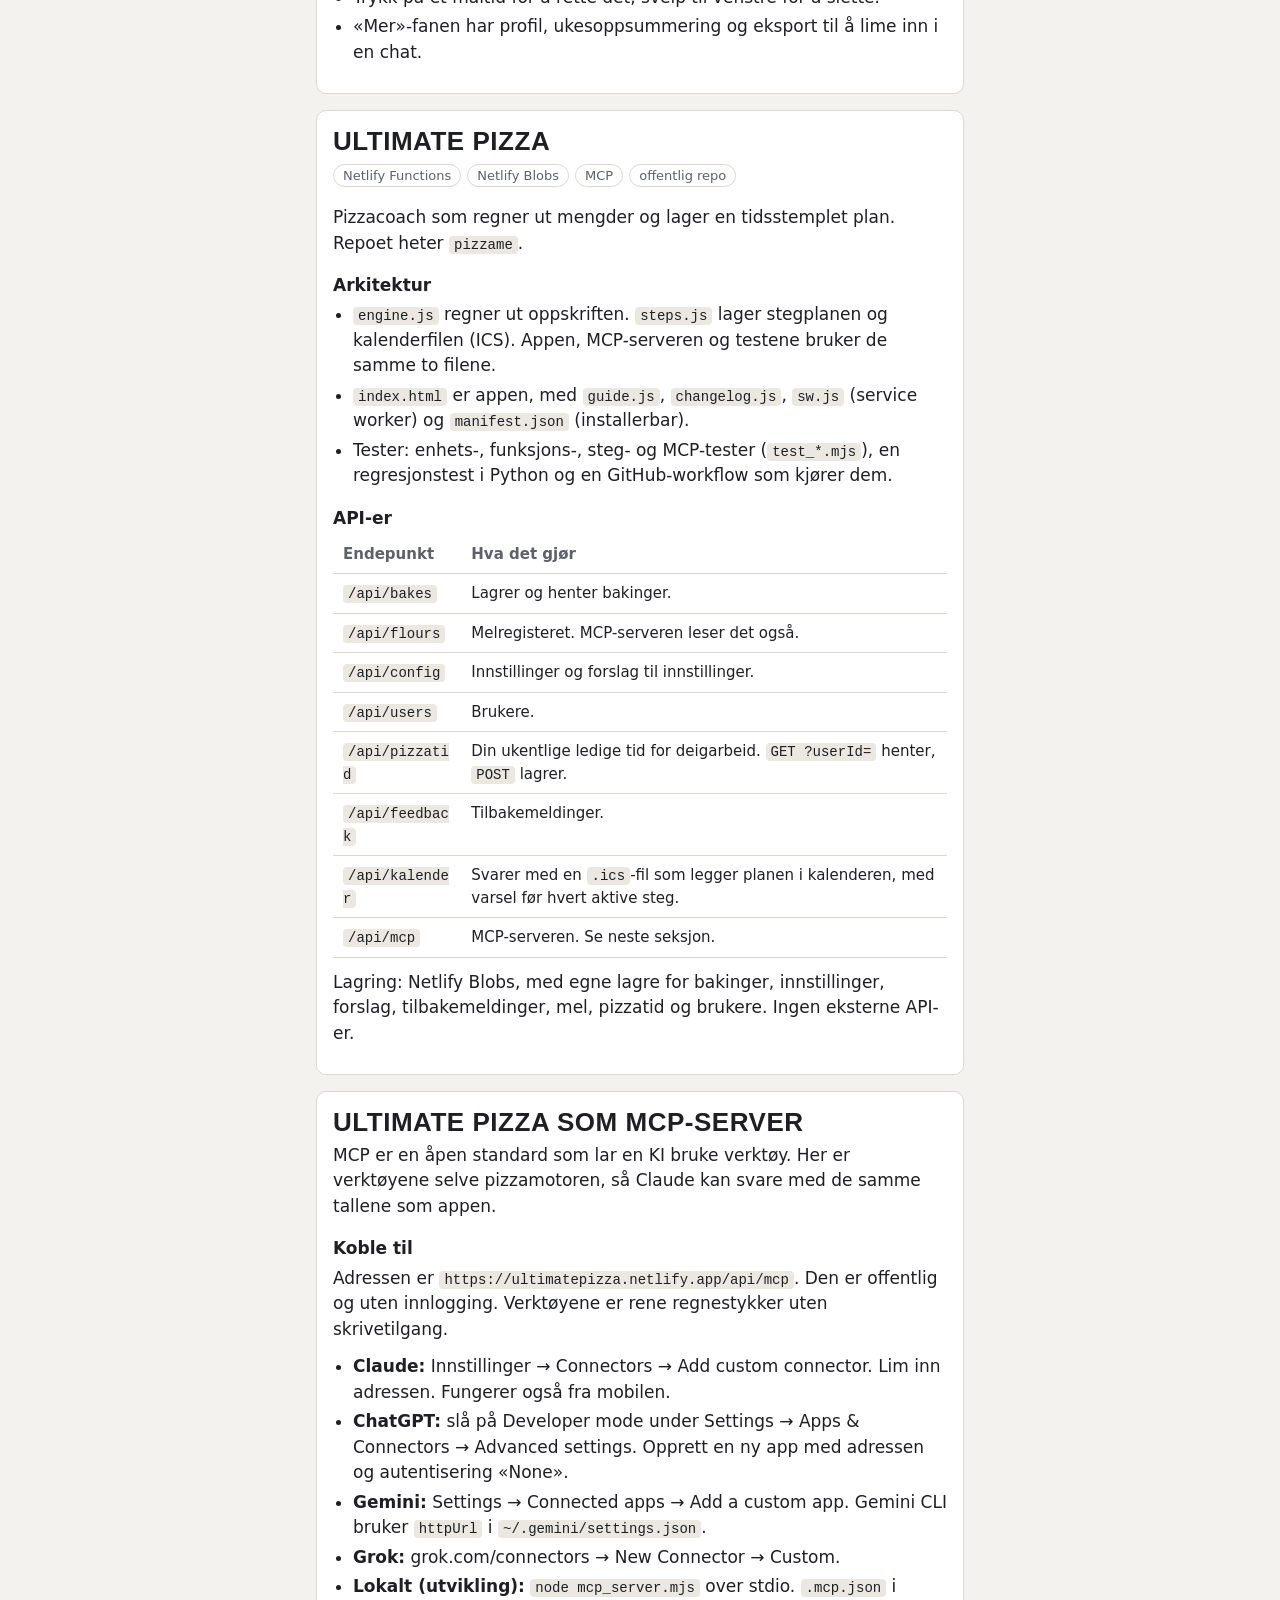
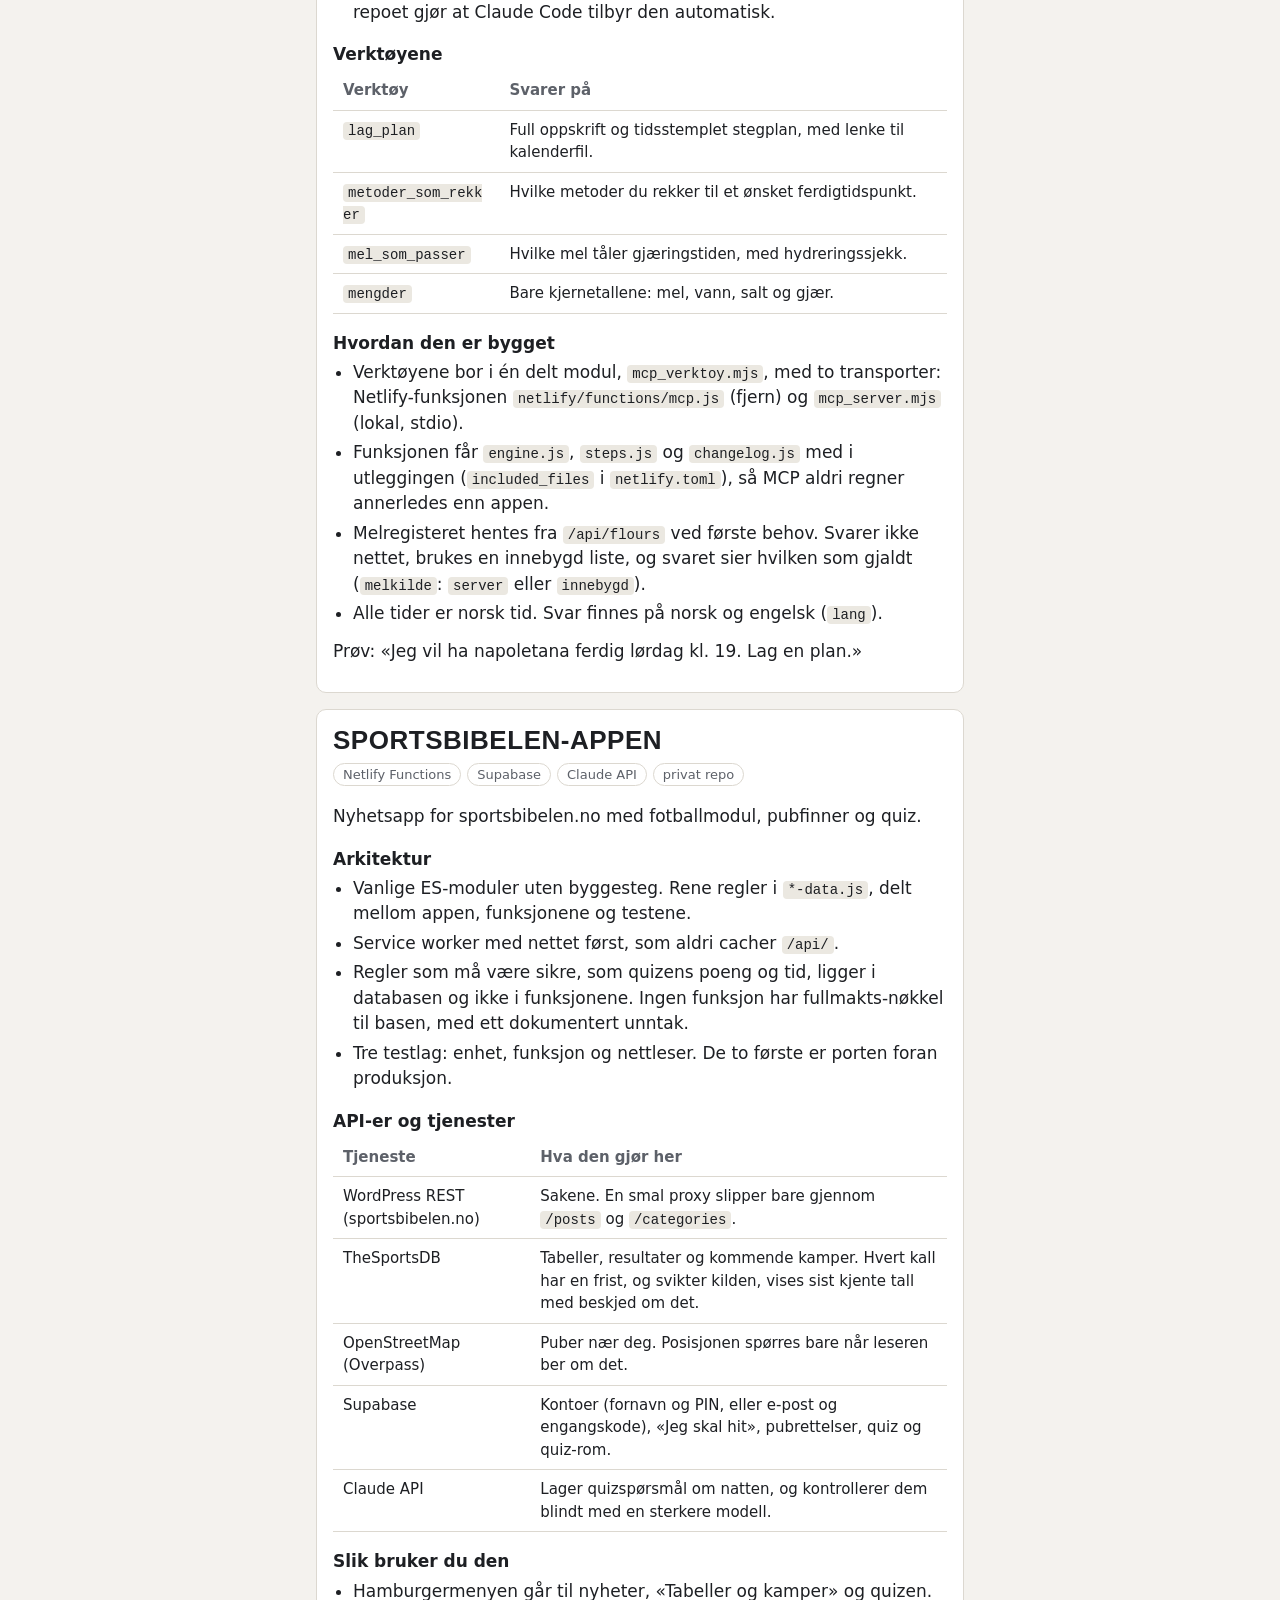
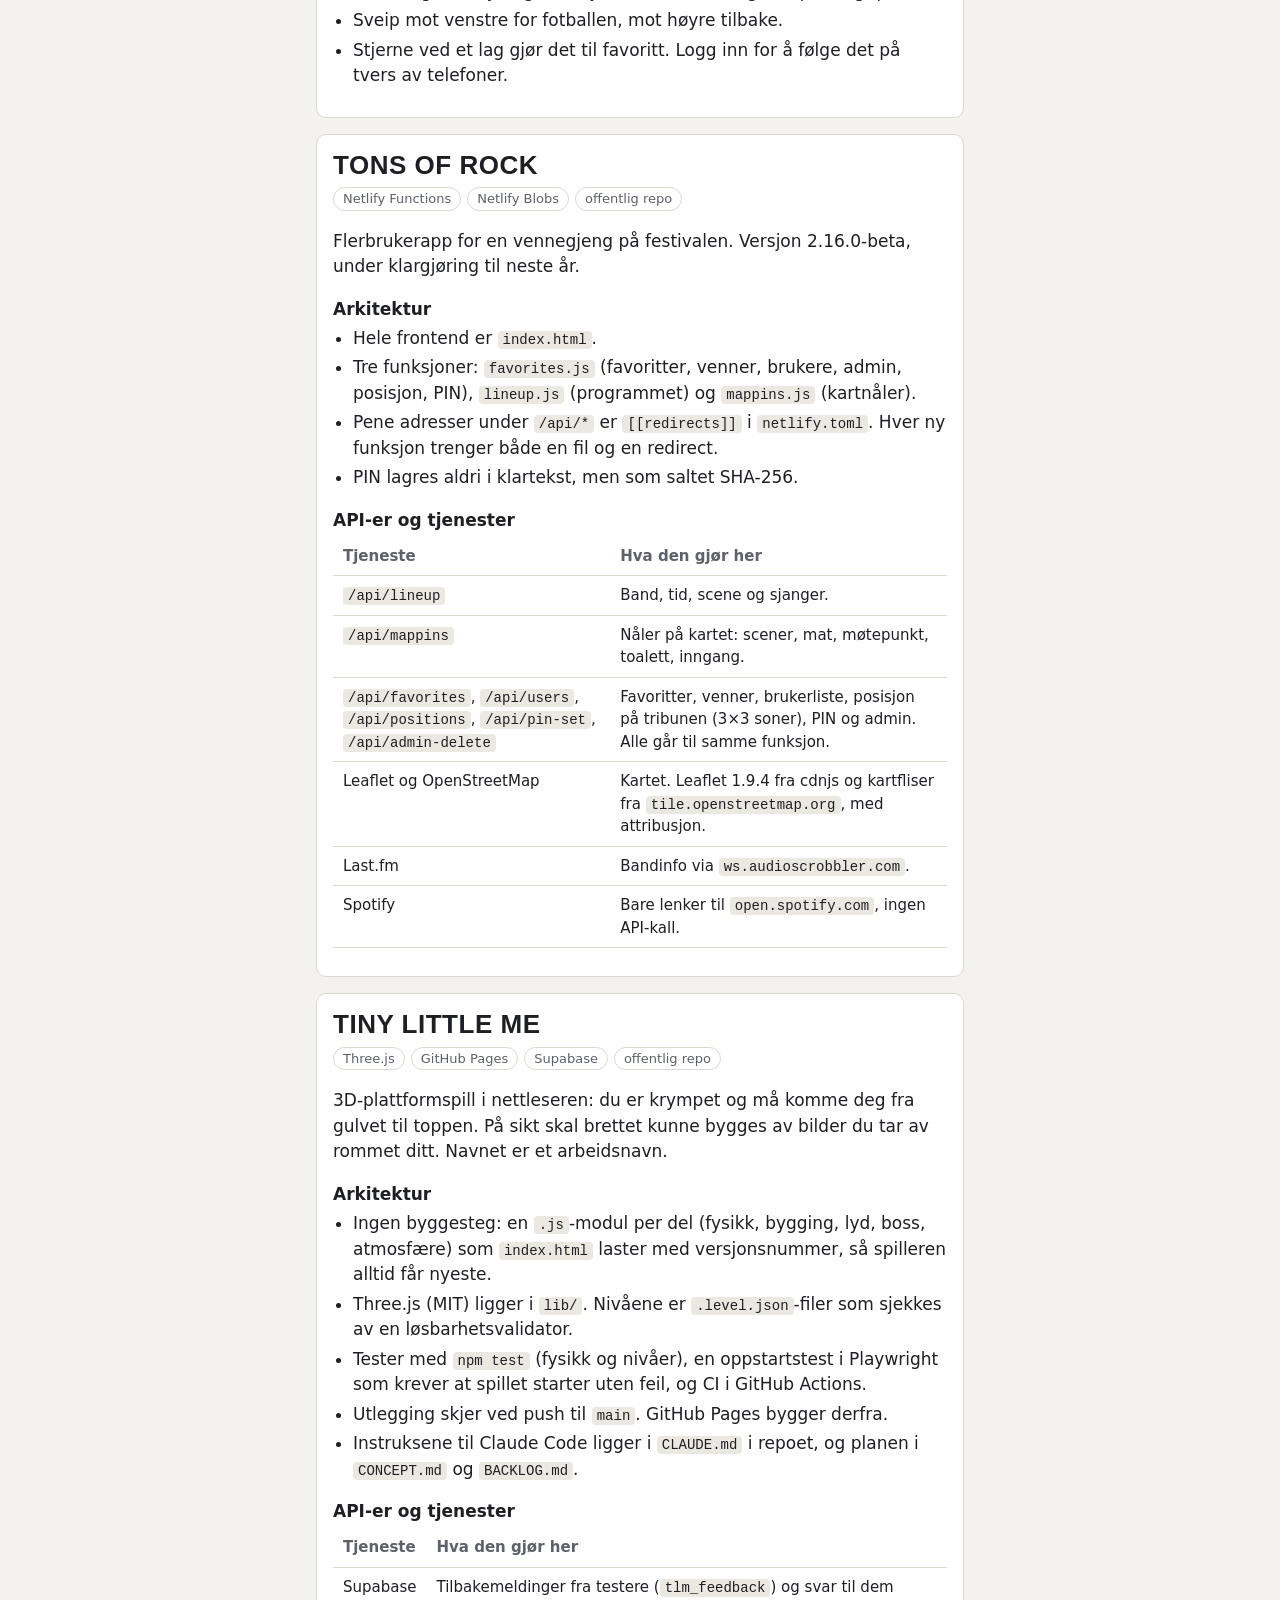
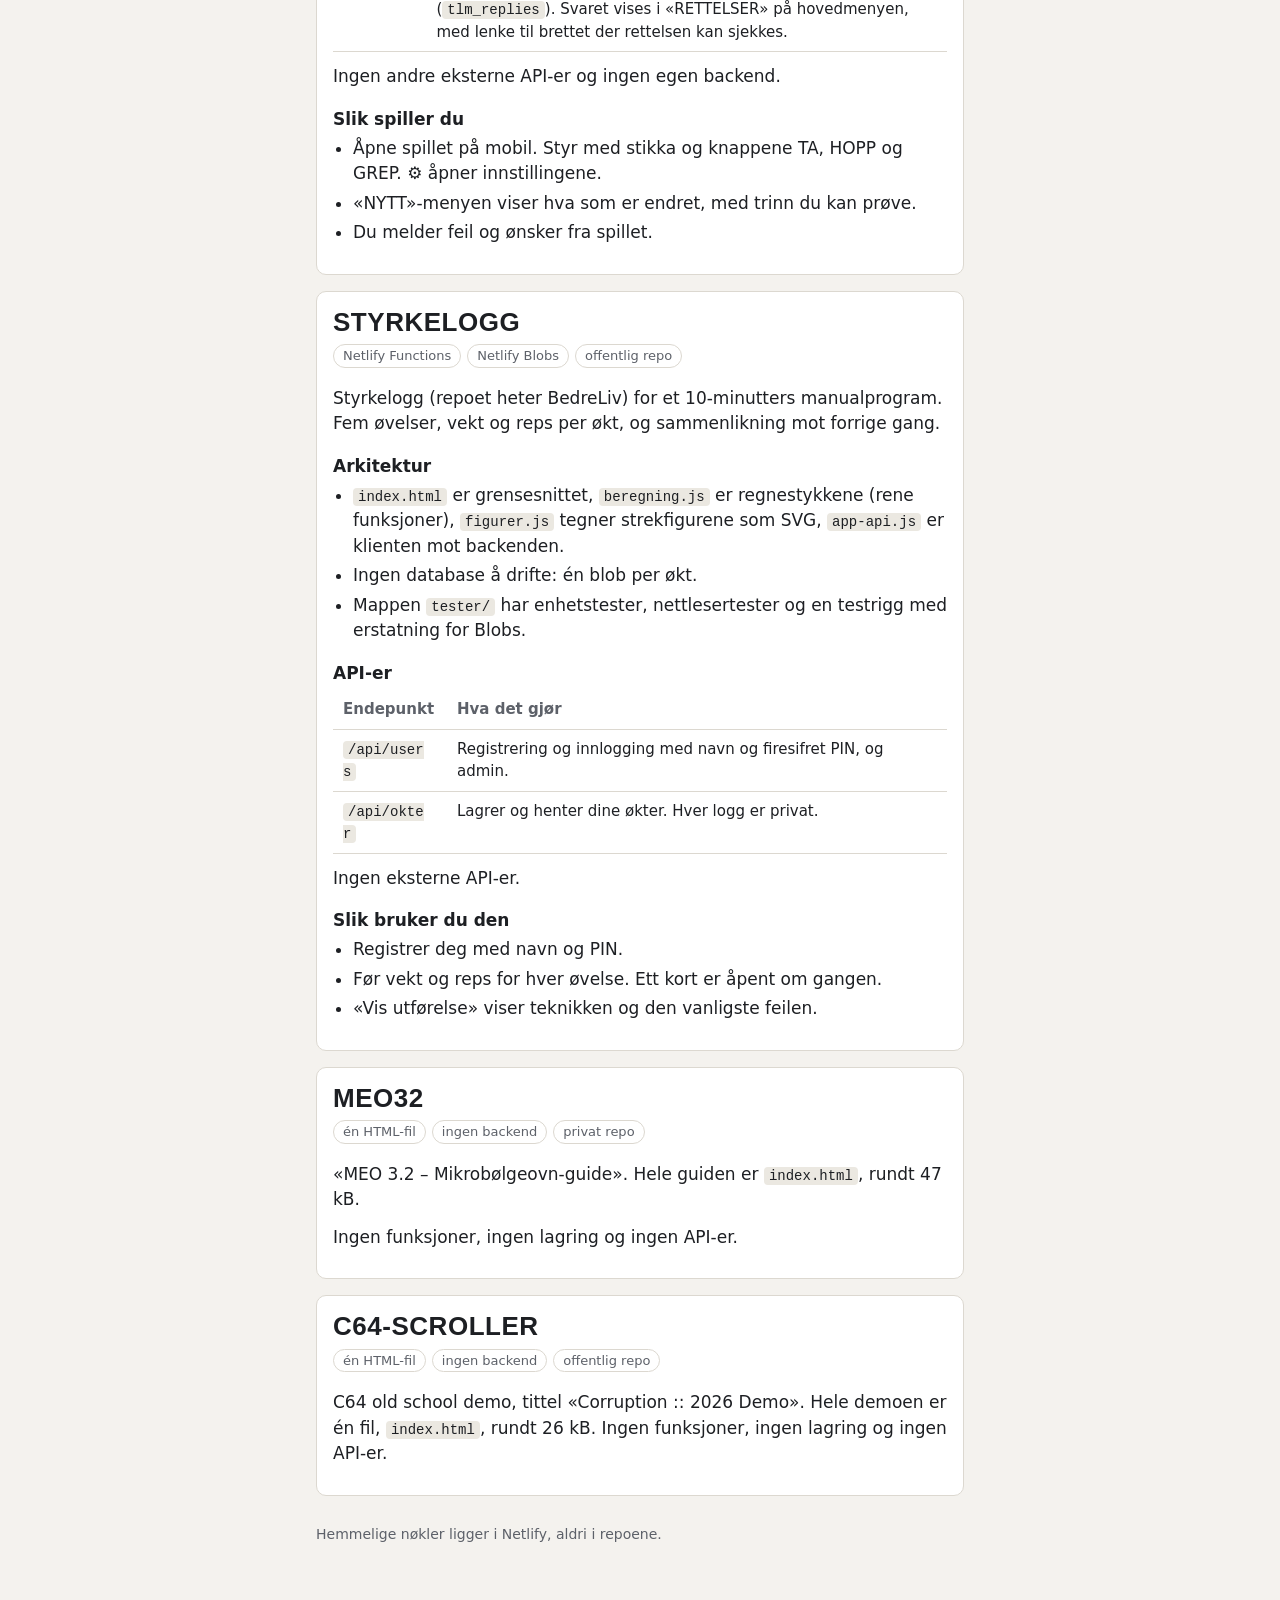
==== commit b8275edb: "C64-demoen åpnes fra rotadressen Co-Authored-By: Claude Sonnet 5.5 <noreply@anthropic.com> Claude-Se" ====
--- a/arkitektur.html
+++ b/arkitektur.html
@@ -284,7 +284,7 @@
   <section class="app" id="c64">
     <h2>C64-scroller</h2>
     <p><span class="merke">én HTML-fil</span><span class="merke">ingen backend</span><span class="merke">offentlig repo</span></p>
-    <p>C64 old school demo, tittel «Corruption :: 2026 Demo». Hele demoen er én fil, <code>Index.html</code>, rundt 26 kB. Ingen funksjoner, ingen lagring og ingen API-er.</p>
+    <p>C64 old school demo, tittel «Corruption :: 2026 Demo». Hele demoen er én fil, <code>index.html</code>, rundt 26 kB. Ingen funksjoner, ingen lagring og ingen API-er.</p>
   </section>
 
   <footer>Hemmelige nøkler ligger i Netlify, aldri i repoene.</footer>
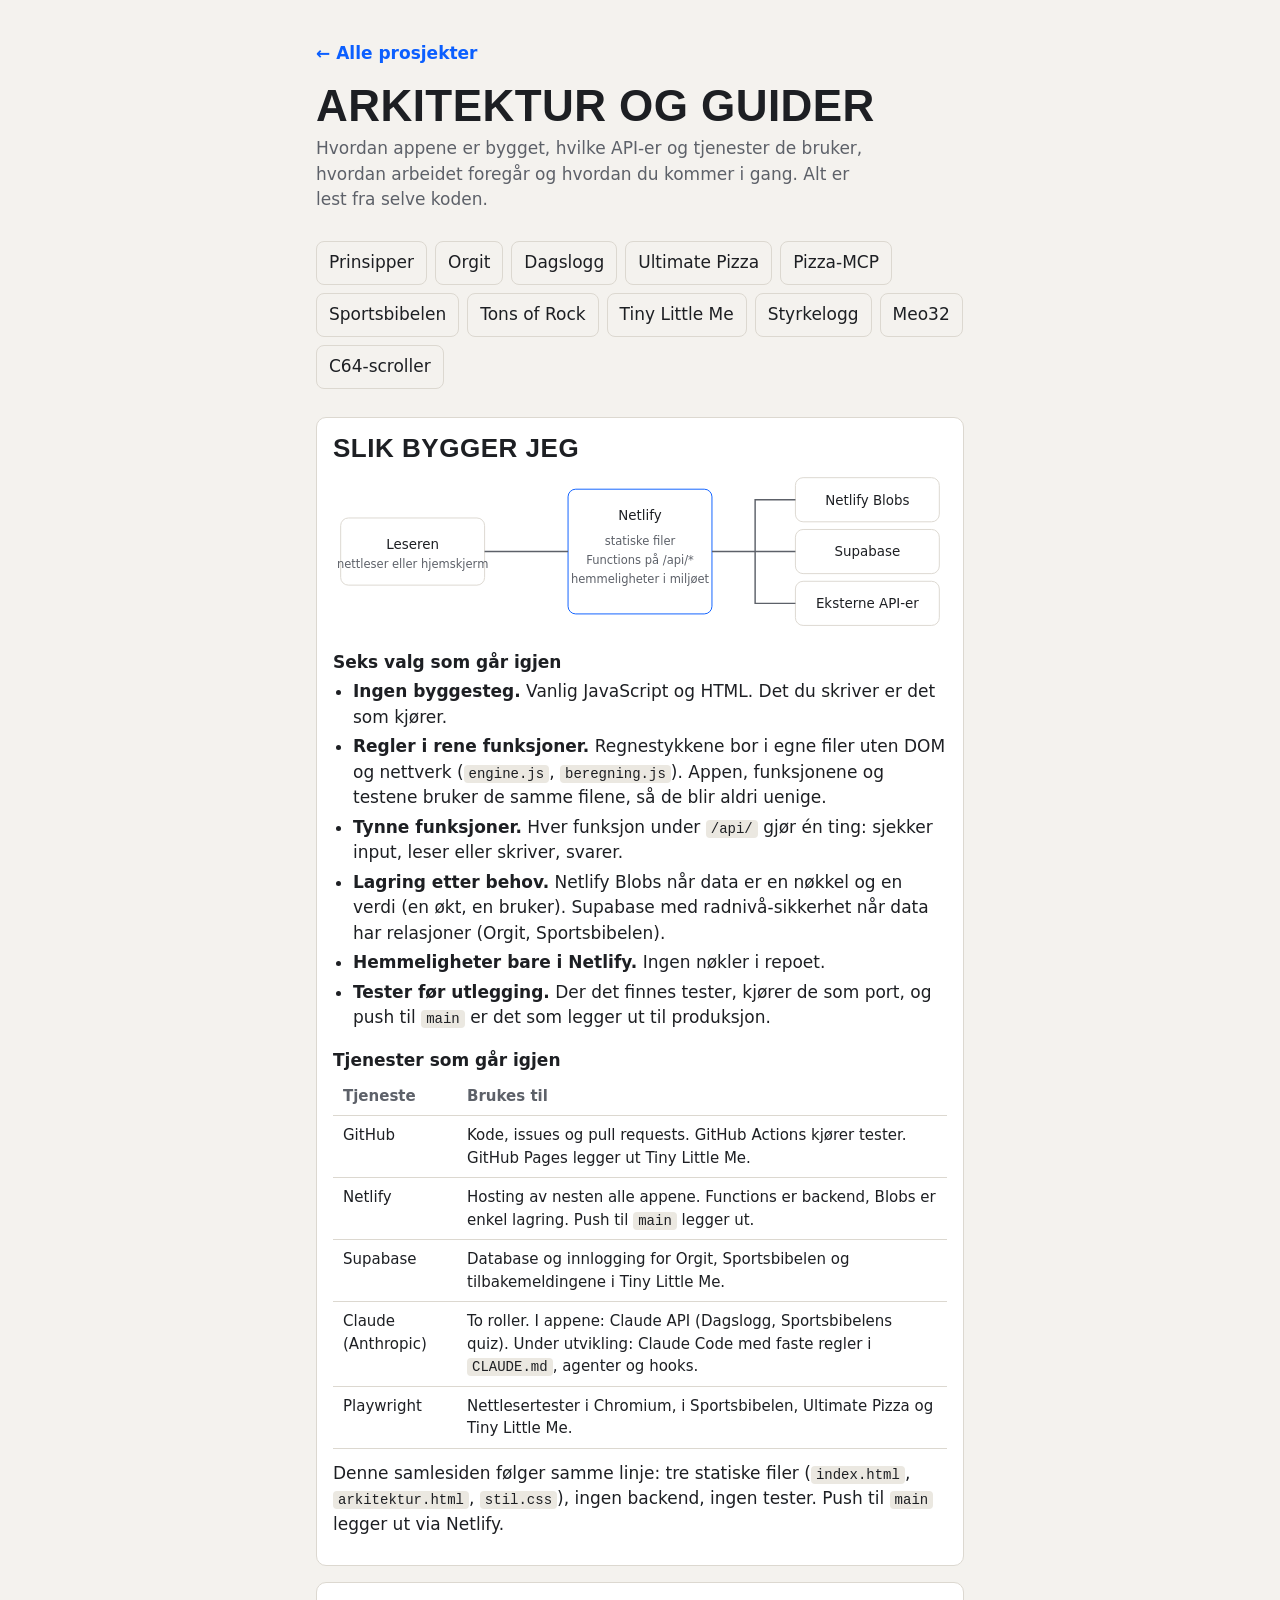
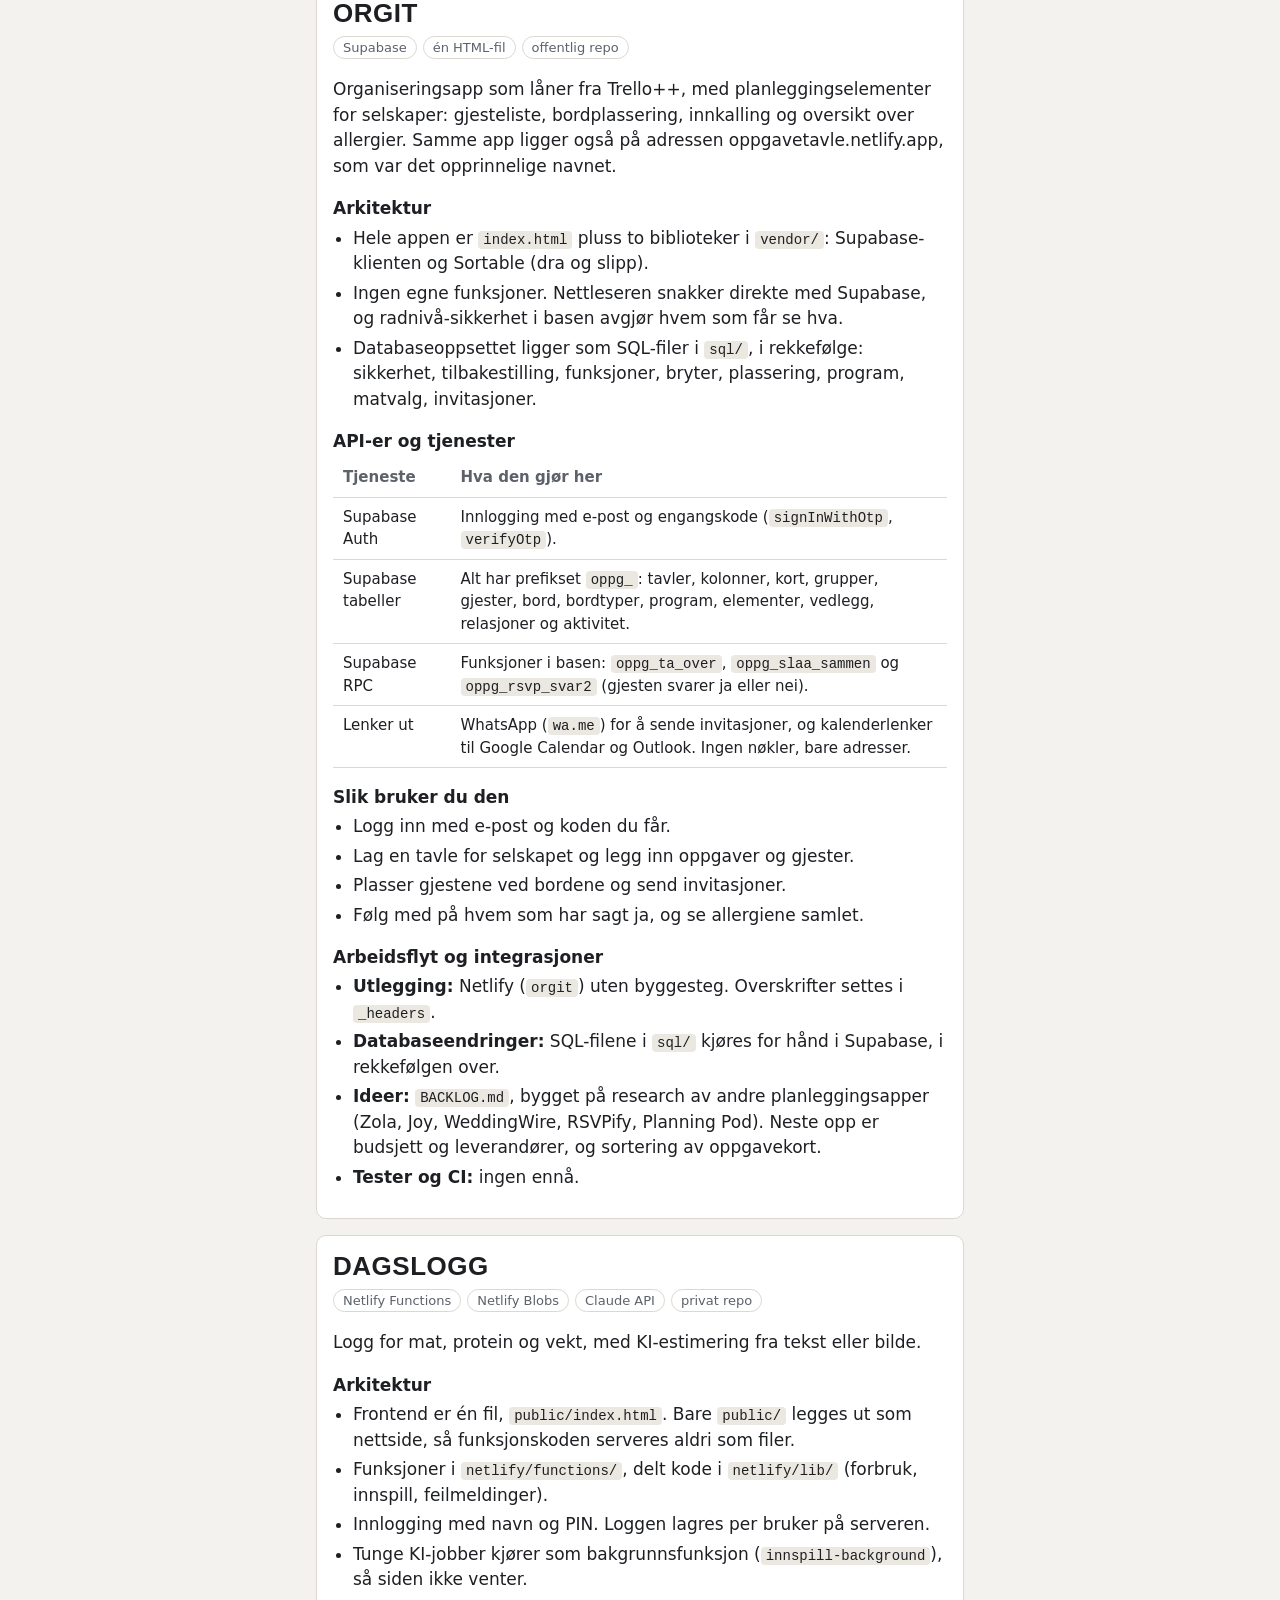
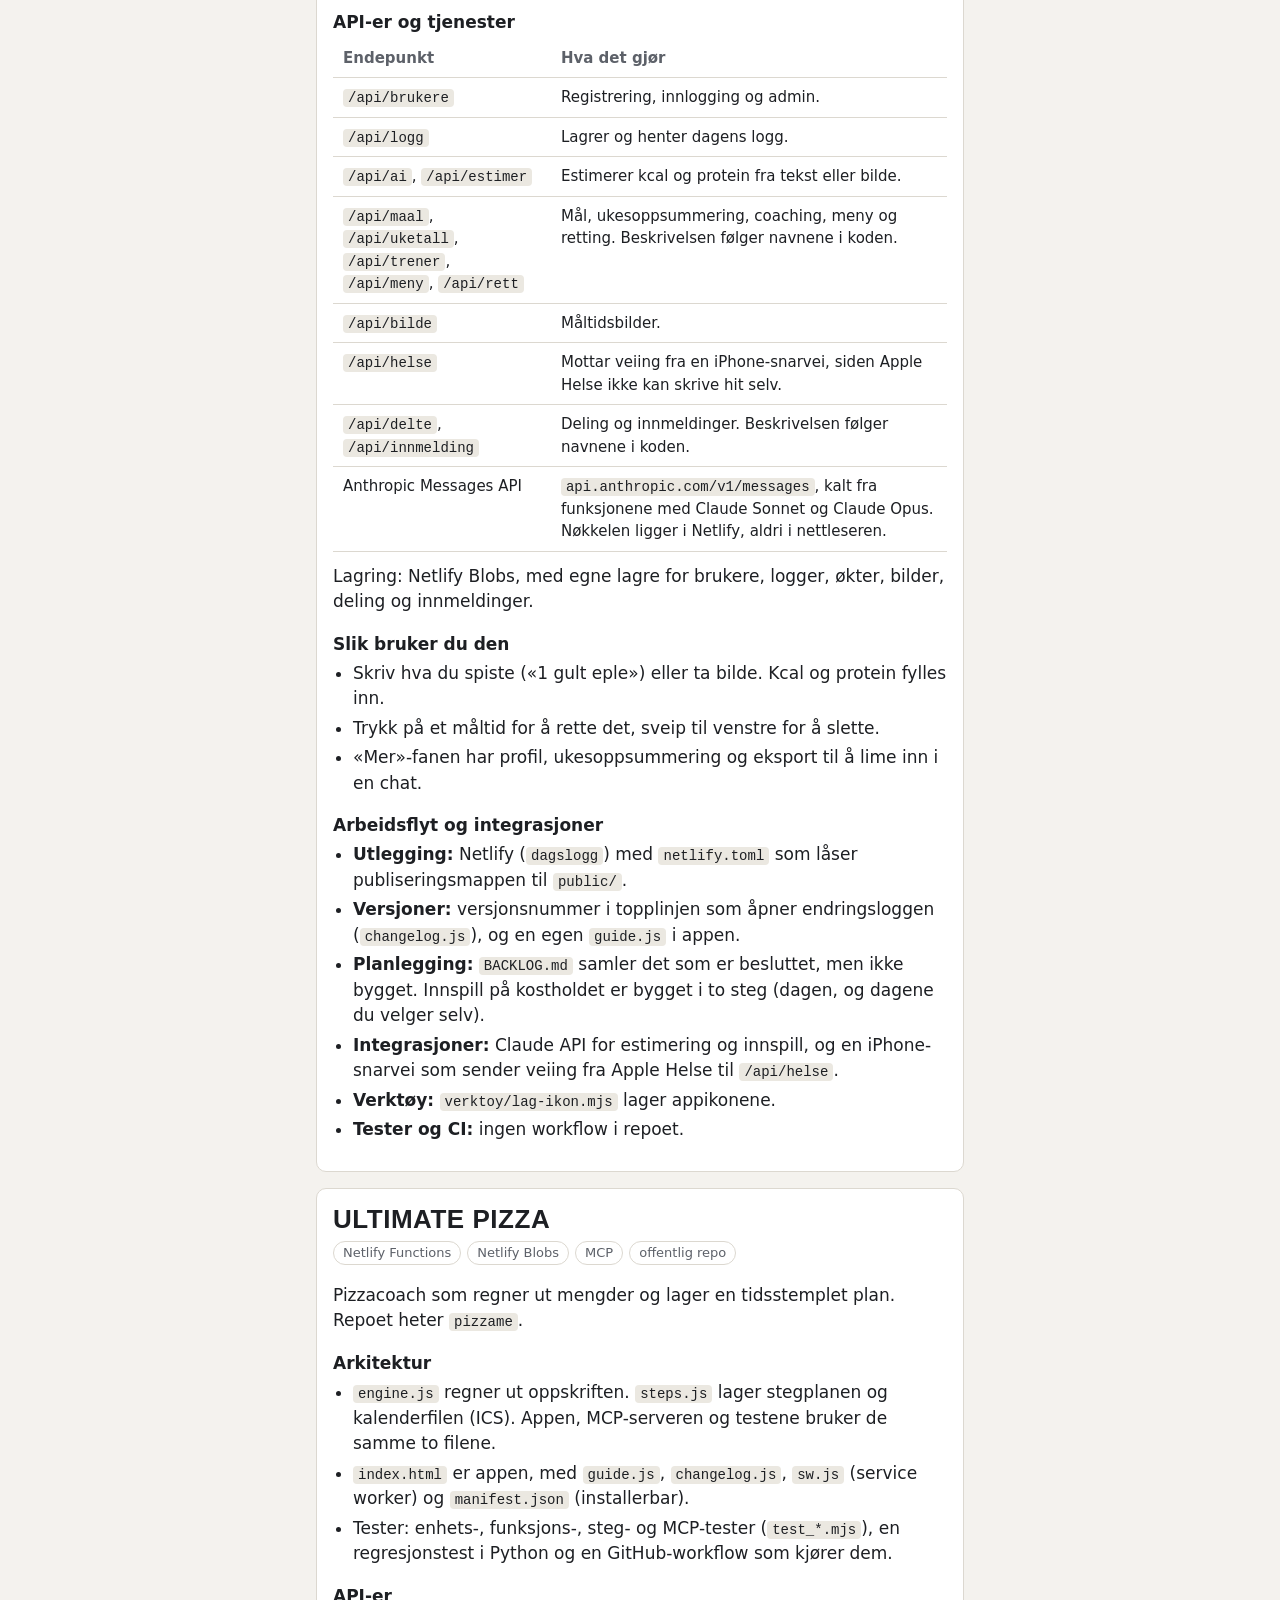
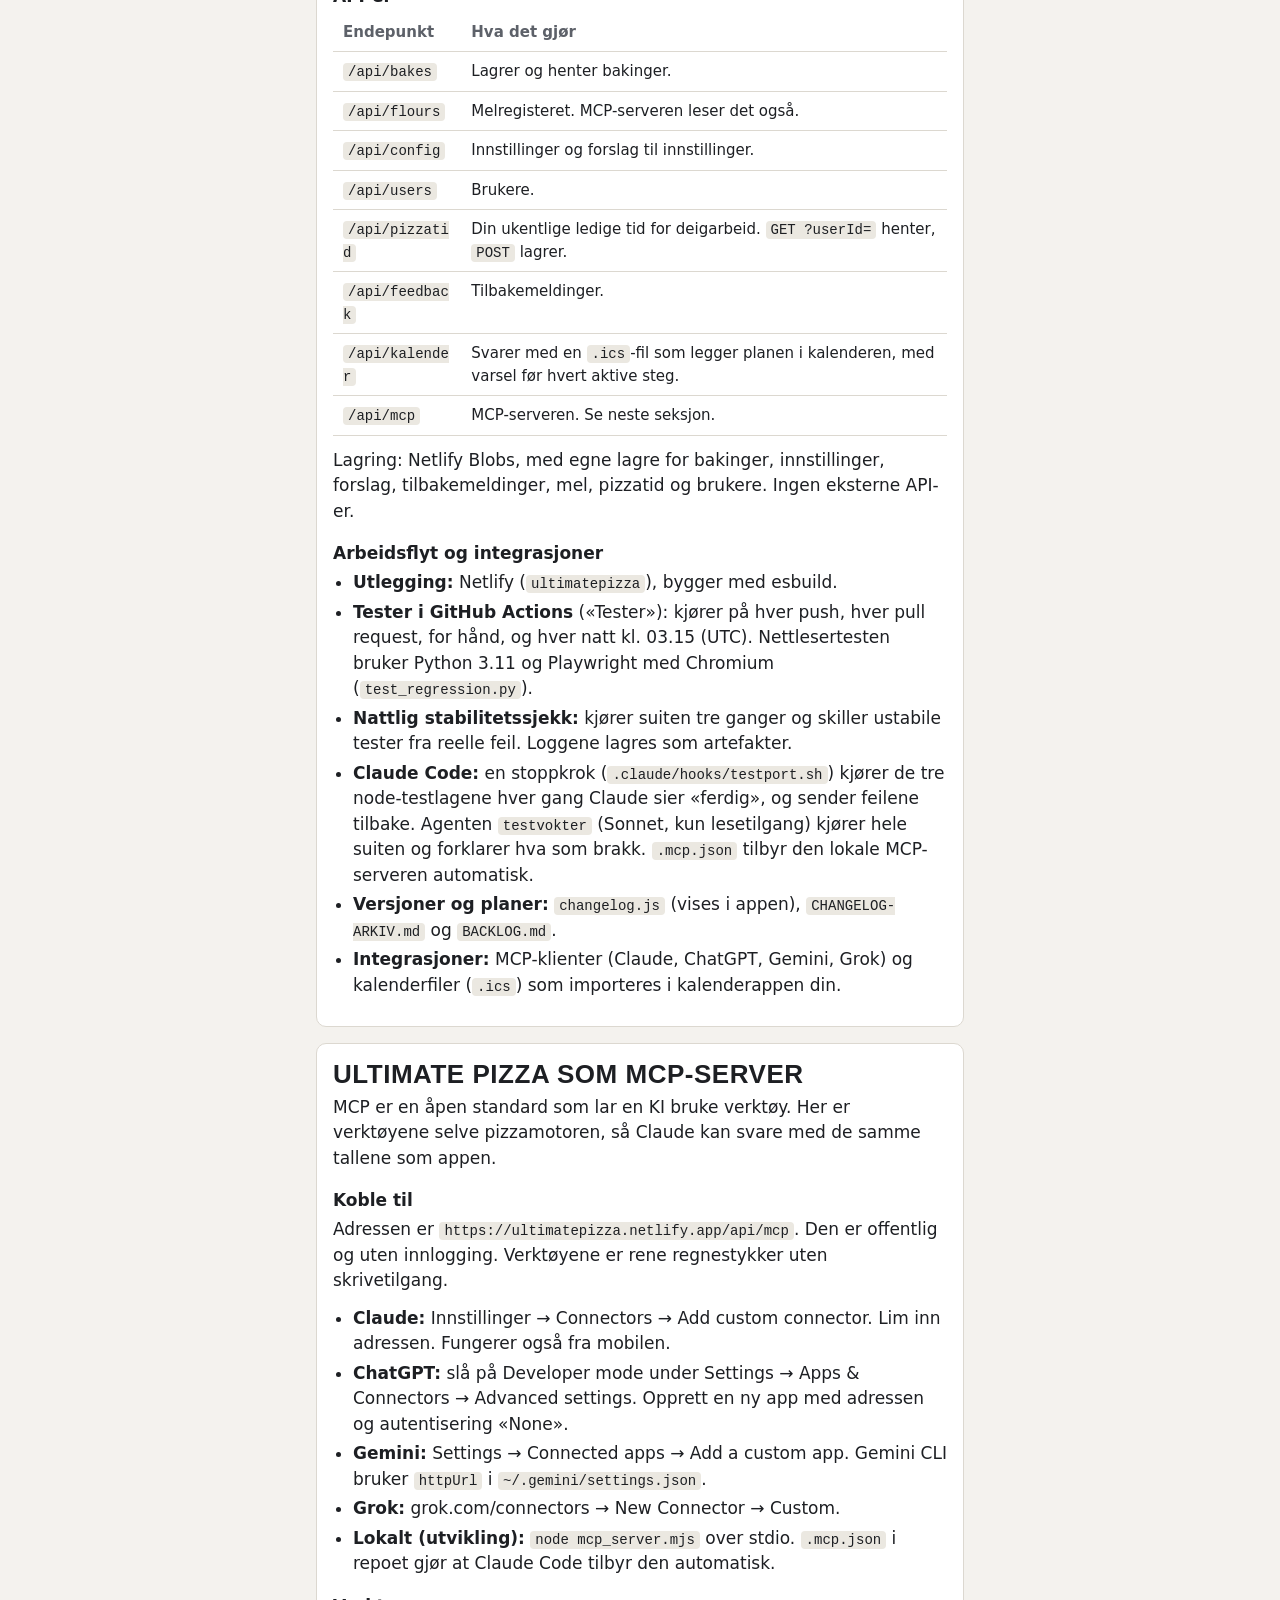
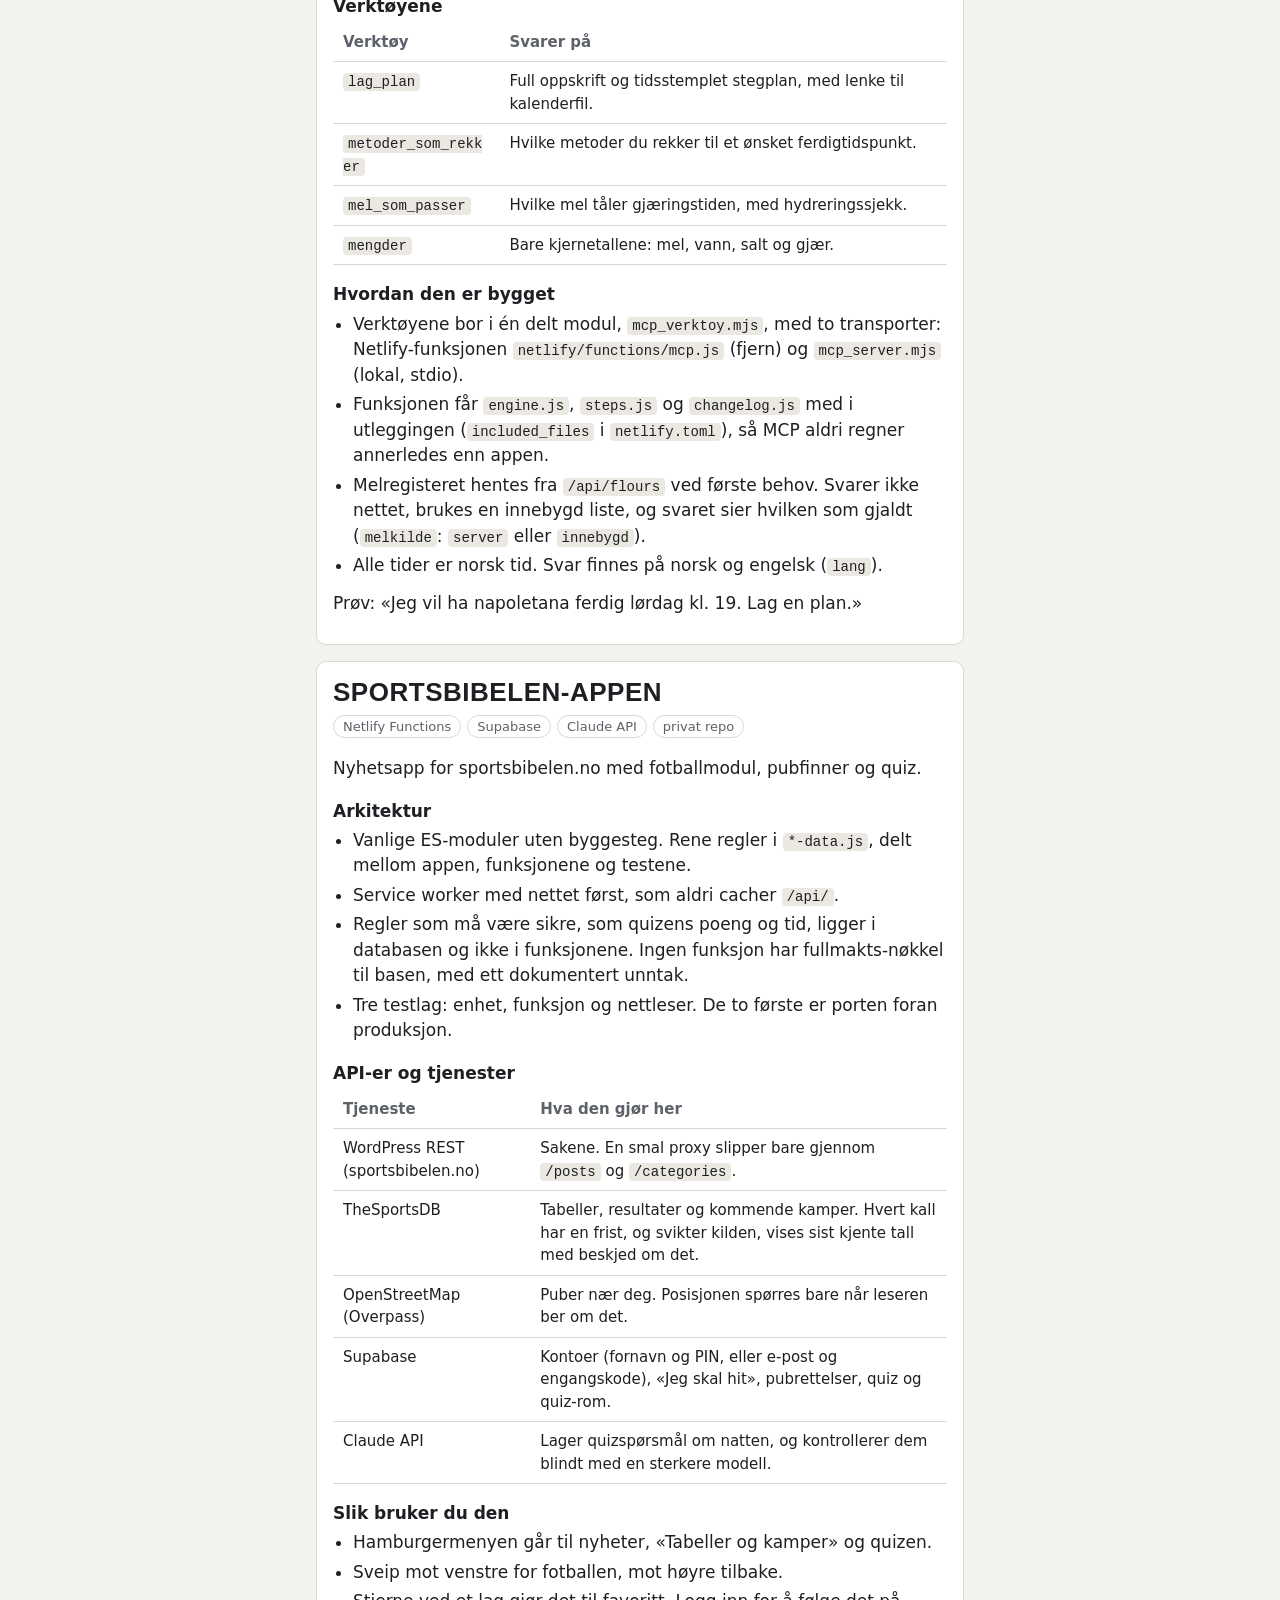
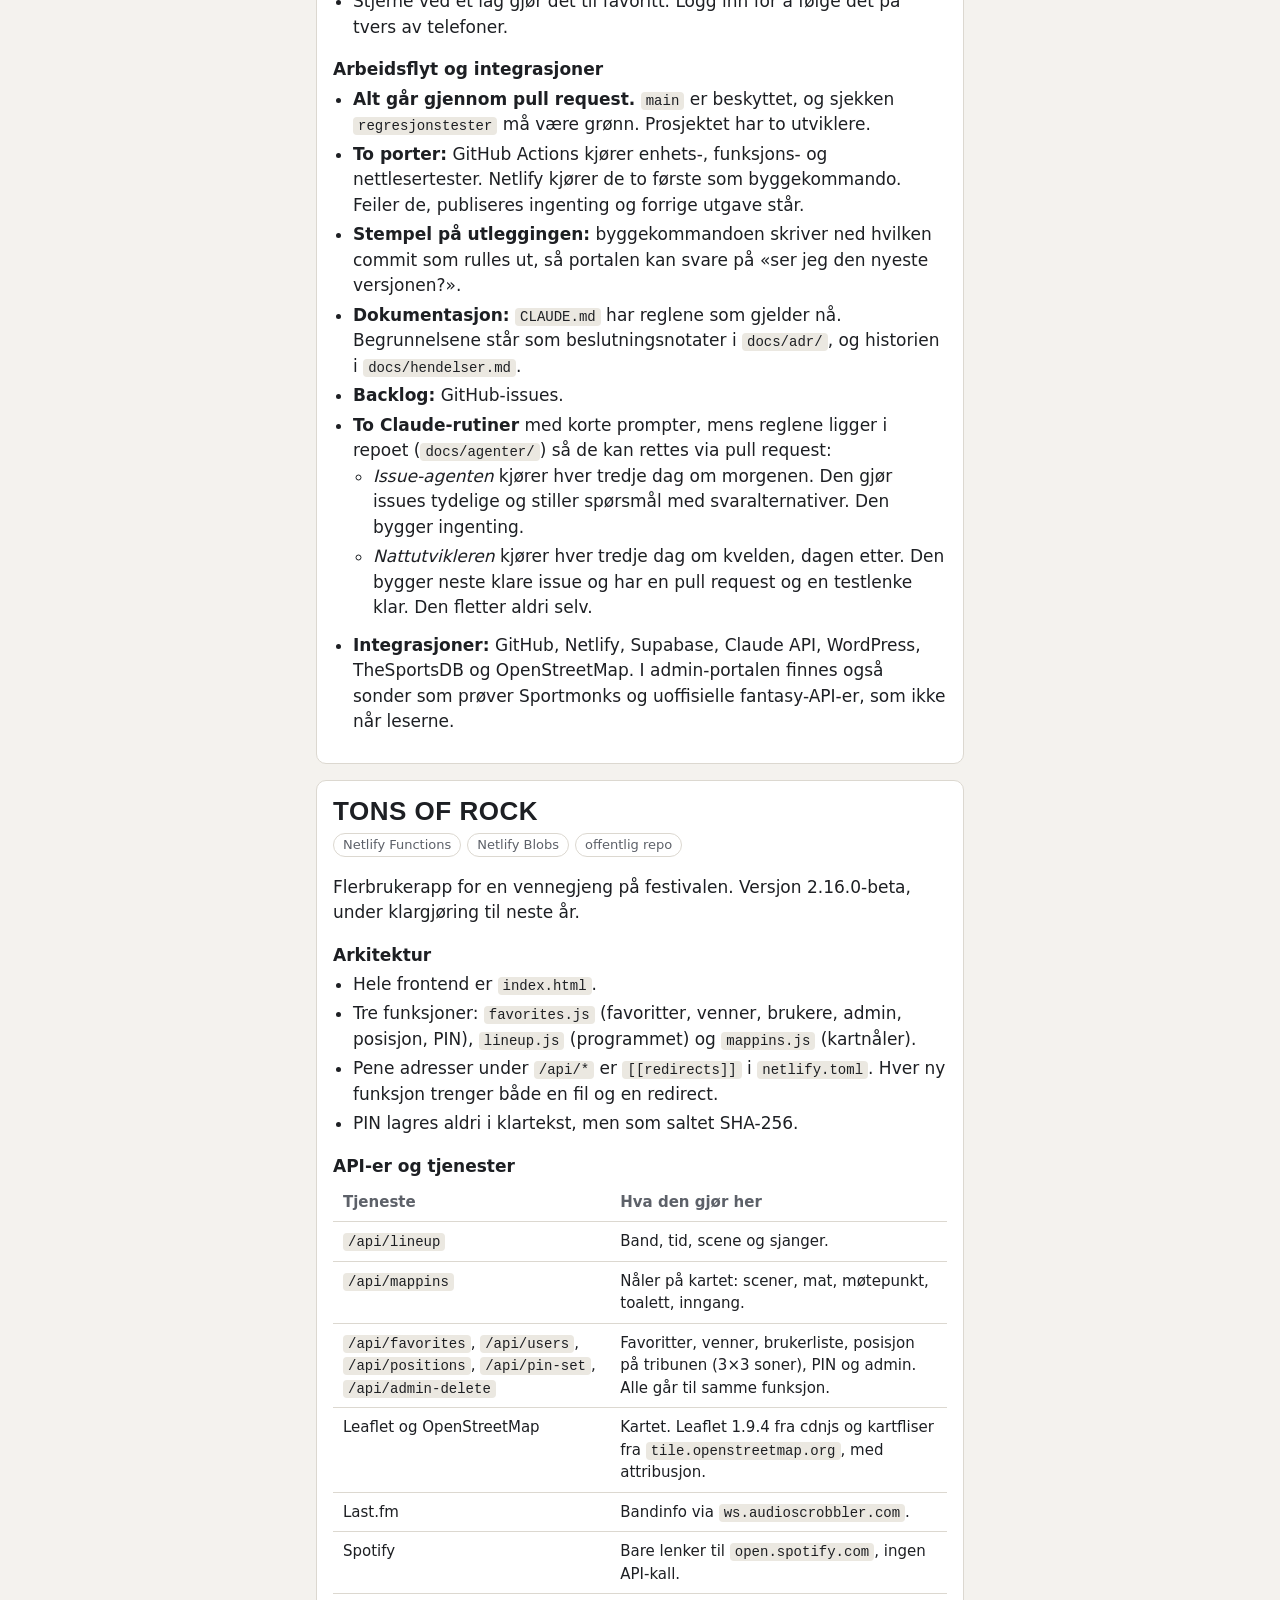
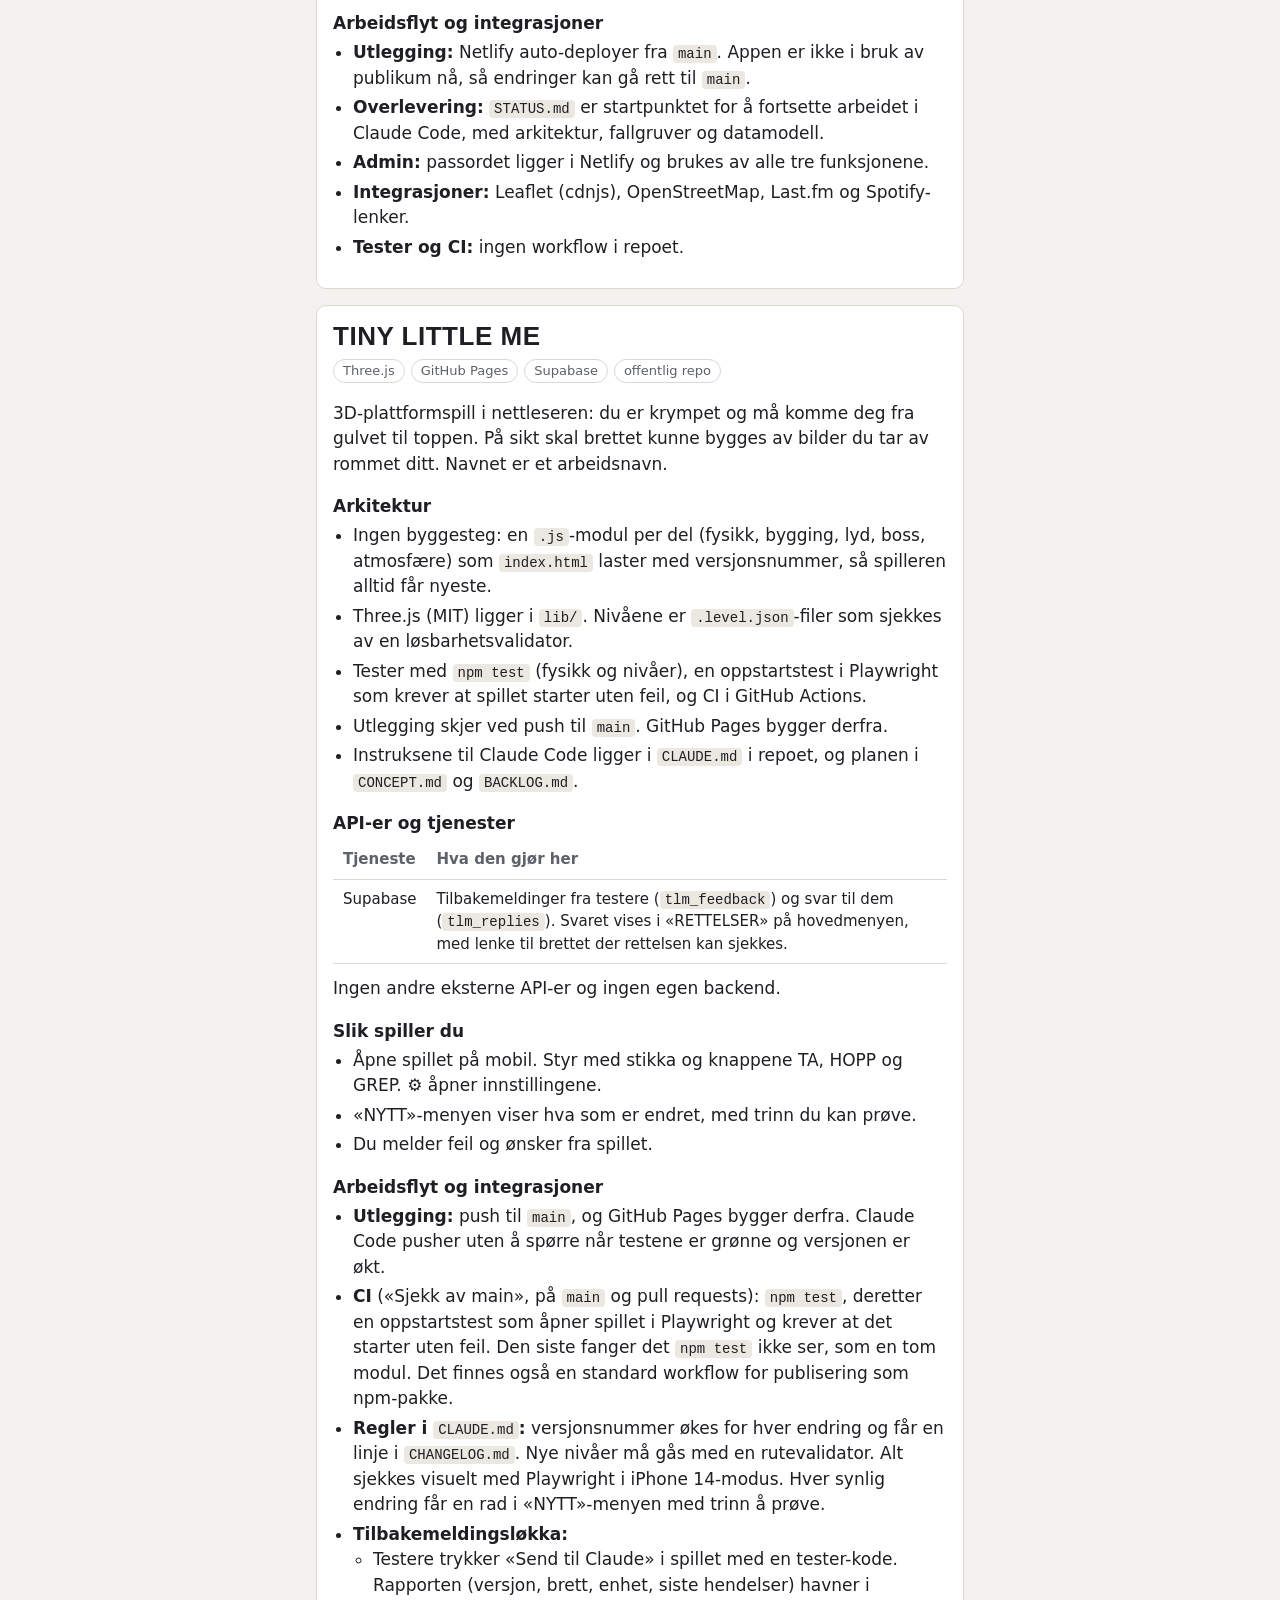
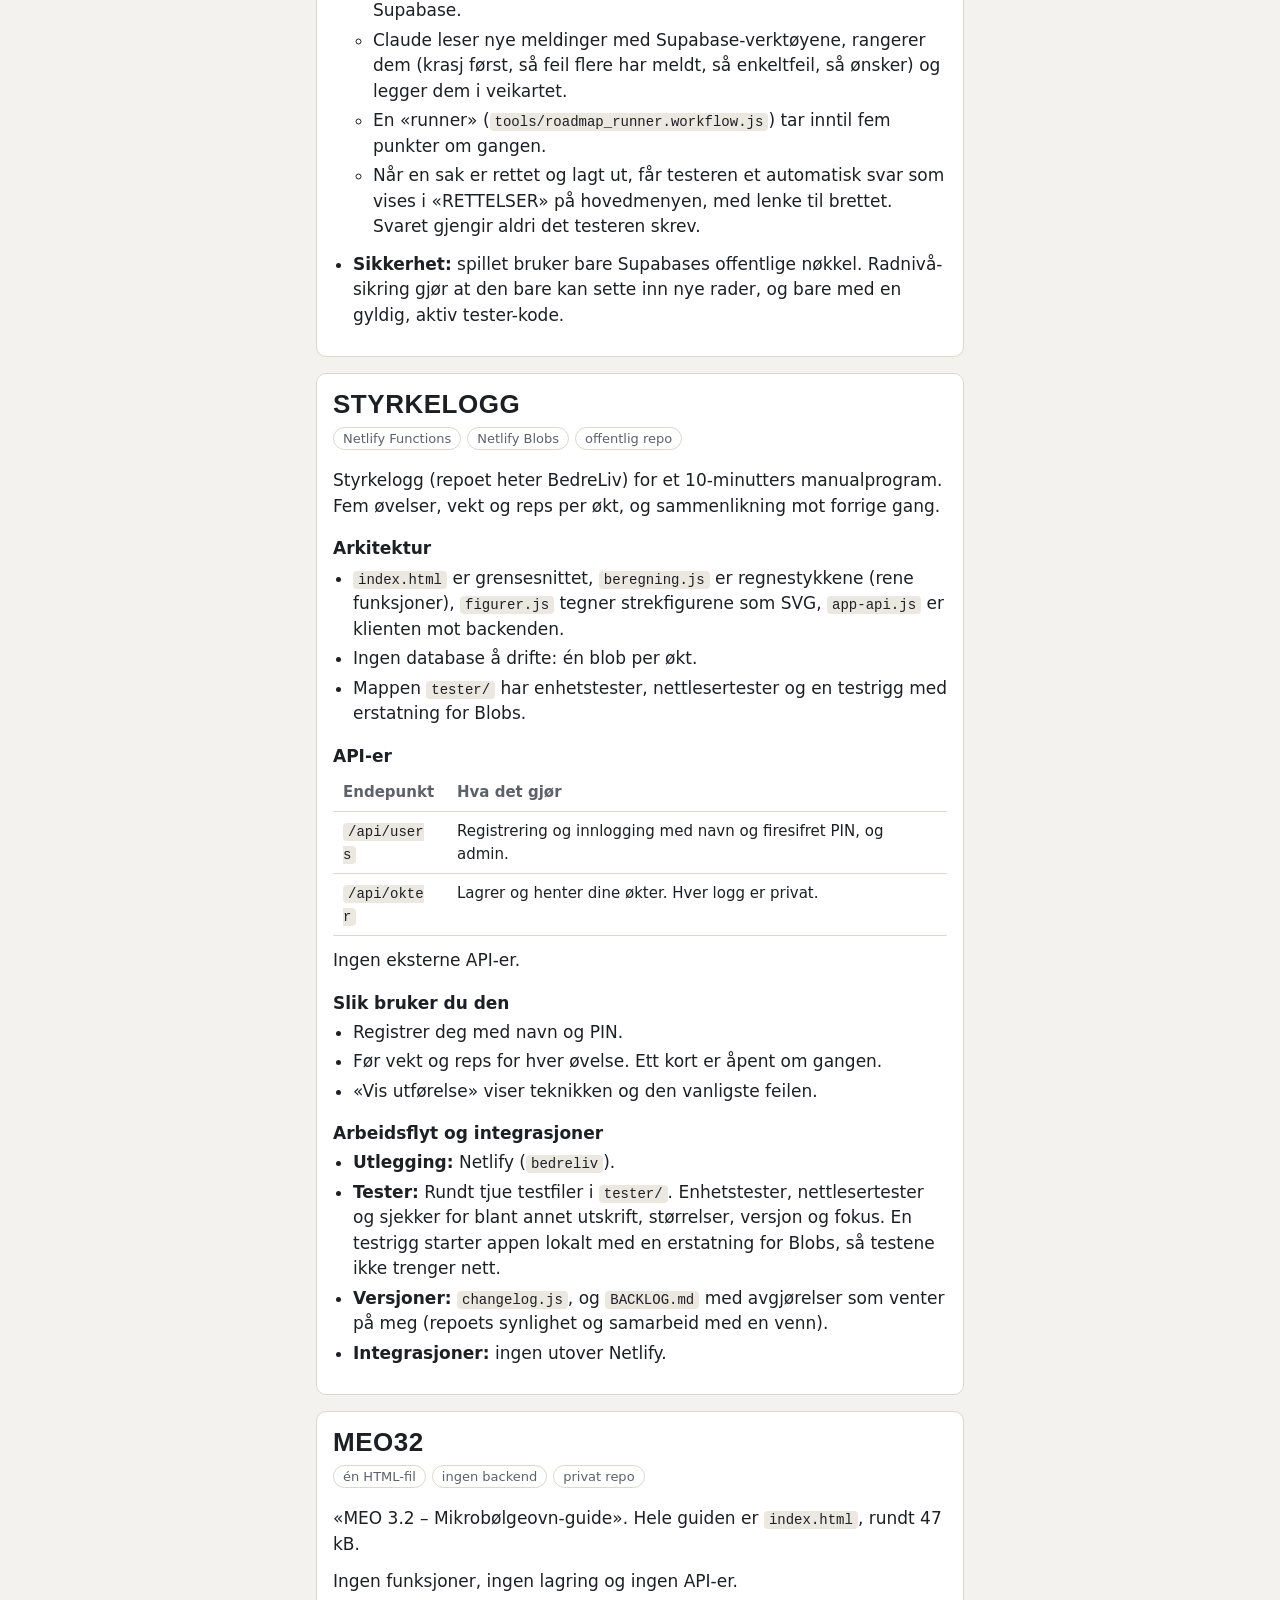
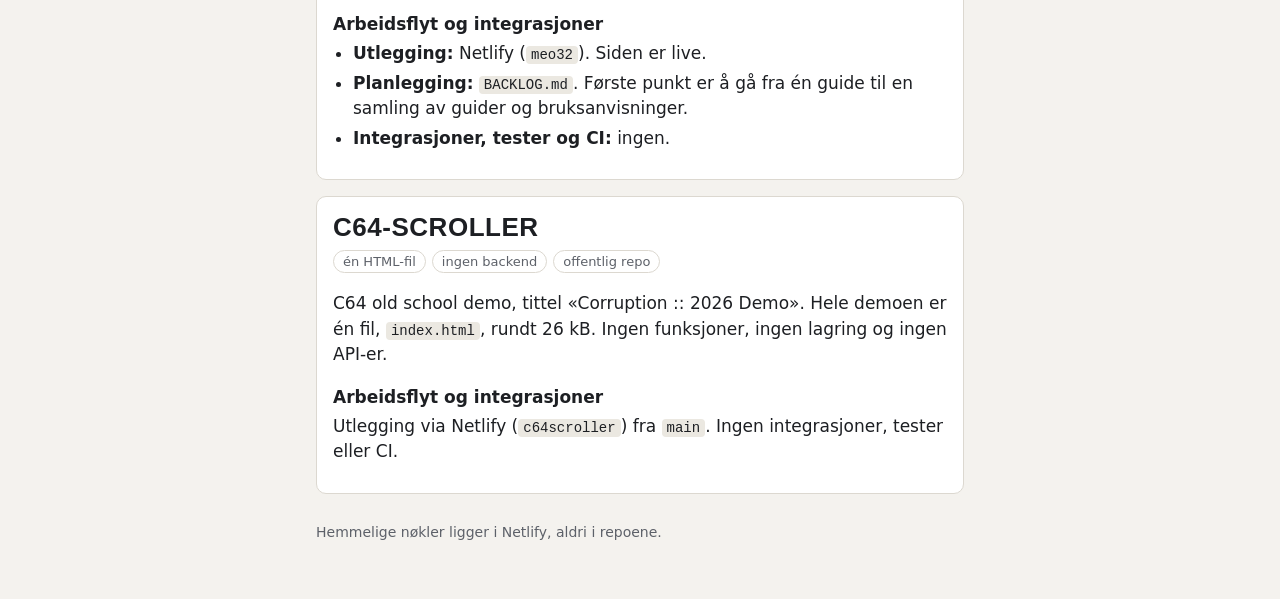
==== commit 0570a1b6: "Arbeidsflyt, integrasjoner og tjenester for hver app Co-Authored-By: Claude Sonnet 5.5 <noreply@anth" ====
--- a/arkitektur.html
+++ b/arkitektur.html
@@ -10,7 +10,7 @@
 <main>
   <a class="tilbake" href="./">← Alle prosjekter</a>
   <h1>Arkitektur og guider</h1>
-  <p class="ingress">Hvordan appene er bygget, hvilke API-er de bruker og hvordan du kommer i gang. Alt er lest fra selve koden.</p>
+  <p class="ingress">Hvordan appene er bygget, hvilke API-er og tjenester de bruker, hvordan arbeidet foregår og hvordan du kommer i gang. Alt er lest fra selve koden.</p>
 
   <ul class="innhold">
     <li><a href="#prinsipper">Prinsipper</a></li>
@@ -55,7 +55,16 @@
       <li><strong>Hemmeligheter bare i Netlify.</strong> Ingen nøkler i repoet.</li>
       <li><strong>Tester før utlegging.</strong> Der det finnes tester, kjører de som port, og push til <code>main</code> er det som legger ut til produksjon.</li>
     </ul>
-    <p>Denne samlesiden følger samme linje: tre statiske filer (<code>index.html</code>, <code>arkitektur.html</code>, <code>stil.css</code>), ingen backend.</p>
+    <h3>Tjenester som går igjen</h3>
+    <div class="tabell"><table>
+      <tr><th>Tjeneste</th><th>Brukes til</th></tr>
+      <tr><td>GitHub</td><td>Kode, issues og pull requests. GitHub Actions kjører tester. GitHub Pages legger ut Tiny Little Me.</td></tr>
+      <tr><td>Netlify</td><td>Hosting av nesten alle appene. Functions er backend, Blobs er enkel lagring. Push til <code>main</code> legger ut.</td></tr>
+      <tr><td>Supabase</td><td>Database og innlogging for Orgit, Sportsbibelen og tilbakemeldingene i Tiny Little Me.</td></tr>
+      <tr><td>Claude (Anthropic)</td><td>To roller. I appene: Claude API (Dagslogg, Sportsbibelens quiz). Under utvikling: Claude Code med faste regler i <code>CLAUDE.md</code>, agenter og hooks.</td></tr>
+      <tr><td>Playwright</td><td>Nettlesertester i Chromium, i Sportsbibelen, Ultimate Pizza og Tiny Little Me.</td></tr>
+    </table></div>
+    <p>Denne samlesiden følger samme linje: tre statiske filer (<code>index.html</code>, <code>arkitektur.html</code>, <code>stil.css</code>), ingen backend, ingen tester. Push til <code>main</code> legger ut via Netlify.</p>
   </section>
 
   <section class="app" id="orgit">
@@ -82,6 +91,13 @@
       <li>Lag en tavle for selskapet og legg inn oppgaver og gjester.</li>
       <li>Plasser gjestene ved bordene og send invitasjoner.</li>
       <li>Følg med på hvem som har sagt ja, og se allergiene samlet.</li>
+    </ul>
+    <h3>Arbeidsflyt og integrasjoner</h3>
+    <ul class="liste">
+      <li><strong>Utlegging:</strong> Netlify (<code>orgit</code>) uten byggesteg. Overskrifter settes i <code>_headers</code>.</li>
+      <li><strong>Databaseendringer:</strong> SQL-filene i <code>sql/</code> kjøres for hånd i Supabase, i rekkefølgen over.</li>
+      <li><strong>Ideer:</strong> <code>BACKLOG.md</code>, bygget på research av andre planleggingsapper (Zola, Joy, WeddingWire, RSVPify, Planning Pod). Neste opp er budsjett og leverandører, og sortering av oppgavekort.</li>
+      <li><strong>Tester og CI:</strong> ingen ennå.</li>
     </ul>
   </section>
 
@@ -115,6 +131,15 @@
       <li>Trykk på et måltid for å rette det, sveip til venstre for å slette.</li>
       <li>«Mer»-fanen har profil, ukesoppsummering og eksport til å lime inn i en chat.</li>
     </ul>
+    <h3>Arbeidsflyt og integrasjoner</h3>
+    <ul class="liste">
+      <li><strong>Utlegging:</strong> Netlify (<code>dagslogg</code>) med <code>netlify.toml</code> som låser publiseringsmappen til <code>public/</code>.</li>
+      <li><strong>Versjoner:</strong> versjonsnummer i topplinjen som åpner endringsloggen (<code>changelog.js</code>), og en egen <code>guide.js</code> i appen.</li>
+      <li><strong>Planlegging:</strong> <code>BACKLOG.md</code> samler det som er besluttet, men ikke bygget. Innspill på kostholdet er bygget i to steg (dagen, og dagene du velger selv).</li>
+      <li><strong>Integrasjoner:</strong> Claude API for estimering og innspill, og en iPhone-snarvei som sender veiing fra Apple Helse til <code>/api/helse</code>.</li>
+      <li><strong>Verktøy:</strong> <code>verktoy/lag-ikon.mjs</code> lager appikonene.</li>
+      <li><strong>Tester og CI:</strong> ingen workflow i repoet.</li>
+    </ul>
   </section>
 
   <section class="app" id="pizza">
@@ -140,6 +165,15 @@
       <tr><td><code>/api/mcp</code></td><td>MCP-serveren. Se neste seksjon.</td></tr>
     </table></div>
     <p>Lagring: Netlify Blobs, med egne lagre for bakinger, innstillinger, forslag, tilbakemeldinger, mel, pizzatid og brukere. Ingen eksterne API-er.</p>
+    <h3>Arbeidsflyt og integrasjoner</h3>
+    <ul class="liste">
+      <li><strong>Utlegging:</strong> Netlify (<code>ultimatepizza</code>), bygger med esbuild.</li>
+      <li><strong>Tester i GitHub Actions</strong> («Tester»): kjører på hver push, hver pull request, for hånd, og hver natt kl. 03.15 (UTC). Nettlesertesten bruker Python 3.11 og Playwright med Chromium (<code>test_regression.py</code>).</li>
+      <li><strong>Nattlig stabilitetssjekk:</strong> kjører suiten tre ganger og skiller ustabile tester fra reelle feil. Loggene lagres som artefakter.</li>
+      <li><strong>Claude Code:</strong> en stoppkrok (<code>.claude/hooks/testport.sh</code>) kjører de tre node-testlagene hver gang Claude sier «ferdig», og sender feilene tilbake. Agenten <code>testvokter</code> (Sonnet, kun lesetilgang) kjører hele suiten og forklarer hva som brakk. <code>.mcp.json</code> tilbyr den lokale MCP-serveren automatisk.</li>
+      <li><strong>Versjoner og planer:</strong> <code>changelog.js</code> (vises i appen), <code>CHANGELOG-ARKIV.md</code> og <code>BACKLOG.md</code>.</li>
+      <li><strong>Integrasjoner:</strong> MCP-klienter (Claude, ChatGPT, Gemini, Grok) og kalenderfiler (<code>.ics</code>) som importeres i kalenderappen din.</li>
+    </ul>
   </section>
 
   <section class="app" id="mcp">
@@ -197,6 +231,20 @@
       <li>Hamburgermenyen går til nyheter, «Tabeller og kamper» og quizen.</li>
       <li>Sveip mot venstre for fotballen, mot høyre tilbake.</li>
       <li>Stjerne ved et lag gjør det til favoritt. Logg inn for å følge det på tvers av telefoner.</li>
+    </ul>
+    <h3>Arbeidsflyt og integrasjoner</h3>
+    <ul class="liste">
+      <li><strong>Alt går gjennom pull request.</strong> <code>main</code> er beskyttet, og sjekken <code>regresjonstester</code> må være grønn. Prosjektet har to utviklere.</li>
+      <li><strong>To porter:</strong> GitHub Actions kjører enhets-, funksjons- og nettlesertester. Netlify kjører de to første som byggekommando. Feiler de, publiseres ingenting og forrige utgave står.</li>
+      <li><strong>Stempel på utleggingen:</strong> byggekommandoen skriver ned hvilken commit som rulles ut, så portalen kan svare på «ser jeg den nyeste versjonen?».</li>
+      <li><strong>Dokumentasjon:</strong> <code>CLAUDE.md</code> har reglene som gjelder nå. Begrunnelsene står som beslutningsnotater i <code>docs/adr/</code>, og historien i <code>docs/hendelser.md</code>.</li>
+      <li><strong>Backlog:</strong> GitHub-issues.</li>
+      <li><strong>To Claude-rutiner</strong> med korte prompter, mens reglene ligger i repoet (<code>docs/agenter/</code>) så de kan rettes via pull request:
+        <ul class="liste">
+          <li><em>Issue-agenten</em> kjører hver tredje dag om morgenen. Den gjør issues tydelige og stiller spørsmål med svaralternativer. Den bygger ingenting.</li>
+          <li><em>Nattutvikleren</em> kjører hver tredje dag om kvelden, dagen etter. Den bygger neste klare issue og har en pull request og en testlenke klar. Den fletter aldri selv.</li>
+        </ul></li>
+      <li><strong>Integrasjoner:</strong> GitHub, Netlify, Supabase, Claude API, WordPress, TheSportsDB og OpenStreetMap. I admin-portalen finnes også sonder som prøver Sportmonks og uoffisielle fantasy-API-er, som ikke når leserne.</li>
     </ul>
   </section>
 
@@ -221,6 +269,14 @@
       <tr><td>Last.fm</td><td>Bandinfo via <code>ws.audioscrobbler.com</code>.</td></tr>
       <tr><td>Spotify</td><td>Bare lenker til <code>open.spotify.com</code>, ingen API-kall.</td></tr>
     </table></div>
+    <h3>Arbeidsflyt og integrasjoner</h3>
+    <ul class="liste">
+      <li><strong>Utlegging:</strong> Netlify auto-deployer fra <code>main</code>. Appen er ikke i bruk av publikum nå, så endringer kan gå rett til <code>main</code>.</li>
+      <li><strong>Overlevering:</strong> <code>STATUS.md</code> er startpunktet for å fortsette arbeidet i Claude Code, med arkitektur, fallgruver og datamodell.</li>
+      <li><strong>Admin:</strong> passordet ligger i Netlify og brukes av alle tre funksjonene.</li>
+      <li><strong>Integrasjoner:</strong> Leaflet (cdnjs), OpenStreetMap, Last.fm og Spotify-lenker.</li>
+      <li><strong>Tester og CI:</strong> ingen workflow i repoet.</li>
+    </ul>
   </section>
 
   <section class="app" id="tinylittleme">
@@ -247,6 +303,20 @@
       <li>«NYTT»-menyen viser hva som er endret, med trinn du kan prøve.</li>
       <li>Du melder feil og ønsker fra spillet.</li>
     </ul>
+    <h3>Arbeidsflyt og integrasjoner</h3>
+    <ul class="liste">
+      <li><strong>Utlegging:</strong> push til <code>main</code>, og GitHub Pages bygger derfra. Claude Code pusher uten å spørre når testene er grønne og versjonen er økt.</li>
+      <li><strong>CI</strong> («Sjekk av main», på <code>main</code> og pull requests): <code>npm test</code>, deretter en oppstartstest som åpner spillet i Playwright og krever at det starter uten feil. Den siste fanger det <code>npm test</code> ikke ser, som en tom modul. Det finnes også en standard workflow for publisering som npm-pakke.</li>
+      <li><strong>Regler i <code>CLAUDE.md</code>:</strong> versjonsnummer økes for hver endring og får en linje i <code>CHANGELOG.md</code>. Nye nivåer må gås med en rutevalidator. Alt sjekkes visuelt med Playwright i iPhone 14-modus. Hver synlig endring får en rad i «NYTT»-menyen med trinn å prøve.</li>
+      <li><strong>Tilbakemeldingsløkka:</strong>
+        <ul class="liste">
+          <li>Testere trykker «Send til Claude» i spillet med en tester-kode. Rapporten (versjon, brett, enhet, siste hendelser) havner i Supabase.</li>
+          <li>Claude leser nye meldinger med Supabase-verktøyene, rangerer dem (krasj først, så feil flere har meldt, så enkeltfeil, så ønsker) og legger dem i veikartet.</li>
+          <li>En «runner» (<code>tools/roadmap_runner.workflow.js</code>) tar inntil fem punkter om gangen.</li>
+          <li>Når en sak er rettet og lagt ut, får testeren et automatisk svar som vises i «RETTELSER» på hovedmenyen, med lenke til brettet. Svaret gjengir aldri det testeren skrev.</li>
+        </ul></li>
+      <li><strong>Sikkerhet:</strong> spillet bruker bare Supabases offentlige nøkkel. Radnivå-sikring gjør at den bare kan sette inn nye rader, og bare med en gyldig, aktiv tester-kode.</li>
+    </ul>
   </section>
 
   <section class="app" id="bedreliv">
@@ -271,6 +341,13 @@
       <li>Registrer deg med navn og PIN.</li>
       <li>Før vekt og reps for hver øvelse. Ett kort er åpent om gangen.</li>
       <li>«Vis utførelse» viser teknikken og den vanligste feilen.</li>
+    </ul>
+    <h3>Arbeidsflyt og integrasjoner</h3>
+    <ul class="liste">
+      <li><strong>Utlegging:</strong> Netlify (<code>bedreliv</code>).</li>
+      <li><strong>Tester:</strong> Rundt tjue testfiler i <code>tester/</code>. Enhetstester, nettlesertester og sjekker for blant annet utskrift, størrelser, versjon og fokus. En testrigg starter appen lokalt med en erstatning for Blobs, så testene ikke trenger nett.</li>
+      <li><strong>Versjoner:</strong> <code>changelog.js</code>, og <code>BACKLOG.md</code> med avgjørelser som venter på meg (repoets synlighet og samarbeid med en venn).</li>
+      <li><strong>Integrasjoner:</strong> ingen utover Netlify.</li>
     </ul>
   </section>
 
@@ -279,12 +356,20 @@
     <p><span class="merke">én HTML-fil</span><span class="merke">ingen backend</span><span class="merke">privat repo</span></p>
     <p>«MEO 3.2 – Mikrobølgeovn-guide». Hele guiden er <code>index.html</code>, rundt 47 kB.</p>
     <p>Ingen funksjoner, ingen lagring og ingen API-er.</p>
+    <h3>Arbeidsflyt og integrasjoner</h3>
+    <ul class="liste">
+      <li><strong>Utlegging:</strong> Netlify (<code>meo32</code>). Siden er live.</li>
+      <li><strong>Planlegging:</strong> <code>BACKLOG.md</code>. Første punkt er å gå fra én guide til en samling av guider og bruksanvisninger.</li>
+      <li><strong>Integrasjoner, tester og CI:</strong> ingen.</li>
+    </ul>
   </section>
 
   <section class="app" id="c64">
     <h2>C64-scroller</h2>
     <p><span class="merke">én HTML-fil</span><span class="merke">ingen backend</span><span class="merke">offentlig repo</span></p>
     <p>C64 old school demo, tittel «Corruption :: 2026 Demo». Hele demoen er én fil, <code>index.html</code>, rundt 26 kB. Ingen funksjoner, ingen lagring og ingen API-er.</p>
+    <h3>Arbeidsflyt og integrasjoner</h3>
+    <p>Utlegging via Netlify (<code>c64scroller</code>) fra <code>main</code>. Ingen integrasjoner, tester eller CI.</p>
   </section>
 
   <footer>Hemmelige nøkler ligger i Netlify, aldri i repoene.</footer>
